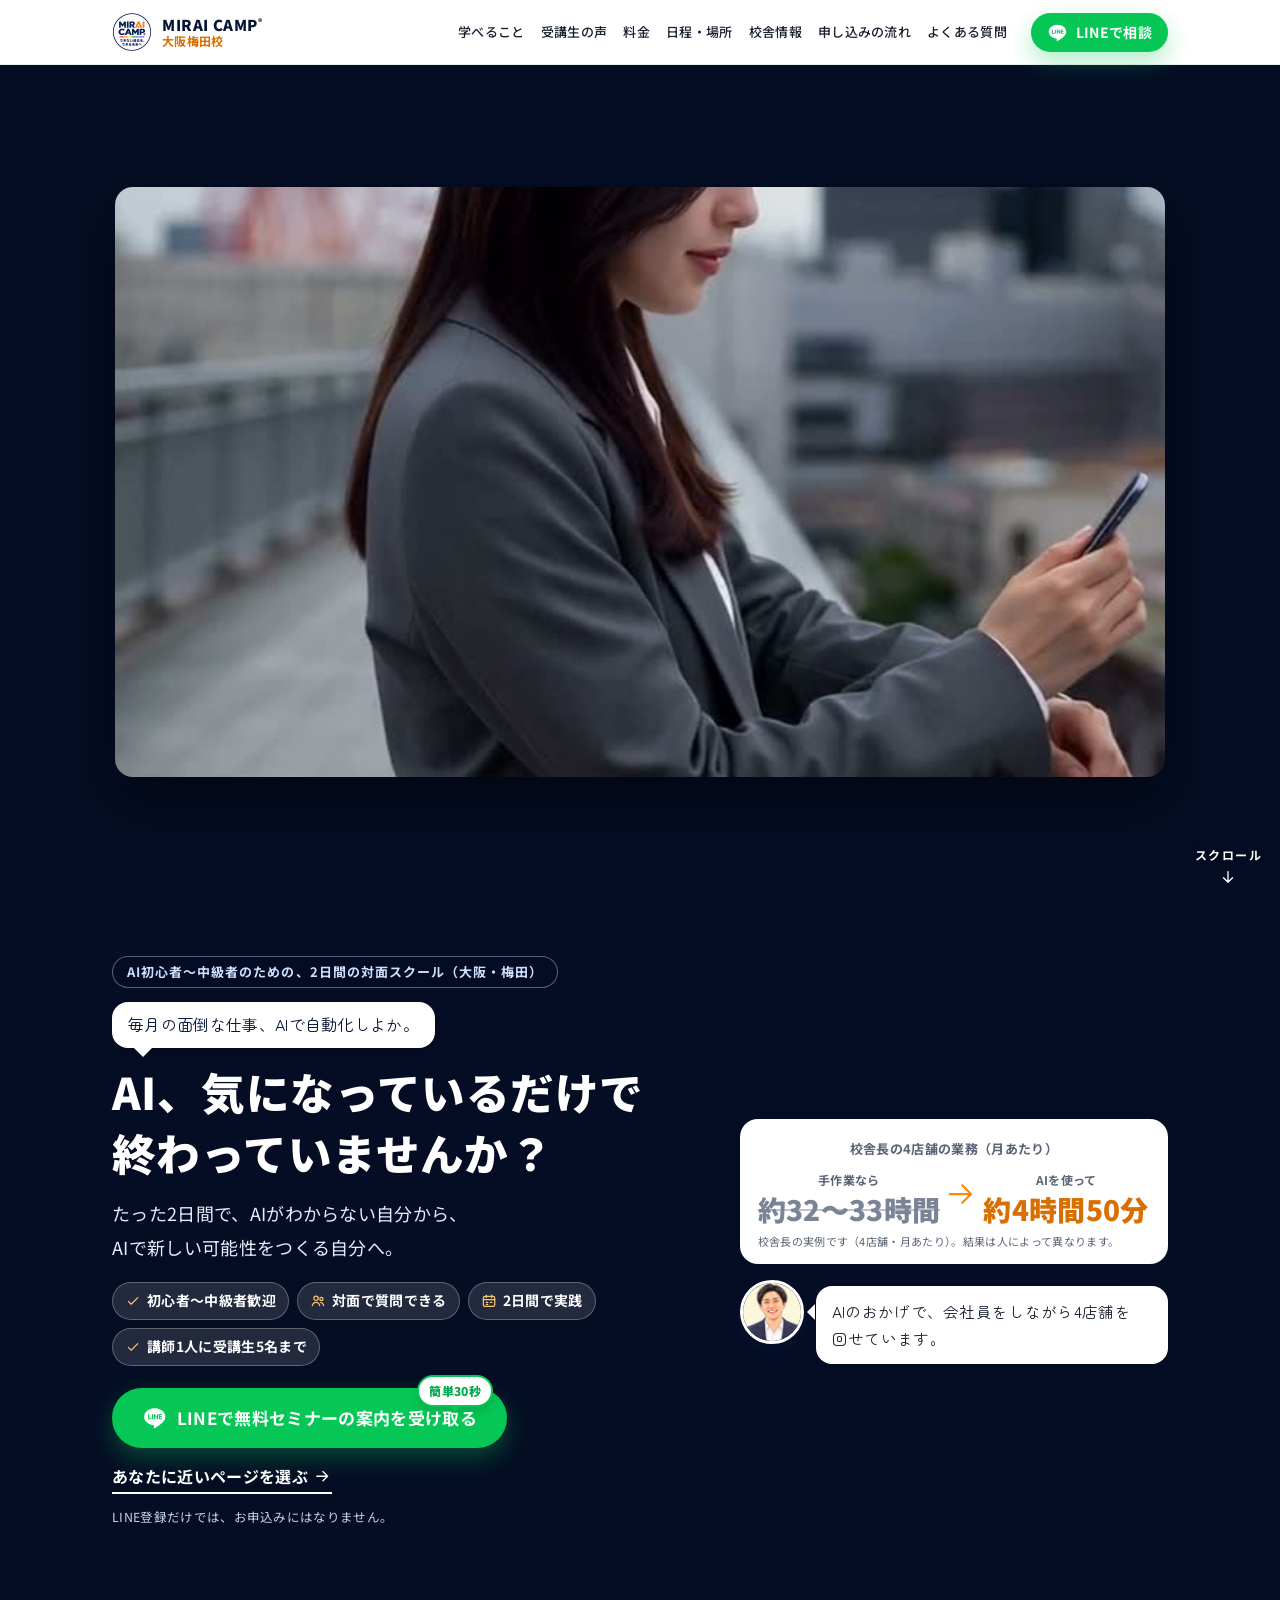
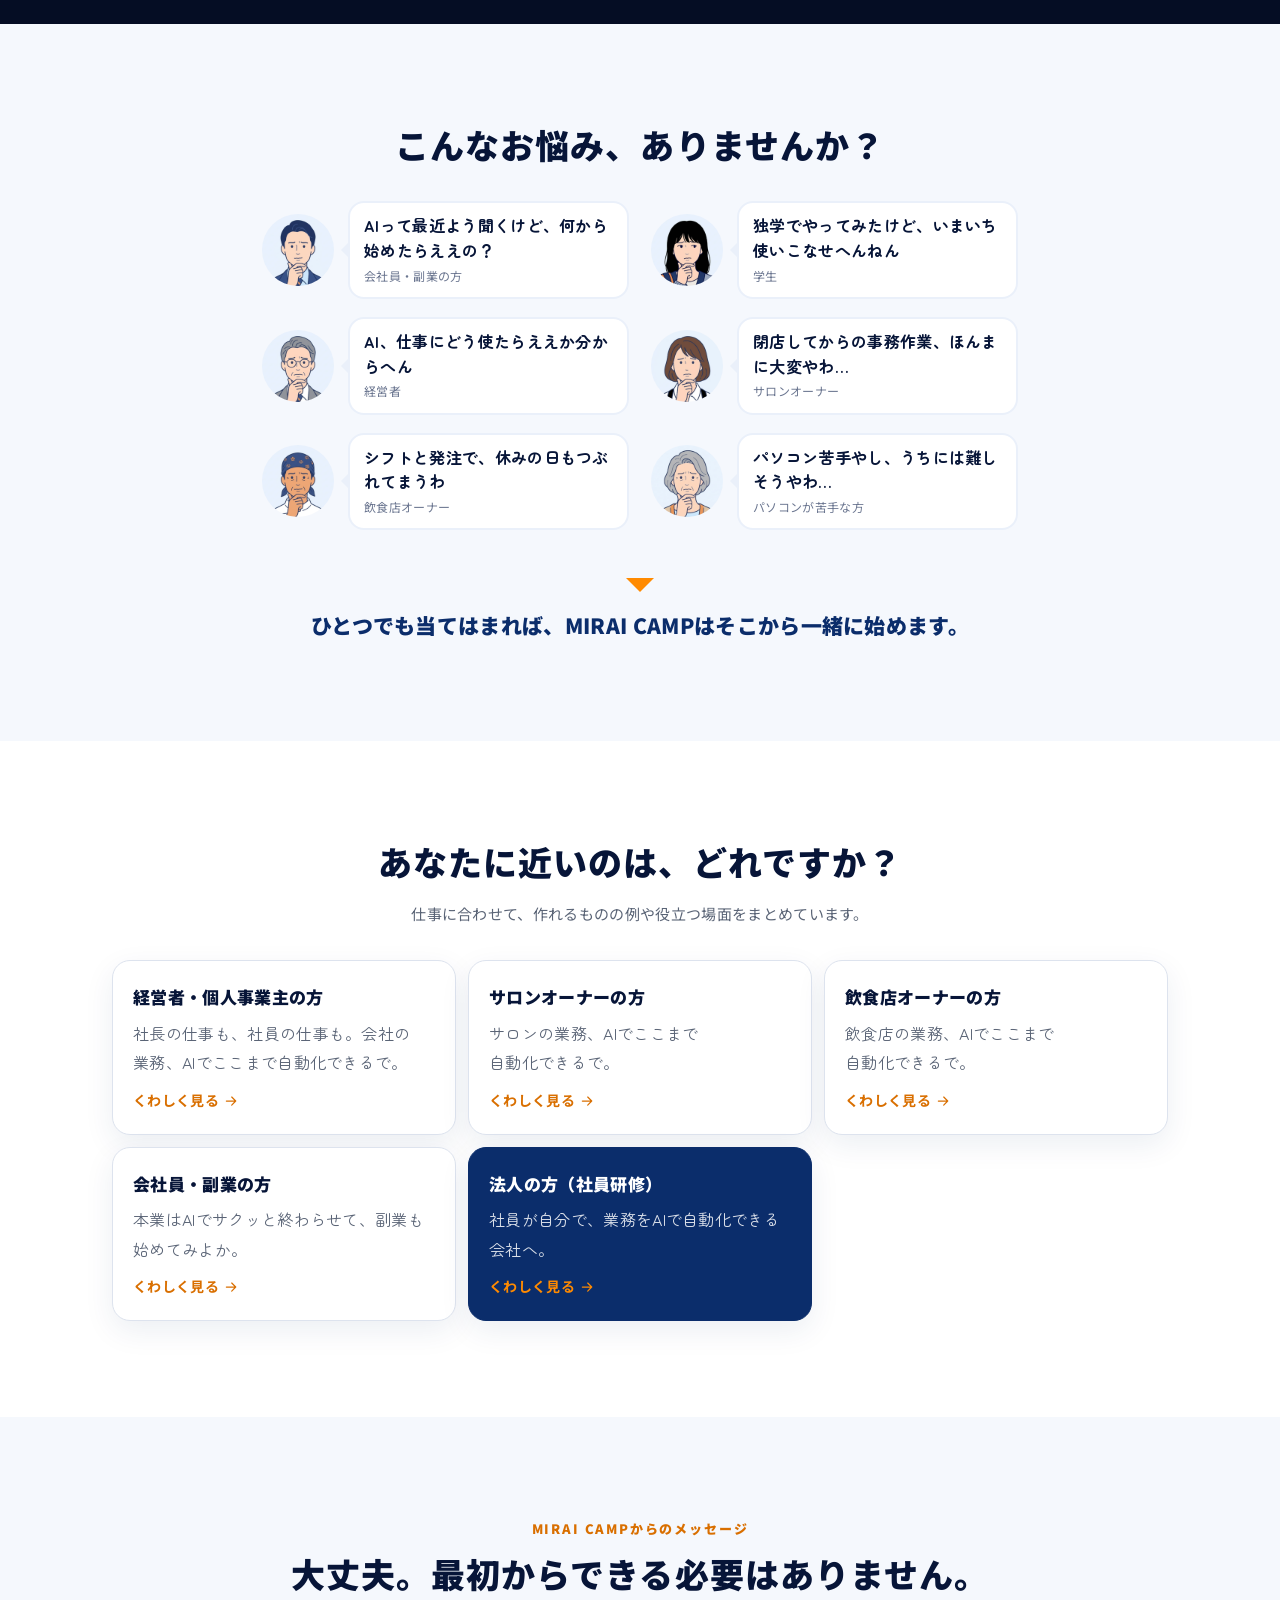
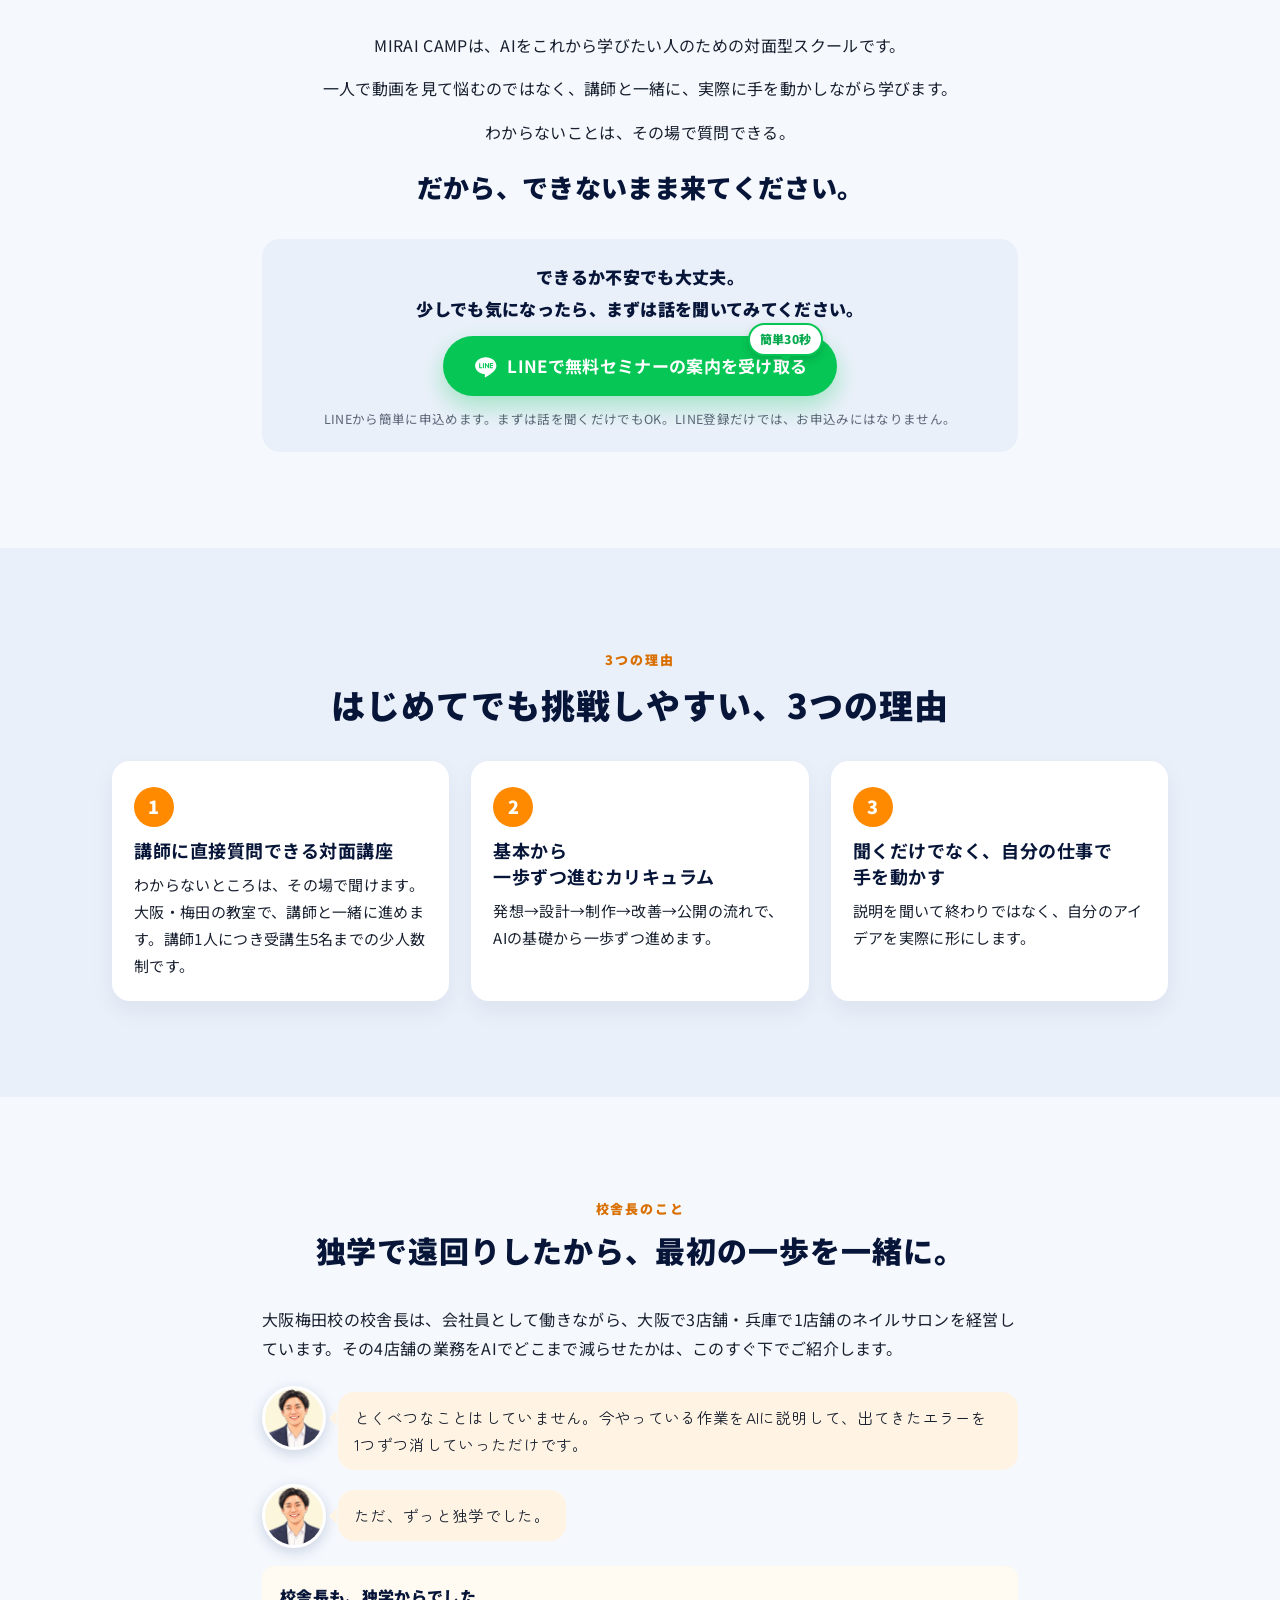
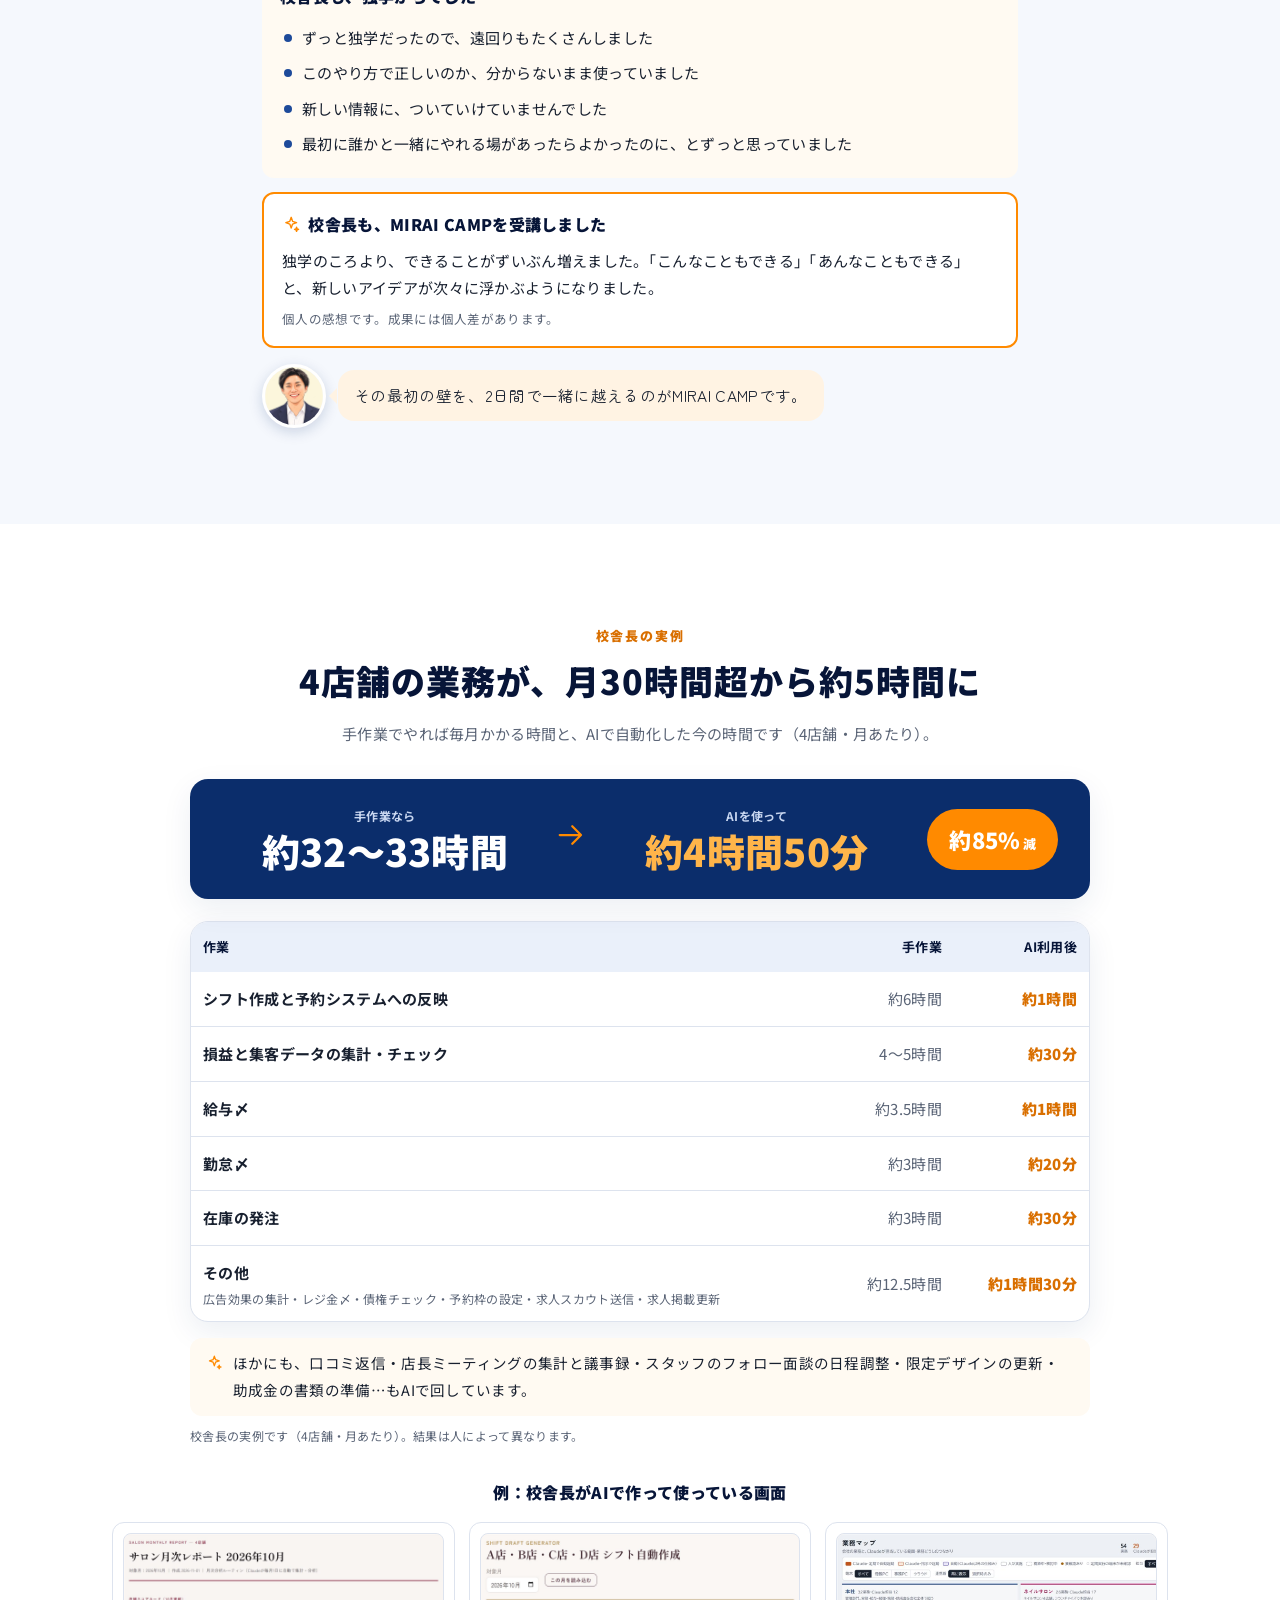
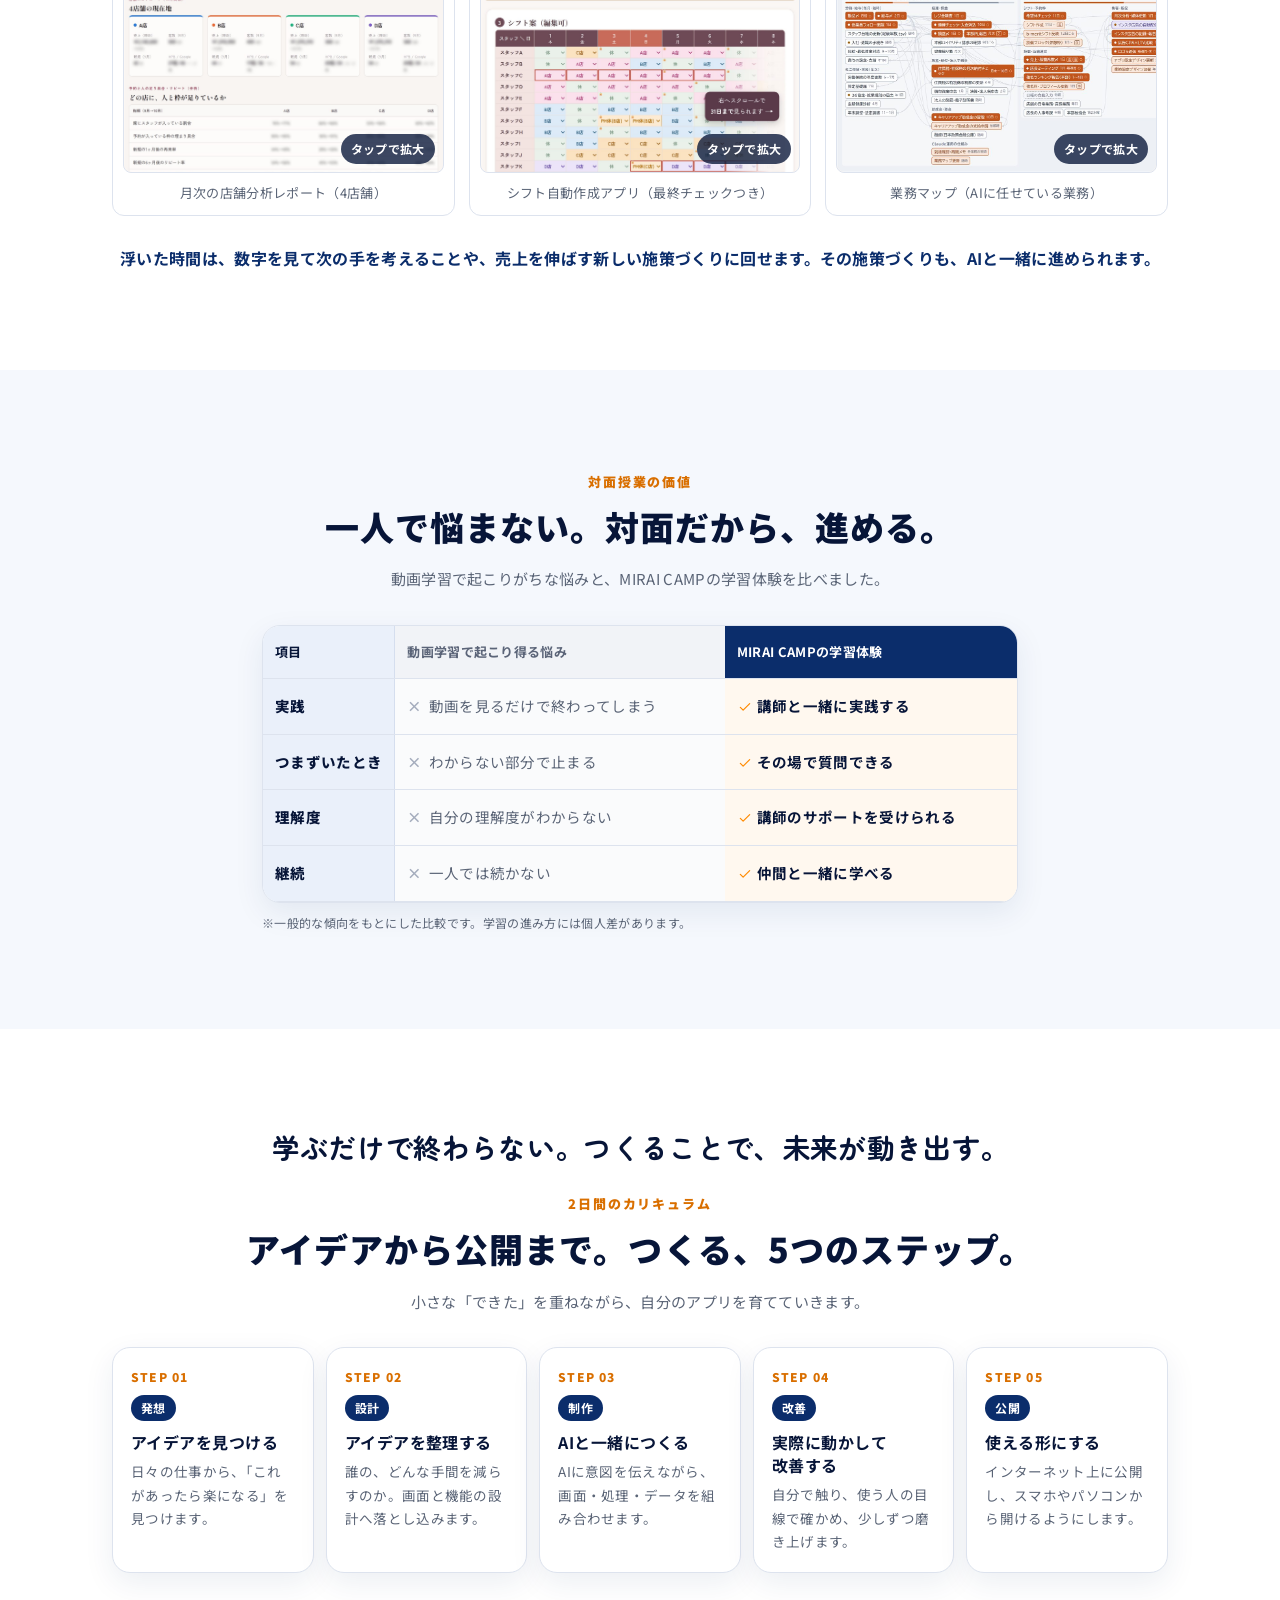
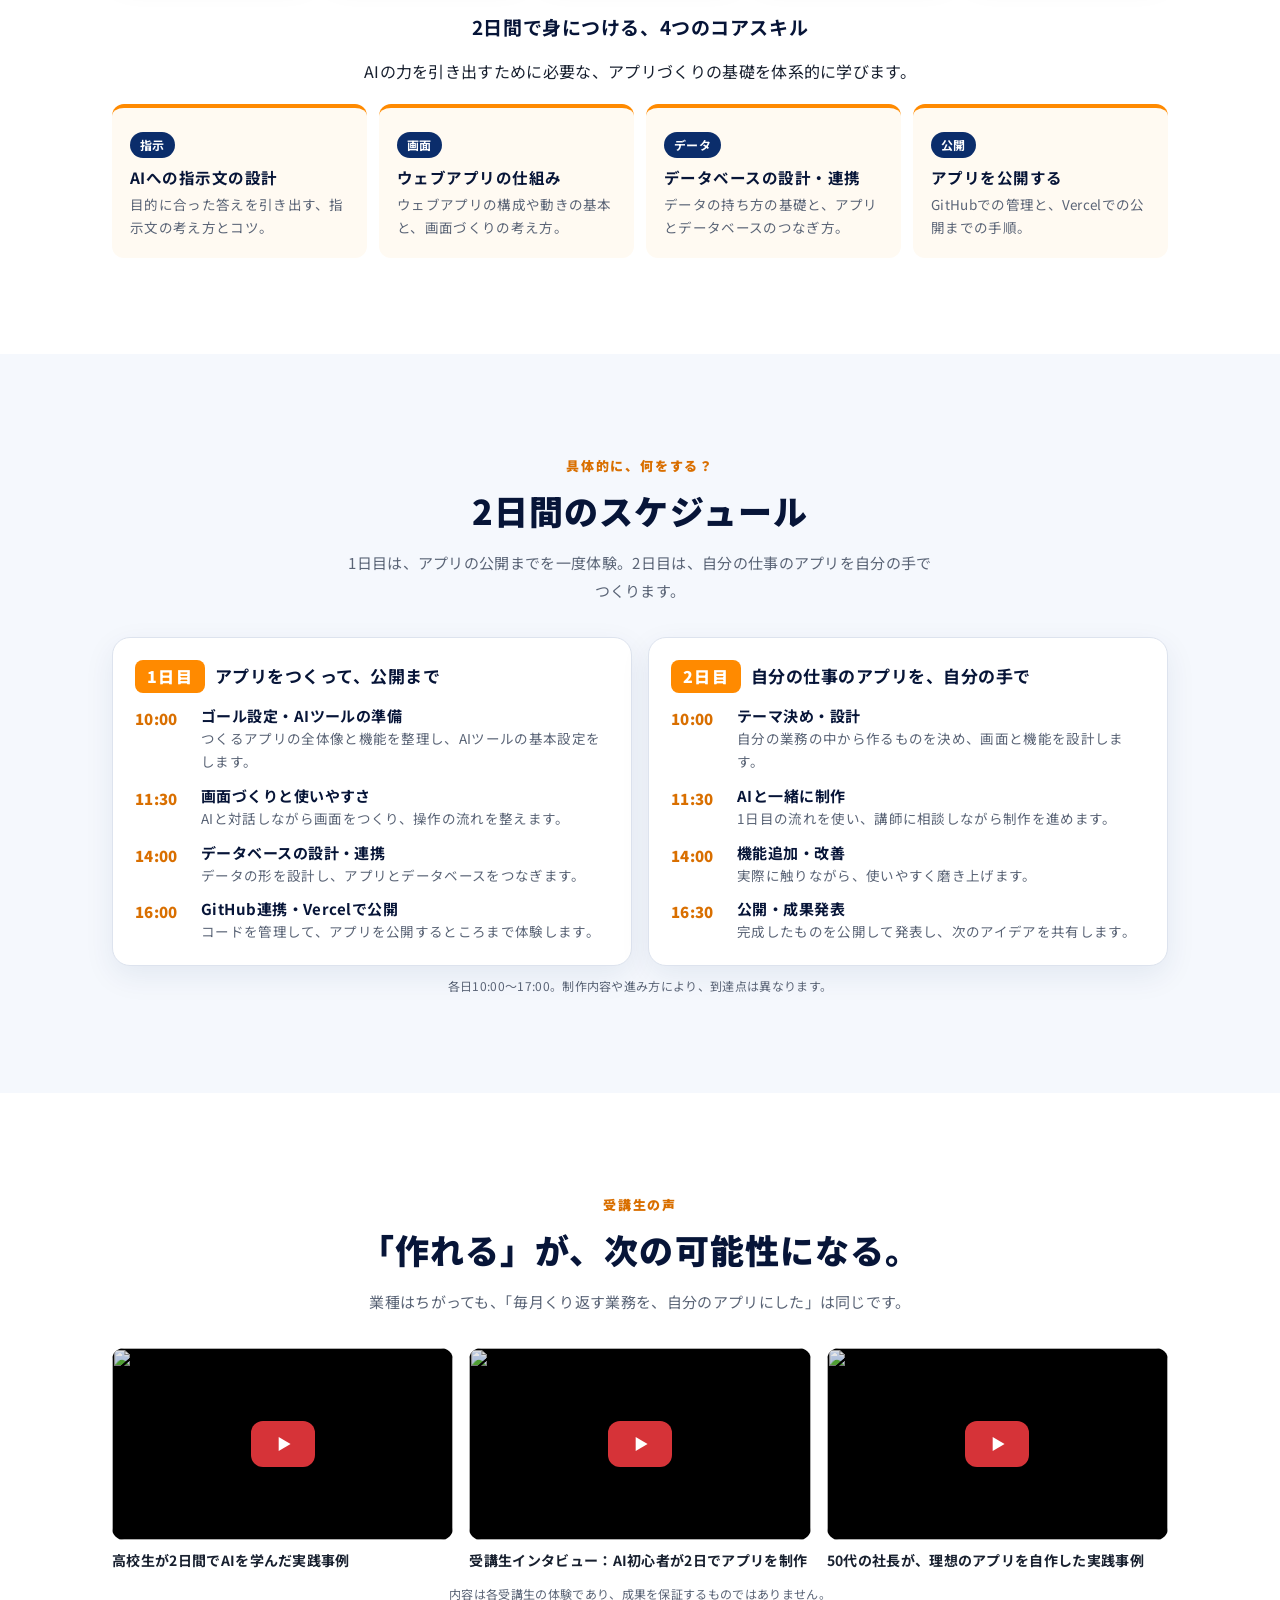
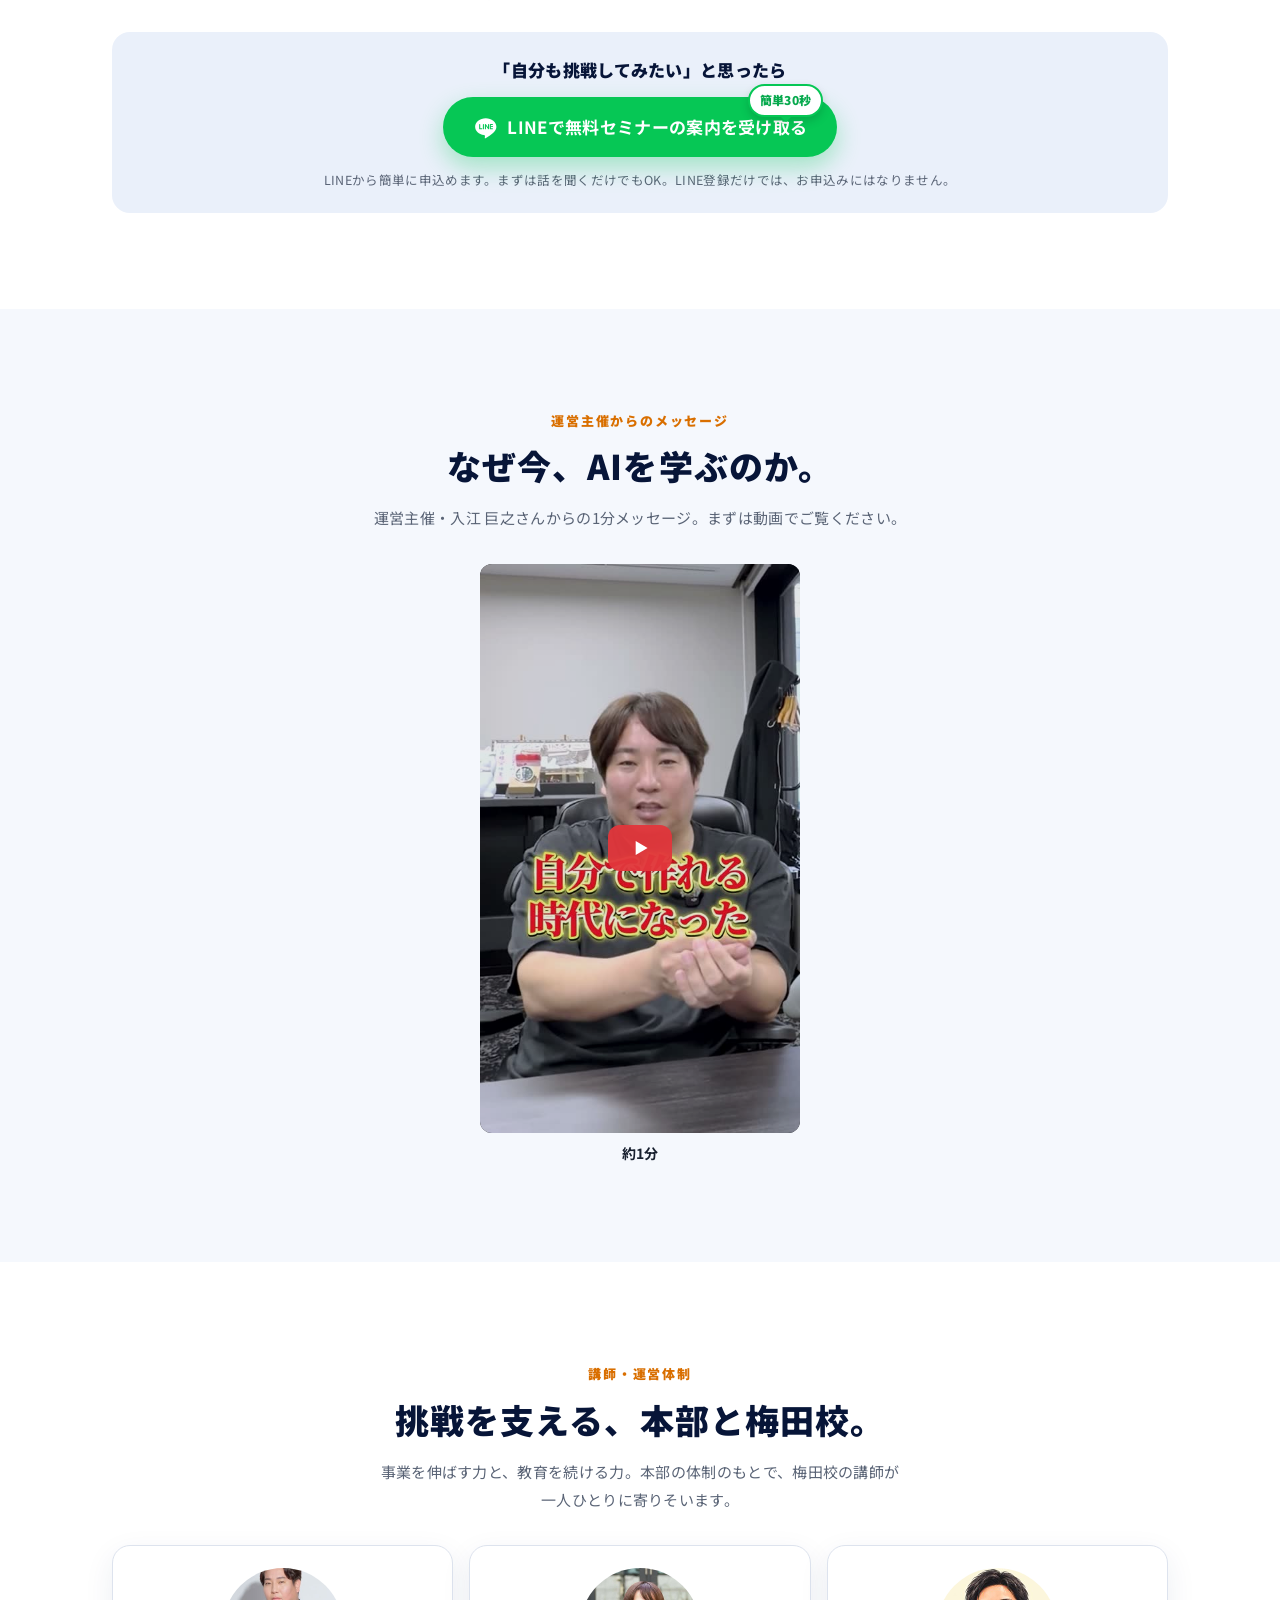
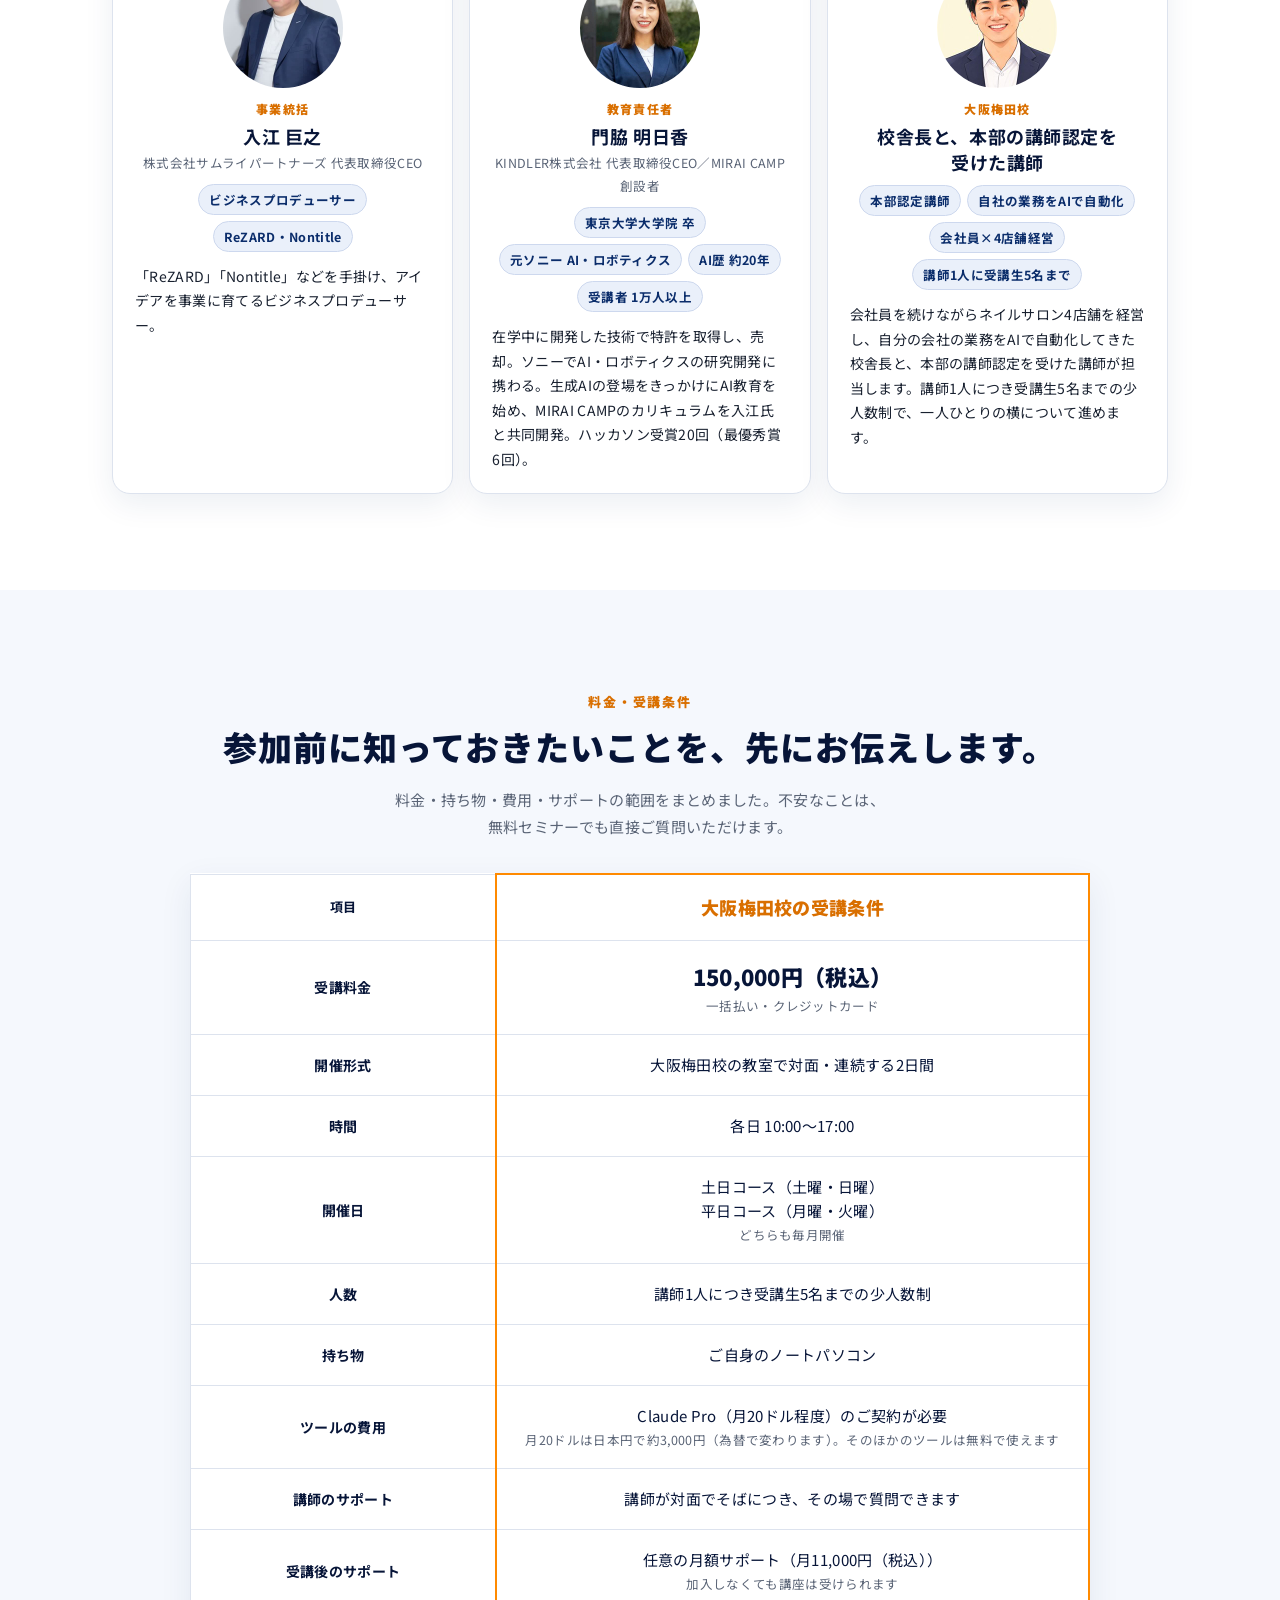
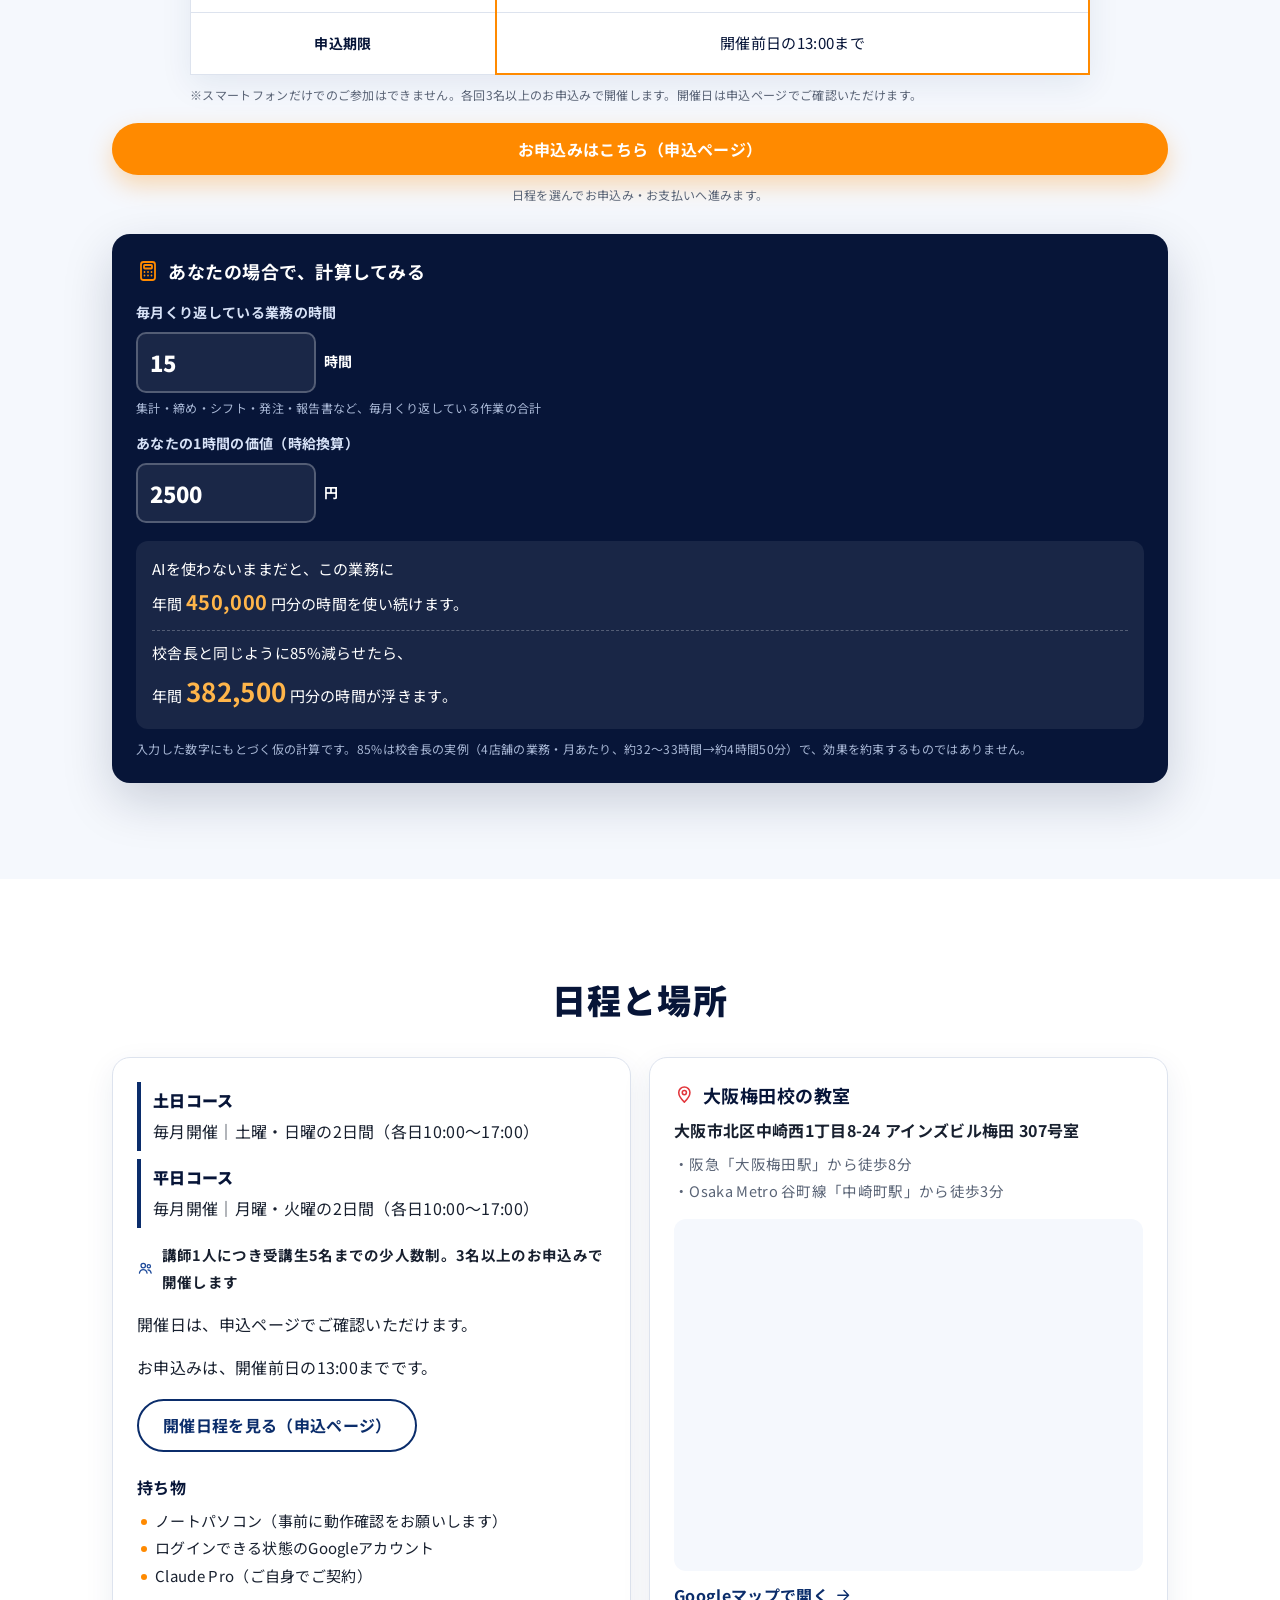
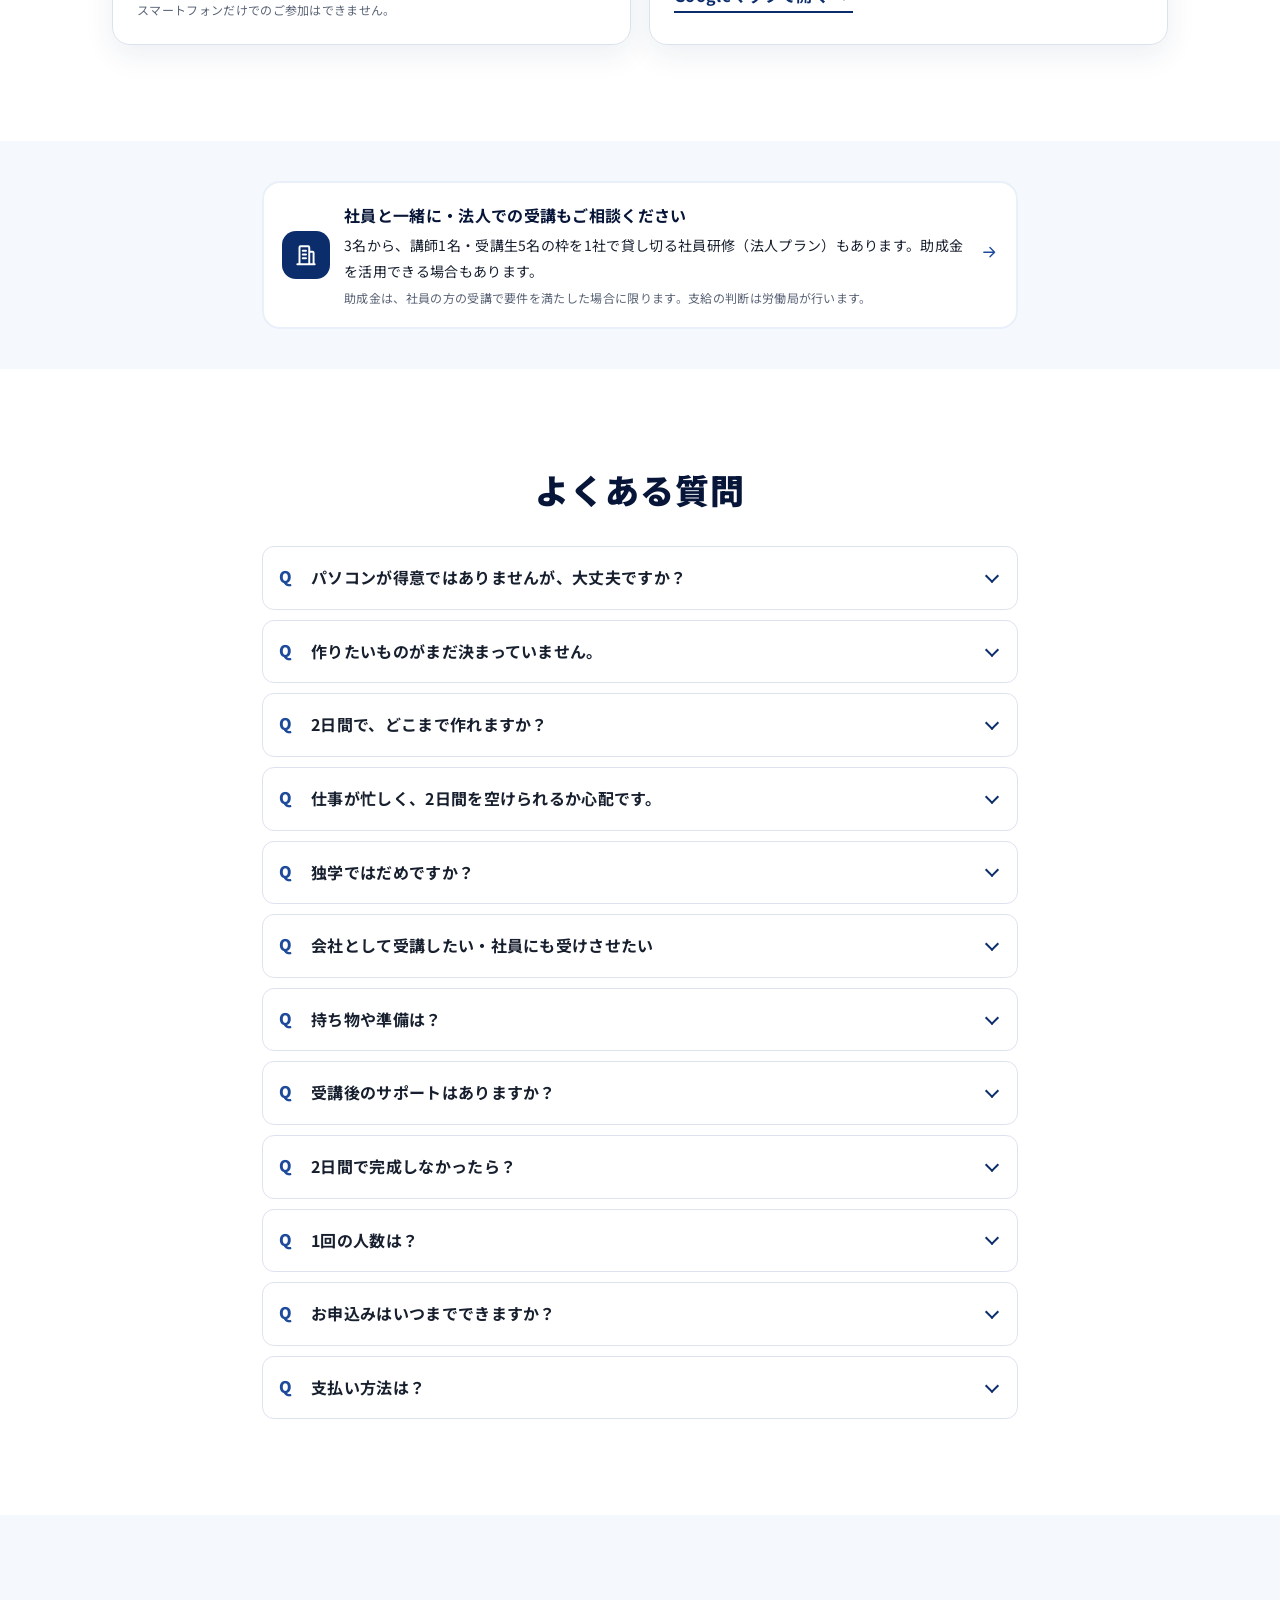
==== index.html @ dbcd1325 "確認用を更新（2026/11/15 22:17:42） Co-Authored-By: Claude Opus 5.5 <noreply@anthropic.com>" ====
<!doctype html>
<html lang="ja">
<head>
<meta charset="utf-8">
<meta name="viewport" content="width=device-width, initial-scale=1">
<title>大阪・梅田のAI講座｜2日間で、自分の仕事をAIで自動化｜MIRAI CAMP® 大阪梅田校</title>
<meta name="description" content="AIの基礎からアプリづくりまで、講師と対面で学ぶ2日間の講座。プログラミング未経験でも大丈夫です。大阪・梅田（中崎町）の教室で開催。">
<meta name="robots" content="noindex, nofollow">
<link rel="canonical" href="https://miraicamp-osaka-umeda.jp/">
<meta property="og:type" content="website">
<meta property="og:title" content="大阪・梅田のAI講座｜2日間で、自分の仕事をAIで自動化｜MIRAI CAMP® 大阪梅田校">
<meta property="og:description" content="AIの基礎からアプリづくりまで、講師と対面で学ぶ2日間の講座。プログラミング未経験でも大丈夫です。大阪・梅田（中崎町）の教室で開催。">
<meta property="og:site_name" content="MIRAI CAMP® 大阪梅田校">
<meta property="og:locale" content="ja_JP">
<meta property="og:url" content="https://miraicamp-osaka-umeda.jp/">
<meta property="og:image" content="https://miraicamp-osaka-umeda.jp/assets/img/og/og-top.jpg"><meta property="og:image:width" content="1200"><meta property="og:image:height" content="630"><meta name="twitter:card" content="summary_large_image">
<meta name="theme-color" content="#0b2d6b">
<link rel="icon" href="assets/img/favicon.svg" type="image/svg+xml">
<link rel="preconnect" href="https://fonts.googleapis.com">
<link rel="preconnect" href="https://fonts.gstatic.com" crossorigin>
<link href="https://fonts.googleapis.com/css2?family=Noto+Sans+JP:wght@400;500;700;900&family=Zen+Maru+Gothic:wght@700&display=swap" rel="stylesheet">
<link rel="stylesheet" href="assets/css/style.css?v=mwhv0hvh">


</head>
<body class="page-top">

<a class="skip" href="#main">本文へ</a>
<header class="site-header">
  <div class="container header-inner">
    <a class="brand" href="">
      <img src="assets/img/logo.png" alt="" width="40" height="40">
      <span class="brand-text"><span class="brand-name">MIRAI CAMP<sup>®</sup></span><span class="brand-school">大阪梅田校</span></span>
    </a>
    <button class="nav-toggle" type="button" aria-expanded="false" aria-controls="header-nav" data-nav-toggle><span></span><span></span><span></span><span class="sr-only">メニュー</span></button>
    <nav class="header-nav" id="header-nav" aria-label="ページ内" data-nav>
      <a href="#curriculum">学べること</a><a href="#voices">受講生の声</a><a href="#price">料金</a><a href="#schedule">日程・場所</a><a href="#team">校舎情報</a><a href="#flow">申し込みの流れ</a><a href="#faq">よくある質問</a>
    </nav>
    <div class="header-cta"><a class="btn btn-line btn-sm" href="https://lin.ee/Y9pbDgF" target="_blank" rel="noopener" data-track="line_click" data-where="header"><svg class="ico ico-line" viewBox="0 0 24 24" aria-hidden="true"><path fill="currentColor" d="M12 3C6.5 3 2 6.6 2 11c0 3.9 3.5 7.2 8.3 7.9.3.1.8.2.9.5.1.3.1.7 0 1l-.1.9c0 .3-.2 1 .9.5s5.9-3.5 8-6c1.4-1.6 2-3.2 2-4.8C22 6.6 17.5 3 12 3zM8.3 13.4H6.3a.5.5 0 01-.5-.5V9a.5.5 0 011 0v3.4h1.5a.5.5 0 010 1zm2-.5a.5.5 0 01-1 0V9a.5.5 0 011 0zm4.8 0a.5.5 0 01-.9.3l-2-2.8v2.5a.5.5 0 01-1 0V9a.5.5 0 01.9-.3l2 2.8V9a.5.5 0 011 0zm3.2-2.5a.5.5 0 010 1h-1.5v1h1.5a.5.5 0 010 1h-2a.5.5 0 01-.5-.5V9a.5.5 0 01.5-.5h2a.5.5 0 010 1h-1.5v1z"/></svg><span>LINEで相談</span></a></div>
  </div>
</header>
<main id="main">
<section class="hq-hero" id="top" data-hq-hero>
  <div class="hq-stage" aria-hidden="true">
    <video data-wide="assets/video/hero-top.mp4" data-tall="assets/video/hero-top-tall.mp4" poster="assets/video/hero-top-poster.jpg" data-poster-tall="assets/video/hero-top-tall-poster.jpg" autoplay muted loop playsinline preload="auto"></video>
    <div class="hq-shade" data-hq-shade></div>
    <p class="hq-scroll" data-hq-hint><span>スクロール</span><svg class="ico" viewBox="0 0 24 24" aria-hidden="true" fill="none" stroke="currentColor" stroke-width="1.8" stroke-linecap="round" stroke-linejoin="round"><path d="M5 12h14M13 6l6 6-6 6"/></svg></p>
  </div>
  <div class="hero hq-hero-body">
    <div class="container hero-grid">
      <div class="hero-text">
        <p class="kicker">AI初心者〜中級者のための、2日間の対面スクール（大阪・梅田）</p>
        <p class="catch"><span>毎月の面倒な仕事、AIで自動化しよか。</span></p>
        <h1>AI、気になっているだけで<br>終わっていませんか？</h1>
        <p class="sub">たった2日間で、AIがわからない自分から、<br class="pc-only">AIで新しい可能性をつくる自分へ。</p>
        <ul class="badges">
          <li><svg class="ico" viewBox="0 0 24 24" aria-hidden="true" fill="none" stroke="currentColor" stroke-width="1.8" stroke-linecap="round" stroke-linejoin="round"><path d="M5 12.5l4.2 4.2L19 7"/></svg>初心者〜中級者歓迎</li>
          <li><svg class="ico" viewBox="0 0 24 24" aria-hidden="true" fill="none" stroke="currentColor" stroke-width="1.8" stroke-linecap="round" stroke-linejoin="round"><circle cx="9" cy="8" r="3.2"/><path d="M3.5 19c.6-3.2 2.8-5 5.5-5s4.9 1.8 5.5 5"/><circle cx="17" cy="9" r="2.4"/><path d="M15.8 14.2c2.3.2 4 1.8 4.6 4.8"/></svg>対面で質問できる</li>
          <li><svg class="ico" viewBox="0 0 24 24" aria-hidden="true" fill="none" stroke="currentColor" stroke-width="1.8" stroke-linecap="round" stroke-linejoin="round"><rect x="3.5" y="5" width="17" height="15" rx="2.5"/><path d="M3.5 10h17M8 3v4M16 3v4"/><path d="M8 14h2M14 14h2M8 17h2"/></svg>2日間で実践</li>
          <li><svg class="ico" viewBox="0 0 24 24" aria-hidden="true" fill="none" stroke="currentColor" stroke-width="1.8" stroke-linecap="round" stroke-linejoin="round"><path d="M5 12.5l4.2 4.2L19 7"/></svg>講師1人に受講生5名まで</li>
        </ul>
        <div class="cta-row">
          <span class="quick-wrap"><span class="quick30">簡単30秒</span><a class="btn btn-line btn-lg" href="https://lin.ee/Y9pbDgF" target="_blank" rel="noopener" data-track="line_click" data-where="hero"><svg class="ico ico-line" viewBox="0 0 24 24" aria-hidden="true"><path fill="currentColor" d="M12 3C6.5 3 2 6.6 2 11c0 3.9 3.5 7.2 8.3 7.9.3.1.8.2.9.5.1.3.1.7 0 1l-.1.9c0 .3-.2 1 .9.5s5.9-3.5 8-6c1.4-1.6 2-3.2 2-4.8C22 6.6 17.5 3 12 3zM8.3 13.4H6.3a.5.5 0 01-.5-.5V9a.5.5 0 011 0v3.4h1.5a.5.5 0 010 1zm2-.5a.5.5 0 01-1 0V9a.5.5 0 011 0zm4.8 0a.5.5 0 01-.9.3l-2-2.8v2.5a.5.5 0 01-1 0V9a.5.5 0 01.9-.3l2 2.8V9a.5.5 0 011 0zm3.2-2.5a.5.5 0 010 1h-1.5v1h1.5a.5.5 0 010 1h-2a.5.5 0 01-.5-.5V9a.5.5 0 01.5-.5h2a.5.5 0 010 1h-1.5v1z"/></svg><span>LINEで無料セミナーの案内を受け取る</span></a></span>
          
          <a class="text-link" href="#choose">あなたに近いページを選ぶ <svg class="ico" viewBox="0 0 24 24" aria-hidden="true" fill="none" stroke="currentColor" stroke-width="1.8" stroke-linecap="round" stroke-linejoin="round"><path d="M5 12h14M13 6l6 6-6 6"/></svg></a>
        </div>
        <p class="cta-note">LINE登録だけでは、お申込みにはなりません。</p>
      </div>
      <div class="hero-visual">
        <div class="result-card">
          <p class="rc-label">校舎長の4店舗の業務（月あたり）</p>
          <div class="rc-row">
            <div class="rc-before"><span>手作業なら</span><strong>約32〜33時間</strong></div>
            <div class="rc-arrow" aria-hidden="true"><svg class="ico" viewBox="0 0 24 24" aria-hidden="true" fill="none" stroke="currentColor" stroke-width="1.8" stroke-linecap="round" stroke-linejoin="round"><path d="M3 12h16M13 5l7 7-7 7"/></svg></div>
            <div class="rc-after"><span>AIを使って</span><strong>約4時間50分</strong></div>
          </div>
          <p class="rc-note">校舎長の実例です（4店舗・月あたり）。結果は人によって異なります。</p>
        </div>
        <div class="talk talk-left">
  <img class="talk-avatar" src="assets/img/rep.jpg" alt="大阪梅田校の校舎長（イラスト）" width="72" height="72" loading="lazy">
  <p class="bubble">AIのおかげで、会社員をしながら4店舗を回せています。</p>
</div>
      </div>
    </div>
  </div>
</section>
<section class="sec sec-pains" id="pains">
  <div class="container narrow">
    <div class="sec-head">
  
  <h2>こんなお悩み、ありませんか？</h2>
  
</div>
    <ul class="pain-people"><li><span class="pp-face"><img src="assets/img/pain/office.png" alt="" width="96" height="96" loading="lazy"></span><div class="pp-body"><p class="pp-line">AIって最近よう聞くけど、何から始めたらええの？</p><p class="pp-who">会社員・副業の方</p></div></li><li><span class="pp-face"><img src="assets/img/pain/student.png" alt="" width="96" height="96" loading="lazy"></span><div class="pp-body"><p class="pp-line">独学でやってみたけど、いまいち使いこなせへんねん</p><p class="pp-who">学生</p></div></li><li><span class="pp-face"><img src="assets/img/pain/owner.png" alt="" width="96" height="96" loading="lazy"></span><div class="pp-body"><p class="pp-line">AI、仕事にどう使たらええか分からへん</p><p class="pp-who">経営者</p></div></li><li><span class="pp-face"><img src="assets/img/pain/salon.png" alt="" width="96" height="96" loading="lazy"></span><div class="pp-body"><p class="pp-line">閉店してからの事務作業、ほんまに大変やわ…</p><p class="pp-who">サロンオーナー</p></div></li><li><span class="pp-face"><img src="assets/img/pain/restaurant.png" alt="" width="96" height="96" loading="lazy"></span><div class="pp-body"><p class="pp-line">シフトと発注で、休みの日もつぶれてまうわ</p><p class="pp-who">飲食店オーナー</p></div></li><li><span class="pp-face"><img src="assets/img/pain/senior.png" alt="" width="96" height="96" loading="lazy"></span><div class="pp-body"><p class="pp-line">パソコン苦手やし、うちには難しそうやわ…</p><p class="pp-who">パソコンが苦手な方</p></div></li></ul>
    <ul class="pain-list" hidden>
      
    </ul>
    <p class="pain-answer">ひとつでも当てはまれば、MIRAI CAMPはそこから一緒に始めます。</p>
  </div>
</section>
<section class="sec sec-choose" id="choose">
  <div class="container">
    <div class="sec-head">
  
  <h2>あなたに近いのは、どれですか？</h2>
  <p class="lead">仕事に合わせて、作れるものの例や役立つ場面をまとめています。</p>
</div>
    <ul class="choose-grid">
      <li><a class="choose-card" href="owner/"><span class="cc-label">経営者・個人事業主の方</span><span class="cc-catch">社長の仕事も、社員の仕事も。会社の業務、AIでここまで自動化できるで。</span><span class="cc-go">くわしく見る <svg class="ico" viewBox="0 0 24 24" aria-hidden="true" fill="none" stroke="currentColor" stroke-width="1.8" stroke-linecap="round" stroke-linejoin="round"><path d="M5 12h14M13 6l6 6-6 6"/></svg></span></a></li>
      <li><a class="choose-card" href="salon/"><span class="cc-label">サロンオーナーの方</span><span class="cc-catch">サロンの業務、AIでここまで自動化できるで。</span><span class="cc-go">くわしく見る <svg class="ico" viewBox="0 0 24 24" aria-hidden="true" fill="none" stroke="currentColor" stroke-width="1.8" stroke-linecap="round" stroke-linejoin="round"><path d="M5 12h14M13 6l6 6-6 6"/></svg></span></a></li>
      <li><a class="choose-card" href="restaurant/"><span class="cc-label">飲食店オーナーの方</span><span class="cc-catch">飲食店の業務、AIでここまで自動化できるで。</span><span class="cc-go">くわしく見る <svg class="ico" viewBox="0 0 24 24" aria-hidden="true" fill="none" stroke="currentColor" stroke-width="1.8" stroke-linecap="round" stroke-linejoin="round"><path d="M5 12h14M13 6l6 6-6 6"/></svg></span></a></li>
      <li><a class="choose-card" href="office/"><span class="cc-label">会社員・副業の方</span><span class="cc-catch">本業はAIでサクッと終わらせて、副業も始めてみよか。</span><span class="cc-go">くわしく見る <svg class="ico" viewBox="0 0 24 24" aria-hidden="true" fill="none" stroke="currentColor" stroke-width="1.8" stroke-linecap="round" stroke-linejoin="round"><path d="M5 12h14M13 6l6 6-6 6"/></svg></span></a></li>
      <li><a class="choose-card cc-corp" href="corporate/"><span class="cc-label">法人の方（社員研修）</span><span class="cc-catch">社員が自分で、業務をAIで自動化できる会社へ。</span><span class="cc-go">くわしく見る <svg class="ico" viewBox="0 0 24 24" aria-hidden="true" fill="none" stroke="currentColor" stroke-width="1.8" stroke-linecap="round" stroke-linejoin="round"><path d="M5 12h14M13 6l6 6-6 6"/></svg></span></a></li>
    </ul>
  </div>
</section>
<section class="sec hq-reassure" id="message">
  <div class="container narrow center">
    <div class="sec-head">
  <p class="eyebrow">MIRAI CAMPからのメッセージ</p>
  <h2>大丈夫。最初からできる必要はありません。</h2>
  
</div>
    <p class="body">MIRAI CAMPは、AIをこれから学びたい人のための対面型スクールです。</p>
    <p class="body">一人で動画を見て悩むのではなく、講師と一緒に、実際に手を動かしながら学びます。</p>
    <p class="body">わからないことは、その場で質問できる。</p>
    <p class="hq-strong">だから、<br class="sp-only">できないまま来てください。</p>
    <div class="hq-cta">
    <p class="hq-cta-lead">できるか不安でも大丈夫。<br>少しでも気になったら、<br class="sp-only">まずは話を聞いてみてください。</p>
    <span class="quick-wrap"><span class="quick30">簡単30秒</span><a class="btn btn-line btn-lg" href="https://lin.ee/Y9pbDgF" target="_blank" rel="noopener" data-track="line_click" data-where="message"><svg class="ico ico-line" viewBox="0 0 24 24" aria-hidden="true"><path fill="currentColor" d="M12 3C6.5 3 2 6.6 2 11c0 3.9 3.5 7.2 8.3 7.9.3.1.8.2.9.5.1.3.1.7 0 1l-.1.9c0 .3-.2 1 .9.5s5.9-3.5 8-6c1.4-1.6 2-3.2 2-4.8C22 6.6 17.5 3 12 3zM8.3 13.4H6.3a.5.5 0 01-.5-.5V9a.5.5 0 011 0v3.4h1.5a.5.5 0 010 1zm2-.5a.5.5 0 01-1 0V9a.5.5 0 011 0zm4.8 0a.5.5 0 01-.9.3l-2-2.8v2.5a.5.5 0 01-1 0V9a.5.5 0 01.9-.3l2 2.8V9a.5.5 0 011 0zm3.2-2.5a.5.5 0 010 1h-1.5v1h1.5a.5.5 0 010 1h-2a.5.5 0 01-.5-.5V9a.5.5 0 01.5-.5h2a.5.5 0 010 1h-1.5v1z"/></svg><span>LINEで無料セミナーの案内を受け取る</span></a></span>
    <p class="cta-note">LINEから簡単に申込めます。まずは話を聞くだけでもOK。LINE登録だけでは、お申込みにはなりません。</p>
  </div>
  </div>
</section>
<section class="sec hq-reasons" id="reasons">
  <div class="container">
    <div class="sec-head">
  <p class="eyebrow">3つの理由</p>
  <h2>はじめてでも挑戦しやすい、<br class="sp-only">3つの理由</h2>
  
</div>
    <ol class="reason-list"><li><span class="reason-no">1</span><h3>講師に直接質問できる対面講座</h3><p>わからないところは、その場で聞けます。大阪・梅田の教室で、講師と一緒に進めます。講師1人につき受講生5名までの少人数制です。</p></li><li><span class="reason-no">2</span><h3>基本から一歩ずつ進むカリキュラム</h3><p>発想→設計→制作→改善→公開の流れで、AIの基礎から一歩ずつ進めます。</p></li><li><span class="reason-no">3</span><h3>聞くだけでなく、自分の仕事で手を動かす</h3><p>説明を聞いて終わりではなく、自分のアイデアを実際に形にします。</p></li></ol>
  </div>
</section>
<section class="sec sec-story" id="story">
  <div class="container narrow">
    <div class="sec-head">
  <p class="eyebrow">校舎長のこと</p>
  <h2>独学で遠回りしたから、<br class="sp-only">最初の一歩を一緒に。</h2>
  
</div>
    <p class="body">大阪梅田校の校舎長は、会社員として働きながら、大阪で3店舗・兵庫で1店舗のネイルサロンを経営しています。その4店舗の業務をAIでどこまで減らせたかは、このすぐ下でご紹介します。</p>
    
    <div class="talks">
      <div class="talk talk-left">
  <img class="talk-avatar" src="assets/img/rep.jpg" alt="大阪梅田校の校舎長（イラスト）" width="72" height="72" loading="lazy">
  <p class="bubble">とくべつなことはしていません。今やっている作業をAIに説明して、出てきたエラーを1つずつ消していっただけです。</p>
</div>
      <div class="talk talk-left">
  <img class="talk-avatar" src="assets/img/rep.jpg" alt="大阪梅田校の校舎長（イラスト）" width="72" height="72" loading="lazy">
  <p class="bubble">ただ、ずっと独学でした。</p>
</div>
    </div>
    <div class="self-study"><p class="ss-title">校舎長も、独学からでした</p><ul><li>ずっと独学だったので、遠回りもたくさんしました</li><li>このやり方で正しいのか、分からないまま使っていました</li><li>新しい情報に、ついていけていませんでした</li><li>最初に誰かと一緒にやれる場があったらよかったのに、とずっと思っていました</li></ul></div>
    <div class="took"><p class="took-title"><svg class="ico" viewBox="0 0 24 24" aria-hidden="true" fill="none" stroke="currentColor" stroke-width="1.8" stroke-linecap="round" stroke-linejoin="round"><path d="M12 3l1.8 5.2L19 10l-5.2 1.8L12 17l-1.8-5.2L5 10l5.2-1.8z"/><path d="M19 16l.7 2 2 .7-2 .7-.7 2-.7-2-2-.7 2-.7z"/></svg><span>校舎長も、MIRAI CAMPを受講しました</span></p><p class="took-text">独学のころより、できることがずいぶん増えました。「こんなこともできる」「あんなこともできる」と、新しいアイデアが次々に浮かぶようになりました。</p><p class="took-note">個人の感想です。成果には個人差があります。</p></div>
    <div class="talks">
      <div class="talk talk-left">
  <img class="talk-avatar" src="assets/img/rep.jpg" alt="大阪梅田校の校舎長（イラスト）" width="72" height="72" loading="lazy">
  <p class="bubble">その最初の壁を、2日間で一緒に越えるのがMIRAI CAMPです。</p>
</div>
    </div>
  </div>
</section>
<section class="sec sec-case" id="case">
  <div class="container">
    <div class="sec-head">
  <p class="eyebrow">校舎長の実例</p>
  <h2>4店舗の業務が、<br class="sp-only">月30時間超から約5時間に</h2>
  <p class="lead">手作業でやれば毎月かかる時間と、AIで自動化した今の時間です（4店舗・月あたり）。</p>
</div>
    <div class="total-band">
      <div><span class="tb-label">手作業なら</span><span class="tb-num">約32〜33時間</span></div>
      <div class="tb-arrow" aria-hidden="true"><svg class="ico" viewBox="0 0 24 24" aria-hidden="true" fill="none" stroke="currentColor" stroke-width="1.8" stroke-linecap="round" stroke-linejoin="round"><path d="M3 12h16M13 5l7 7-7 7"/></svg></div>
      <div><span class="tb-label">AIを使って</span><span class="tb-num tb-after">約4時間50分</span></div>
      <div class="tb-rate">約85%<small>減</small></div>
    </div>
    <div class="table-wrap">
      <table class="case-table">
        <thead><tr><th scope="col">作業</th><th scope="col">手作業</th><th scope="col">AI利用後</th></tr></thead>
        <tbody>
          <tr><th scope="row">シフト作成と予約システムへの反映</th><td>約6時間</td><td class="after">約1時間</td></tr>
          <tr><th scope="row">損益と集客データの集計・チェック</th><td>4〜5時間</td><td class="after">約30分</td></tr>
          <tr><th scope="row">給与〆</th><td>約3.5時間</td><td class="after">約1時間</td></tr>
          <tr><th scope="row">勤怠〆</th><td>約3時間</td><td class="after">約20分</td></tr>
          <tr><th scope="row">在庫の発注</th><td>約3時間</td><td class="after">約30分</td></tr>
          <tr class="other"><th scope="row">その他<small>広告効果の集計・レジ金〆・債権チェック・予約枠の設定・求人スカウト送信・求人掲載更新</small></th><td>約12.5時間</td><td class="after">約1時間30分</td></tr>
        </tbody>
      </table>
    </div>
    <p class="name-only"><svg class="ico" viewBox="0 0 24 24" aria-hidden="true" fill="none" stroke="currentColor" stroke-width="1.8" stroke-linecap="round" stroke-linejoin="round"><path d="M12 3l1.8 5.2L19 10l-5.2 1.8L12 17l-1.8-5.2L5 10l5.2-1.8z"/><path d="M19 16l.7 2 2 .7-2 .7-.7 2-.7-2-2-.7 2-.7z"/></svg><span>ほかにも、口コミ返信・店長ミーティングの集計と議事録・スタッフのフォロー面談の日程調整・限定デザインの更新・助成金の書類の準備…もAIで回しています。</span></p>
    <p class="fine">校舎長の実例です（4店舗・月あたり）。結果は人によって異なります。</p>
    <div class="screens"><p class="screens-title">例：校舎長がAIで作って使っている画面</p><div class="screen-grid"><figure class="screen"><a class="screen-thumb" href="assets/img/screens/screen-monthly.jpg" target="_blank" rel="noopener" data-track="screen_open" data-where="case"><img src="assets/img/screens/screen-monthly.jpg" alt="月次の店舗分析レポート（4店舗）" loading="lazy"><span class="screen-zoom">タップで拡大</span></a><figcaption>月次の店舗分析レポート（4店舗）</figcaption></figure><figure class="screen"><a class="screen-thumb" href="assets/img/screens/screen-shift.jpg" target="_blank" rel="noopener" data-track="screen_open" data-where="case"><img src="assets/img/screens/screen-shift.jpg" alt="シフト自動作成アプリ（最終チェックつき）" loading="lazy"><span class="screen-zoom">タップで拡大</span></a><figcaption>シフト自動作成アプリ（最終チェックつき）</figcaption></figure><figure class="screen"><a class="screen-thumb" href="assets/img/screens/screen-map.jpg" target="_blank" rel="noopener" data-track="screen_open" data-where="case"><img src="assets/img/screens/screen-map.jpg" alt="業務マップ（AIに任せている業務）" loading="lazy"><span class="screen-zoom">タップで拡大</span></a><figcaption>業務マップ（AIに任せている業務）</figcaption></figure></div></div>
    <p class="after-case">浮いた時間は、数字を見て次の手を考えることや、売上を伸ばす新しい施策づくりに回せます。その施策づくりも、AIと一緒に進められます。</p>
  </div>
</section>
<section class="sec hq-compare" id="compare">
  <div class="container narrow">
    <div class="sec-head">
  <p class="eyebrow">対面授業の価値</p>
  <h2>一人で悩まない。<br class="sp-only">対面だから、進める。</h2>
  <p class="lead">動画学習で起こりがちな悩みと、MIRAI CAMPの学習体験を比べました。</p>
</div>
    <div class="table-wrap"><table class="cmp-table">
      <thead><tr><th scope="col">項目</th><th scope="col">動画学習で起こり得る悩み</th><th scope="col" class="ours">MIRAI CAMPの学習体験</th></tr></thead>
      <tbody><tr><th scope="row">実践</th><td>動画を見るだけで終わってしまう</td><td class="ours"><svg class="ico" viewBox="0 0 24 24" aria-hidden="true" fill="none" stroke="currentColor" stroke-width="1.8" stroke-linecap="round" stroke-linejoin="round"><path d="M5 12.5l4.2 4.2L19 7"/></svg>講師と一緒に実践する</td></tr><tr><th scope="row">つまずいたとき</th><td>わからない部分で止まる</td><td class="ours"><svg class="ico" viewBox="0 0 24 24" aria-hidden="true" fill="none" stroke="currentColor" stroke-width="1.8" stroke-linecap="round" stroke-linejoin="round"><path d="M5 12.5l4.2 4.2L19 7"/></svg>その場で質問できる</td></tr><tr><th scope="row">理解度</th><td>自分の理解度がわからない</td><td class="ours"><svg class="ico" viewBox="0 0 24 24" aria-hidden="true" fill="none" stroke="currentColor" stroke-width="1.8" stroke-linecap="round" stroke-linejoin="round"><path d="M5 12.5l4.2 4.2L19 7"/></svg>講師のサポートを受けられる</td></tr><tr><th scope="row">継続</th><td>一人では続かない</td><td class="ours"><svg class="ico" viewBox="0 0 24 24" aria-hidden="true" fill="none" stroke="currentColor" stroke-width="1.8" stroke-linecap="round" stroke-linejoin="round"><path d="M5 12.5l4.2 4.2L19 7"/></svg>仲間と一緒に学べる</td></tr></tbody>
    </table></div>
    <p class="fine">※一般的な傾向をもとにした比較です。学習の進み方には個人差があります。</p>
  </div>
</section>
<section class="sec hq-curr" id="curriculum">
  <div class="container">
    <p class="curr-motto">学ぶだけで終わらない。<br class="sp-only">つくることで、未来が動き出す。</p>
    <div class="sec-head">
  <p class="eyebrow">2日間のカリキュラム</p>
  <h2>アイデアから公開まで。<br class="sp-only">つくる、5つのステップ。</h2>
  <p class="lead">小さな「できた」を重ねながら、自分のアプリを育てていきます。</p>
</div>
    <ol class="hq-steps"><li><span class="hq-step-no">STEP 01</span><span class="hq-tag">発想</span><h3>アイデアを見つける</h3><p>日々の仕事から、「これがあったら楽になる」を見つけます。</p></li><li><span class="hq-step-no">STEP 02</span><span class="hq-tag">設計</span><h3>アイデアを整理する</h3><p>誰の、どんな手間を減らすのか。画面と機能の設計へ落とし込みます。</p></li><li><span class="hq-step-no">STEP 03</span><span class="hq-tag">制作</span><h3>AIと一緒につくる</h3><p>AIに意図を伝えながら、画面・処理・データを組み合わせます。</p></li><li><span class="hq-step-no">STEP 04</span><span class="hq-tag">改善</span><h3>実際に動かして改善する</h3><p>自分で触り、使う人の目線で確かめ、少しずつ磨き上げます。</p></li><li><span class="hq-step-no">STEP 05</span><span class="hq-tag">公開</span><h3>使える形にする</h3><p>インターネット上に公開し、スマホやパソコンから開けるようにします。</p></li></ol>
    <h3 class="sub-h center">2日間で身につける、4つのコアスキル</h3>
    <p class="lead center">AIの力を引き出すために必要な、アプリづくりの基礎を体系的に学びます。</p>
    <ul class="hq-skills"><li><span class="hq-skill-tag">指示</span><h4>AIへの指示文の設計</h4><p>目的に合った答えを引き出す、指示文の考え方とコツ。</p></li><li><span class="hq-skill-tag">画面</span><h4>ウェブアプリの仕組み</h4><p>ウェブアプリの構成や動きの基本と、画面づくりの考え方。</p></li><li><span class="hq-skill-tag">データ</span><h4>データベースの設計・連携</h4><p>データの持ち方の基礎と、アプリとデータベースのつなぎ方。</p></li><li><span class="hq-skill-tag">公開</span><h4>アプリを公開する</h4><p>GitHubでの管理と、Vercelでの公開までの手順。</p></li></ul>
  </div>
</section>
<section class="sec hq-time" id="two-days">
  <div class="container">
    <div class="sec-head">
  <p class="eyebrow">具体的に、何をする？</p>
  <h2>2日間のスケジュール</h2>
  <p class="lead">1日目は、アプリの公開までを一度体験。2日目は、自分の仕事のアプリを自分の手でつくります。</p>
</div>
    <div class="hq-days"><article class="hq-day"><header><span class="day-label">1日目</span><h3>アプリをつくって、公開まで</h3></header><ol><li><time>10:00</time><div><h4>ゴール設定・AIツールの準備</h4><p>つくるアプリの全体像と機能を整理し、AIツールの基本設定をします。</p></div></li><li><time>11:30</time><div><h4>画面づくりと使いやすさ</h4><p>AIと対話しながら画面をつくり、操作の流れを整えます。</p></div></li><li><time>14:00</time><div><h4>データベースの設計・連携</h4><p>データの形を設計し、アプリとデータベースをつなぎます。</p></div></li><li><time>16:00</time><div><h4>GitHub連携・Vercelで公開</h4><p>コードを管理して、アプリを公開するところまで体験します。</p></div></li></ol></article><article class="hq-day"><header><span class="day-label">2日目</span><h3>自分の仕事のアプリを、自分の手で</h3></header><ol><li><time>10:00</time><div><h4>テーマ決め・設計</h4><p>自分の業務の中から作るものを決め、画面と機能を設計します。</p></div></li><li><time>11:30</time><div><h4>AIと一緒に制作</h4><p>1日目の流れを使い、講師に相談しながら制作を進めます。</p></div></li><li><time>14:00</time><div><h4>機能追加・改善</h4><p>実際に触りながら、使いやすく磨き上げます。</p></div></li><li><time>16:30</time><div><h4>公開・成果発表</h4><p>完成したものを公開して発表し、次のアイデアを共有します。</p></div></li></ol></article></div>
    <p class="fine center">各日10:00〜17:00。制作内容や進み方により、到達点は異なります。</p>
  </div>
</section>
<section class="sec sec-voices" id="voices">
  <div class="container">
    <div class="sec-head">
  <p class="eyebrow">受講生の声</p>
  <h2>「作れる」が、<br class="sp-only">次の可能性になる。</h2>
  <p class="lead">業種はちがっても、「毎月くり返す業務を、自分のアプリにした」は同じです。</p>
</div>
    <div class="video-grid">
      <figure class="video"><button class="yt" type="button" data-yt="Zgxhm3cx3Cg" aria-label="動画を再生：高校生が2日間でAIを学んだ実践事例"><img src="https://i.ytimg.com/vi/Zgxhm3cx3Cg/maxresdefault.jpg" onerror="this.onerror=null;this.src=this.src.replace('maxresdefault','hqdefault')" alt="" loading="lazy" width="1280" height="720"><span class="yt-play" aria-hidden="true"><svg class="ico" viewBox="0 0 24 24" aria-hidden="true" fill="none" stroke="currentColor" stroke-width="1.8" stroke-linecap="round" stroke-linejoin="round"><path d="M8 5.5v13l11-6.5z" fill="currentColor" stroke="none"/></svg></span></button><figcaption>高校生が2日間でAIを学んだ実践事例</figcaption></figure>
      <figure class="video"><button class="yt" type="button" data-yt="qQJAL8zgW3Q" aria-label="動画を再生：受講生インタビュー：AI初心者が2日でアプリを制作"><img src="https://i.ytimg.com/vi/qQJAL8zgW3Q/maxresdefault.jpg" onerror="this.onerror=null;this.src=this.src.replace('maxresdefault','hqdefault')" alt="" loading="lazy" width="1280" height="720"><span class="yt-play" aria-hidden="true"><svg class="ico" viewBox="0 0 24 24" aria-hidden="true" fill="none" stroke="currentColor" stroke-width="1.8" stroke-linecap="round" stroke-linejoin="round"><path d="M8 5.5v13l11-6.5z" fill="currentColor" stroke="none"/></svg></span></button><figcaption>受講生インタビュー：AI初心者が2日でアプリを制作</figcaption></figure>
      <figure class="video"><button class="yt" type="button" data-yt="rNumdy2rD_4" aria-label="動画を再生：50代の社長が、理想のアプリを自作した実践事例"><img src="https://i.ytimg.com/vi/rNumdy2rD_4/maxresdefault.jpg" onerror="this.onerror=null;this.src=this.src.replace('maxresdefault','hqdefault')" alt="" loading="lazy" width="1280" height="720"><span class="yt-play" aria-hidden="true"><svg class="ico" viewBox="0 0 24 24" aria-hidden="true" fill="none" stroke="currentColor" stroke-width="1.8" stroke-linecap="round" stroke-linejoin="round"><path d="M8 5.5v13l11-6.5z" fill="currentColor" stroke="none"/></svg></span></button><figcaption>50代の社長が、理想のアプリを自作した実践事例</figcaption></figure>
    </div>
    <p class="fine center">内容は各受講生の体験であり、成果を保証するものではありません。</p>
    <div class="hq-cta">
    <p class="hq-cta-lead">「自分も挑戦してみたい」と思ったら</p>
    <span class="quick-wrap"><span class="quick30">簡単30秒</span><a class="btn btn-line btn-lg" href="https://lin.ee/Y9pbDgF" target="_blank" rel="noopener" data-track="line_click" data-where="voices"><svg class="ico ico-line" viewBox="0 0 24 24" aria-hidden="true"><path fill="currentColor" d="M12 3C6.5 3 2 6.6 2 11c0 3.9 3.5 7.2 8.3 7.9.3.1.8.2.9.5.1.3.1.7 0 1l-.1.9c0 .3-.2 1 .9.5s5.9-3.5 8-6c1.4-1.6 2-3.2 2-4.8C22 6.6 17.5 3 12 3zM8.3 13.4H6.3a.5.5 0 01-.5-.5V9a.5.5 0 011 0v3.4h1.5a.5.5 0 010 1zm2-.5a.5.5 0 01-1 0V9a.5.5 0 011 0zm4.8 0a.5.5 0 01-.9.3l-2-2.8v2.5a.5.5 0 01-1 0V9a.5.5 0 01.9-.3l2 2.8V9a.5.5 0 011 0zm3.2-2.5a.5.5 0 010 1h-1.5v1h1.5a.5.5 0 010 1h-2a.5.5 0 01-.5-.5V9a.5.5 0 01.5-.5h2a.5.5 0 010 1h-1.5v1z"/></svg><span>LINEで無料セミナーの案内を受け取る</span></a></span>
    <p class="cta-note">LINEから簡単に申込めます。まずは話を聞くだけでもOK。LINE登録だけでは、お申込みにはなりません。</p>
  </div>
  </div>
</section>
<section class="sec hq-founder" id="founder">
  <div class="container narrow">
    <div class="sec-head">
  <p class="eyebrow">運営主催からのメッセージ</p>
  <h2>なぜ今、AIを学ぶのか。</h2>
  <p class="lead">運営主催・入江 巨之さんからの1分メッセージ。まずは動画でご覧ください。</p>
</div>
    <figure class="video video-tall"><button class="yt" type="button" data-yt="qXJP0-SGm9k" aria-label="入江さんのメッセージ動画を再生"><img src="assets/img/hq/founder-poster-480.jpg" alt="" loading="lazy" width="480" height="853"><span class="yt-play" aria-hidden="true"><svg class="ico" viewBox="0 0 24 24" aria-hidden="true" fill="none" stroke="currentColor" stroke-width="1.8" stroke-linecap="round" stroke-linejoin="round"><path d="M8 5.5v13l11-6.5z" fill="currentColor" stroke="none"/></svg></span></button><figcaption>約1分</figcaption></figure>
  </div>
</section>
<section class="sec hq-team" id="team">
  <div class="container">
    <div class="sec-head">
  <p class="eyebrow">講師・運営体制</p>
  <h2>挑戦を支える、<br class="sp-only">本部と梅田校。</h2>
  <p class="lead">事業を伸ばす力と、教育を続ける力。本部の体制のもとで、梅田校の講師が一人ひとりに寄りそいます。</p>
</div>
    <ul class="team-grid">
      <li class="team-card"><img src="assets/img/hq/irie-480.jpg" alt="入江 巨之" width="240" height="240" loading="lazy"><p class="team-role">事業統括</p><h3>入江 巨之</h3><p class="team-org">株式会社サムライパートナーズ 代表取締役CEO</p><ul class="team-tags"><li>ビジネスプロデューサー</li><li>ReZARD・Nontitle</li></ul><p>「ReZARD」「Nontitle」などを手掛け、アイデアを事業に育てるビジネスプロデューサー。</p></li>
      <li class="team-card"><img src="assets/img/hq/kadowaki-480.jpg" alt="門脇 明日香" width="240" height="240" loading="lazy"><p class="team-role">教育責任者</p><h3>門脇 明日香</h3><p class="team-org">KINDLER株式会社 代表取締役CEO／MIRAI CAMP 創設者</p><ul class="team-tags"><li>東京大学大学院 卒</li><li>元ソニー AI・ロボティクス</li><li>AI歴 約20年</li><li>受講者 1万人以上</li></ul><p>在学中に開発した技術で特許を取得し、売却。ソニーでAI・ロボティクスの研究開発に携わる。生成AIの登場をきっかけにAI教育を始め、MIRAI CAMPのカリキュラムを入江氏と共同開発。ハッカソン受賞20回（最優秀賞6回）。</p></li>
      <li class="team-card team-local"><img src="assets/img/rep.jpg" alt="大阪梅田校の校舎長（イラスト）" width="240" height="240" loading="lazy"><p class="team-role">大阪梅田校</p><h3>校舎長と、本部の講師認定を受けた講師</h3><ul class="team-tags"><li>本部認定講師</li><li>自社の業務をAIで自動化</li><li>会社員×4店舗経営</li><li>講師1人に受講生5名まで</li></ul><p>会社員を続けながらネイルサロン4店舗を経営し、自分の会社の業務をAIで自動化してきた校舎長と、本部の講師認定を受けた講師が担当します。講師1人につき受講生5名までの少人数制で、一人ひとりの横について進めます。</p></li>
    </ul>
  </div>
</section>
<section class="sec sec-price hq-cond" id="price">
  <div class="container">
    <div class="sec-head">
  <p class="eyebrow">料金・受講条件</p>
  <h2>参加前に知っておきたいことを、<br class="sp-only">先にお伝えします。</h2>
  <p class="lead">料金・持ち物・費用・サポートの範囲をまとめました。不安なことは、無料セミナーでも直接ご質問いただけます。</p>
</div>
    <div class="cond-wrap"><table class="cond-table">
      <thead><tr><th scope="col">項目</th><th scope="col" class="ours">大阪梅田校の受講条件</th></tr></thead>
      <tbody><tr><th scope="row">受講料金</th><td class="ours"><strong class="cond-price">150,000円（税込）</strong><small>一括払い・クレジットカード</small></td></tr><tr><th scope="row">開催形式</th><td class="ours">大阪梅田校の教室で対面・連続する2日間</td></tr><tr><th scope="row">時間</th><td class="ours">各日 10:00〜17:00</td></tr><tr><th scope="row">開催日</th><td class="ours">土日コース（土曜・日曜）<br>平日コース（月曜・火曜）<small>どちらも毎月開催</small></td></tr><tr><th scope="row">人数</th><td class="ours">講師1人につき受講生5名までの少人数制</td></tr><tr><th scope="row">持ち物</th><td class="ours">ご自身のノートパソコン</td></tr><tr><th scope="row">ツールの費用</th><td class="ours">Claude Pro（月20ドル程度）のご契約が必要<small>月20ドルは日本円で約3,000円（為替で変わります）。そのほかのツールは無料で使えます</small></td></tr><tr><th scope="row">講師のサポート</th><td class="ours">講師が対面でそばにつき、その場で質問できます</td></tr><tr><th scope="row">受講後のサポート</th><td class="ours">任意の月額サポート（月11,000円（税込））<small>加入しなくても講座は受けられます</small></td></tr><tr><th scope="row">申込期限</th><td class="ours">開催前日の13:00まで</td></tr></tbody>
    </table></div>
    <p class="fine cond-note">※スマートフォンだけでのご参加はできません。各回3名以上のお申込みで開催します。開催日は申込ページでご確認いただけます。</p>
    <div class="pm-cta center"><a class="btn btn-orange btn-md" href="https://aicamp.gokindler.com/event/6Z2xwAeDSzXL/register" target="_blank" rel="noopener" data-track="apply_click" data-where="price">お申込みはこちら（申込ページ）</a><p class="fine">日程を選んでお申込み・お支払いへ進みます。</p></div>
    <div class="calc" data-calc data-price="150000">
      <h3><svg class="ico" viewBox="0 0 24 24" aria-hidden="true" fill="none" stroke="currentColor" stroke-width="1.8" stroke-linecap="round" stroke-linejoin="round"><rect x="5" y="3" width="14" height="18" rx="2.5"/><rect x="8" y="6" width="8" height="3.5" rx=".8"/><path d="M8.5 13h.01M12 13h.01M15.5 13h.01M8.5 16.5h.01M12 16.5h.01M15.5 16.5h.01"/></svg>あなたの場合で、計算してみる</h3>
      <label class="calc-field"><span>毎月くり返している業務の時間</span><span class="calc-input"><input type="number" inputmode="numeric" min="1" max="300" step="1" value="15" data-calc-hours aria-describedby="calc-hint-top">時間</span></label>
      <p class="calc-hint" id="calc-hint-top">集計・締め・シフト・発注・報告書など、毎月くり返している作業の合計</p>
      <label class="calc-field"><span>あなたの1時間の価値（時給換算）</span><span class="calc-input"><input type="number" inputmode="numeric" min="100" max="100000" step="100" value="2500" data-calc-rate>円</span></label>
      <div class="calc-out" aria-live="polite">
        <p>AIを使わないままだと、この業務に<br>年間 <strong data-out="yearly">-</strong> 円分の時間を使い続けます。</p>
        <p class="calc-key">校舎長と同じように85%減らせたら、<br>年間 <strong data-out="saved">-</strong> 円分の時間が浮きます。</p>
      </div>
      <p class="fine">入力した数字にもとづく仮の計算です。85%は校舎長の実例（4店舗の業務・月あたり、約32〜33時間→約4時間50分）で、効果を約束するものではありません。</p>
    </div>
  </div>
</section>
<section class="sec sec-schedule" id="schedule">
  <div class="container">
    <div class="sec-head">
  
  <h2>日程と場所</h2>
  
</div>
    <div class="sched-grid">
      <div class="sched-card">
        <ul class="courses">
          <li><span class="course-name">土日コース</span><span>毎月開催｜土曜・日曜の2日間（各日10:00〜17:00）</span></li>
          <li><span class="course-name">平日コース</span><span>毎月開催｜月曜・火曜の2日間（各日10:00〜17:00）</span></li>
        </ul>
        
        <p class="cap"><svg class="ico" viewBox="0 0 24 24" aria-hidden="true" fill="none" stroke="currentColor" stroke-width="1.8" stroke-linecap="round" stroke-linejoin="round"><circle cx="9" cy="8" r="3.2"/><path d="M3.5 19c.6-3.2 2.8-5 5.5-5s4.9 1.8 5.5 5"/><circle cx="17" cy="9" r="2.4"/><path d="M15.8 14.2c2.3.2 4 1.8 4.6 4.8"/></svg>講師1人につき受講生5名までの少人数制。3名以上のお申込みで開催します</p>
        <p class="body">開催日は、申込ページでご確認いただけます。</p>
        <p class="body">お申込みは、開催前日の13:00までです。</p>
        <a class="btn btn-ghost btn-md" href="https://aicamp.gokindler.com/event/6Z2xwAeDSzXL/register" target="_blank" rel="noopener" data-track="apply_click" data-where="schedule">開催日程を見る（申込ページ）</a>
        <h3 class="sub-h">持ち物</h3>
        <ul class="bring">
          <li>ノートパソコン（事前に動作確認をお願いします）</li>
          <li>ログインできる状態のGoogleアカウント</li>
          <li>Claude Pro（ご自身でご契約）</li>
        </ul>
        <p class="fine">スマートフォンだけでのご参加はできません。</p>
      </div>
      <div class="venue-card" id="venue">
        <h3><svg class="ico" viewBox="0 0 24 24" aria-hidden="true" fill="none" stroke="currentColor" stroke-width="1.8" stroke-linecap="round" stroke-linejoin="round"><path d="M12 21s-6.5-6-6.5-11a6.5 6.5 0 0113 0c0 5-6.5 11-6.5 11z"/><circle cx="12" cy="10" r="2.4"/></svg>大阪梅田校の教室</h3>
        <p class="addr">大阪市北区中崎西1丁目8-24 アインズビル梅田 307号室</p>
        <ul class="access"><li>阪急「大阪梅田駅」から徒歩8分</li><li>Osaka Metro 谷町線「中崎町駅」から徒歩3分</li></ul>
        <div class="map"><iframe title="大阪梅田校の地図" src="https://www.google.com/maps?q=%E5%A4%A7%E9%98%AA%E5%B8%82%E5%8C%97%E5%8C%BA%E4%B8%AD%E5%B4%8E%E8%A5%BF1%E4%B8%81%E7%9B%AE8-24&output=embed" loading="lazy" referrerpolicy="no-referrer-when-downgrade"></iframe></div>
        <a class="text-link map-link" href="https://www.google.com/maps/search/?api=1&query=%E5%A4%A7%E9%98%AA%E5%B8%82%E5%8C%97%E5%8C%BA%E4%B8%AD%E5%B4%8E%E8%A5%BF1%E4%B8%81%E7%9B%AE8-24" target="_blank" rel="noopener" data-track="map_open">Googleマップで開く <svg class="ico" viewBox="0 0 24 24" aria-hidden="true" fill="none" stroke="currentColor" stroke-width="1.8" stroke-linecap="round" stroke-linejoin="round"><path d="M5 12h14M13 6l6 6-6 6"/></svg></a>
        
      </div>
    </div>
  </div>
</section>
<section class="sec sec-corpbox">
  <div class="container narrow">
    <a class="corp-box" href="corporate/">
      <span class="corp-icon"><svg class="ico" viewBox="0 0 24 24" aria-hidden="true" fill="none" stroke="currentColor" stroke-width="1.8" stroke-linecap="round" stroke-linejoin="round"><path d="M4 20.5h16M6 20.5V5a1 1 0 011-1h7a1 1 0 011 1v15.5M15 9h3a1 1 0 011 1v10.5"/><path d="M9 8h3M9 11.5h3M9 15h3"/></svg></span>
      <span class="corp-text"><strong>社員と一緒に・法人での受講もご相談ください</strong><span>3名から、講師1名・受講生5名の枠を1社で貸し切る社員研修（法人プラン）もあります。助成金を活用できる場合もあります。</span><small>助成金は、社員の方の受講で要件を満たした場合に限ります。支給の判断は労働局が行います。</small></span>
      <span class="corp-arrow"><svg class="ico" viewBox="0 0 24 24" aria-hidden="true" fill="none" stroke="currentColor" stroke-width="1.8" stroke-linecap="round" stroke-linejoin="round"><path d="M5 12h14M13 6l6 6-6 6"/></svg></span>
    </a>
  </div>
</section>
<section class="sec sec-faq" id="faq">
  <div class="container narrow">
    <div class="sec-head">
  
  <h2>よくある質問</h2>
  
</div>
    <div class="faq-list">
      <details><summary>パソコンが得意ではありませんが、大丈夫ですか？</summary><div class="faq-a">大丈夫です。プログラミングの経験も、完成した企画書もいりません。コードを覚えるのではなく、AIに正しく伝える方法から進めます。文字の入力やWebサイトの閲覧など、ふだんの操作ができれば始められます。</div></details>
      <details><summary>作りたいものがまだ決まっていません。</summary><div class="faq-a">決まっていなくても大丈夫です。講座の中で「誰の、どんな困りごとを、何ができるものに変えるか」を一緒に整理します。このページのチェックリストも、テーマ探しに使えます。</div></details>
      <details><summary>2日間で、どこまで作れますか？</summary><div class="faq-a">1日目は全員共通の課題で、画面を作る・データを保存する・直す、という流れを一度通します。2日目はご自身のお仕事の困りごとをテーマに、作るものを決めて画面を作り、機能を足して公開（URLの発行）まで進めます。機能は1つか2つに絞って作ります。</div></details>
      <details><summary>仕事が忙しく、2日間を空けられるか心配です。</summary><div class="faq-a">土日コース（土曜・日曜）と平日コース（月曜・火曜）があり、どちらも毎月開催しています。具体的な開催日は、申込ページでご確認いただけます。</div></details>
      <details><summary>独学ではだめですか？</summary><div class="faq-a">情報は無料でもたくさんあります。いちばん難しいのは、何から始めればいいか、合っているのかが分からない最初の一歩です。MIRAI CAMPでは、その一歩を2日間・対面で講師と一緒に越え、AIの基礎からアプリづくりまで学びます。そこから先は月額サポート（任意）で、新しい使い方に触れ続けられます。</div></details>
      <details><summary>会社として受講したい・社員にも受けさせたい</summary><div class="faq-a">法人での受講もご相談いただけます。助成金を活用できる場合もあります。「法人の方へ」のページからお問い合わせください。</div></details>
      <details><summary>持ち物や準備は？</summary><div class="faq-a">ノートパソコン（事前に動作確認をお願いします）と、ログインできる状態のGoogleアカウントをご用意ください。受講にはClaude Pro（月20ドル程度・ご自身でご契約）が必要です。スマートフォンだけでのご参加はできません。</div></details>
      <details><summary>受講後のサポートはありますか？</summary><div class="faq-a">任意の月額サポート（月11,000円・税込）で、オンライン講座が見放題になり、Zoomでの個別相談、LINEでの質問、受講生の全体チャット、グループ相談、大阪梅田校の受講生交流会を利用できます。</div></details>
      <details><summary>2日間で完成しなかったら？</summary><div class="faq-a">講師が一人ひとりの横について進め、2日目は機能を絞って完成を目指します。完成しきれなかった部分は、月額サポート（任意）で続きを相談できます。</div></details>
      <details><summary>1回の人数は？</summary><div class="faq-a">講師1人につき受講生5名までの少人数制です。講師が一人ひとりの横について進めます。3名以上のお申込みで開催します。</div></details>
      <details><summary>お申込みはいつまでできますか？</summary><div class="faq-a">お申込みは、開催前日の13:00までです。申込ページで日程を選んで、お申込みください。なお、各回3名以上のお申込みで開催します。</div></details>
      <details><summary>支払い方法は？</summary><div class="faq-a">お申込みページで、クレジットカードでお支払いいただきます（一括払い）。</div></details>
    </div>
  </div>
</section>
<section class="sec hq-brief" id="seminar">
  <div class="container narrow">
    <div class="sec-head">
  <p class="eyebrow">無料セミナーのご案内</p>
  <h2>まずは無料セミナーで、<br class="sp-only">AIの可能性を体感してください。</h2>
  <p class="lead">AIに興味はあるけど、何から始めればいいかわからない。そんな方のために、無料のオンラインセミナーを開いています（毎週水曜・土曜 19:00〜、Zoomで約90分）。</p>
</div>
    <h3 class="sub-h">セミナーでわかること</h3>
    <ol class="brief-list"><li><span>01</span>AI初心者が最初に学ぶべきこと</li><li><span>02</span>MIRAI CAMPの2日間のカリキュラム</li><li><span>03</span>AIを使ってどんなものが作れるのか</li><li><span>04</span>対面授業の特徴とサポート内容</li><li><span>05</span>受講料金・日程（大阪梅田校）</li><li><span>06</span>質疑応答</li></ol>
    <div class="hq-cta">
    <p class="hq-cta-lead">日時はLINEのメニューから選べます</p>
    <span class="quick-wrap"><span class="quick30">簡単30秒</span><a class="btn btn-line btn-lg" href="https://lin.ee/Y9pbDgF" target="_blank" rel="noopener" data-track="line_click" data-where="seminar"><svg class="ico ico-line" viewBox="0 0 24 24" aria-hidden="true"><path fill="currentColor" d="M12 3C6.5 3 2 6.6 2 11c0 3.9 3.5 7.2 8.3 7.9.3.1.8.2.9.5.1.3.1.7 0 1l-.1.9c0 .3-.2 1 .9.5s5.9-3.5 8-6c1.4-1.6 2-3.2 2-4.8C22 6.6 17.5 3 12 3zM8.3 13.4H6.3a.5.5 0 01-.5-.5V9a.5.5 0 011 0v3.4h1.5a.5.5 0 010 1zm2-.5a.5.5 0 01-1 0V9a.5.5 0 011 0zm4.8 0a.5.5 0 01-.9.3l-2-2.8v2.5a.5.5 0 01-1 0V9a.5.5 0 01.9-.3l2 2.8V9a.5.5 0 011 0zm3.2-2.5a.5.5 0 010 1h-1.5v1h1.5a.5.5 0 010 1h-2a.5.5 0 01-.5-.5V9a.5.5 0 01.5-.5h2a.5.5 0 010 1h-1.5v1z"/></svg><span>LINEで無料セミナーの案内を受け取る</span></a></span>
    <p class="cta-note">LINEから簡単に申込めます。まずは話を聞くだけでもOK。LINE登録だけでは、お申込みにはなりません。</p>
  </div>
  </div>
</section>
<section class="sec hq-gift" id="gift">
  <div class="container narrow">
    <div class="gift-card">
      <p class="eyebrow">無料プレゼント</p>
      <h2>AIで自動化・効率化できることリスト</h2>
      <p class="body">毎月くり返している業務に印をつけるだけで、2日間で作るテーマが見つかります。お仕事に近い版を選んでください。</p>
      <div class="gift-buttons"><a class="btn btn-orange btn-md" href="gift-outhlply/checklist-owner.pdf" target="_blank" rel="noopener" data-track="gift_open" data-where="gift"><svg class="ico" viewBox="0 0 24 24" aria-hidden="true" fill="none" stroke="currentColor" stroke-width="1.8" stroke-linecap="round" stroke-linejoin="round"><path d="M5 12.5l4.2 4.2L19 7"/></svg><span>経営者・個人事業主版<small class="btn-sub">無料・登録不要（PDF）</small></span></a><a class="btn btn-orange btn-md" href="gift-outhlply/checklist-salon.pdf" target="_blank" rel="noopener" data-track="gift_open" data-where="gift"><svg class="ico" viewBox="0 0 24 24" aria-hidden="true" fill="none" stroke="currentColor" stroke-width="1.8" stroke-linecap="round" stroke-linejoin="round"><path d="M5 12.5l4.2 4.2L19 7"/></svg><span>サロン版<small class="btn-sub">無料・登録不要（PDF）</small></span></a><a class="btn btn-orange btn-md" href="gift-outhlply/checklist-restaurant.pdf" target="_blank" rel="noopener" data-track="gift_open" data-where="gift"><svg class="ico" viewBox="0 0 24 24" aria-hidden="true" fill="none" stroke="currentColor" stroke-width="1.8" stroke-linecap="round" stroke-linejoin="round"><path d="M5 12.5l4.2 4.2L19 7"/></svg><span>飲食店版<small class="btn-sub">無料・登録不要（PDF）</small></span></a><a class="btn btn-orange btn-md" href="gift-outhlply/checklist-office.pdf" target="_blank" rel="noopener" data-track="gift_open" data-where="gift"><svg class="ico" viewBox="0 0 24 24" aria-hidden="true" fill="none" stroke="currentColor" stroke-width="1.8" stroke-linecap="round" stroke-linejoin="round"><path d="M5 12.5l4.2 4.2L19 7"/></svg><span>会社員・副業版<small class="btn-sub">無料・登録不要（PDF）</small></span></a></div>
      <p class="fine">登録なしで、その場で開けます（PDF・3ページ）。</p>
    </div>
  </div>
</section>
<section class="sec sec-flow" id="flow">
  <div class="container">
    <div class="sec-head">
  <p class="eyebrow">LINE登録後の流れ</p>
  <h2>最初の一歩は、<br class="sp-only">気軽な相談から。</h2>
  
</div>
    <ol class="steps steps4">
      <li><span class="st-num">手順 01</span><h3>LINEに登録</h3><p>大阪梅田校の公式LINEを友だち追加します。</p></li>
      <li><span class="st-num">手順 02</span><h3>無料セミナーに申込</h3><p>LINEのメニューから、日時を選んでお申込みください。</p></li>
      <li><span class="st-num">手順 03</span><h3>無料セミナーに参加</h3><p>内容・料金・日程・受講条件をご案内します。</p></li>
      <li><span class="st-num">手順 04</span><h3>納得したら、受講を検討</h3><p>申込ページで日程を選んで、お申込み・お支払いへ。</p></li>
    </ol>
    <p class="fine center">LINE登録だけでは、お申込みにはなりません。迷ったときは、LINEのトークからどうぞ（平日9:00〜18:00、1営業日以内にお返事します）。</p>
  </div>
</section>
<section class="sec hq-final" id="cta">
  <div class="container narrow center">
    <div class="sec-head">
  <p class="eyebrow">最初の一歩</p>
  <h2>できない過去を、<br>できる未来へ。</h2>
  
</div>
    <p class="body">まずは無料セミナーで、AIの可能性を体感してください。</p>
    <p class="body">AIは、自分や大切な人との時間を生み出す力にもなります。</p>
    <ul class="hq-pills"><li>初心者歓迎</li><li>対面で質問できる</li><li>2日間で実践</li></ul>
    <span class="quick-wrap"><span class="quick30">簡単30秒</span><a class="btn btn-line btn-lg" href="https://lin.ee/Y9pbDgF" target="_blank" rel="noopener" data-track="line_click" data-where="final"><svg class="ico ico-line" viewBox="0 0 24 24" aria-hidden="true"><path fill="currentColor" d="M12 3C6.5 3 2 6.6 2 11c0 3.9 3.5 7.2 8.3 7.9.3.1.8.2.9.5.1.3.1.7 0 1l-.1.9c0 .3-.2 1 .9.5s5.9-3.5 8-6c1.4-1.6 2-3.2 2-4.8C22 6.6 17.5 3 12 3zM8.3 13.4H6.3a.5.5 0 01-.5-.5V9a.5.5 0 011 0v3.4h1.5a.5.5 0 010 1zm2-.5a.5.5 0 01-1 0V9a.5.5 0 011 0zm4.8 0a.5.5 0 01-.9.3l-2-2.8v2.5a.5.5 0 01-1 0V9a.5.5 0 01.9-.3l2 2.8V9a.5.5 0 011 0zm3.2-2.5a.5.5 0 010 1h-1.5v1h1.5a.5.5 0 010 1h-2a.5.5 0 01-.5-.5V9a.5.5 0 01.5-.5h2a.5.5 0 010 1h-1.5v1z"/></svg><span>LINEで無料セミナーの案内を受け取る</span></a></span>
    <p class="cta-note">LINEから簡単に申込めます。まずは話を聞くだけでもOK。<br>LINE登録だけでは、お申込みにはなりません。</p>
    <a class="text-link" href="https://aicamp.gokindler.com/event/6Z2xwAeDSzXL/register" target="_blank" rel="noopener" data-track="apply_click" data-where="final">お申込みはこちら（申込ページ）</a>
    <div class="soudan-link"><p>個別に相談したい方へ｜オンライン30分・無料の個別相談会　<a href="soudan/" data-track="soudan_click" data-where="final">相談会を予約する ›</a></p><p class="fine">講座のご案内は、聞きたい方にだけお伝えします。相談だけでも大丈夫です。</p></div>
  </div>
</section>
</main>
<footer class="site-footer">
  <div class="container">
    <div class="footer-brand">
      <p class="footer-name">MIRAI CAMP<sup>®</sup> 大阪梅田校</p>
      <p>大阪市北区中崎西1丁目8-24 アインズビル梅田 307号室</p>
      <p>運営：株式会社GHD</p>
    </div>
    <nav class="footer-links" aria-label="サイト内">
      <a href="owner/">経営者・個人事業主の方</a>
      <a href="salon/">サロンオーナーの方</a>
      <a href="restaurant/">飲食店オーナーの方</a>
      <a href="office/">会社員の方</a>
      <a href="corporate/">法人の方（社員研修）</a>
      <a href="tokushoho/">特定商取引法に基づく表記</a>
      <a href="privacy/">プライバシーポリシー</a>
    </nav>
    <p class="copy">© 2026 株式会社GHD</p>
  </div>
</footer>
<div class="sticky-cta" data-sticky><a class="btn btn-line btn-lg" href="https://lin.ee/Y9pbDgF" target="_blank" rel="noopener" data-track="line_click" data-where="sticky"><svg class="ico ico-line" viewBox="0 0 24 24" aria-hidden="true"><path fill="currentColor" d="M12 3C6.5 3 2 6.6 2 11c0 3.9 3.5 7.2 8.3 7.9.3.1.8.2.9.5.1.3.1.7 0 1l-.1.9c0 .3-.2 1 .9.5s5.9-3.5 8-6c1.4-1.6 2-3.2 2-4.8C22 6.6 17.5 3 12 3zM8.3 13.4H6.3a.5.5 0 01-.5-.5V9a.5.5 0 011 0v3.4h1.5a.5.5 0 010 1zm2-.5a.5.5 0 01-1 0V9a.5.5 0 011 0zm4.8 0a.5.5 0 01-.9.3l-2-2.8v2.5a.5.5 0 01-1 0V9a.5.5 0 01.9-.3l2 2.8V9a.5.5 0 011 0zm3.2-2.5a.5.5 0 010 1h-1.5v1h1.5a.5.5 0 010 1h-2a.5.5 0 01-.5-.5V9a.5.5 0 01.5-.5h2a.5.5 0 010 1h-1.5v1z"/></svg><span>LINEで無料セミナーの案内を受け取る</span></a></div>
<script>window.__SITE={"page":"top","schedule":{"openStart":"2026-12-05","openEnd":"2026-12-06","afterOpenLabel":"毎月開催中｜土日コース・平日コース"}};</script>
<script src="assets/js/main.js?v=mwhv0hvh" defer></script>
</body>
</html>
---- assets/css/style.css ----
/* MIRAI CAMP® 大阪梅田校 LP
   色は本部のネイビー＋オレンジを土台に、LINEの緑。大阪らしさは吹き出しと梅田の街並みで出す。 */

:root {
  --navy: #0b2d6b;
  --navy-deep: #071538;
  --navy-mid: #1d4a9a;
  --navy-soft: #eaf0fa;
  --orange: #ff8a00;
  --orange-deep: #d96f00;
  --orange-soft: #fff3e3;
  --line: #06c755;
  --line-deep: #04a447;
  --red: #e2363c;
  --ink: #18202f;
  --muted: #5a6476;
  --border: #dde3ee;
  --bg: #ffffff;
  --bg-alt: #f5f8fd;
  --cream: #fffaf2;
  --radius: 18px;
  --radius-sm: 12px;
  --shadow: 0 10px 30px rgba(11, 45, 107, .08);
  --shadow-lg: 0 18px 50px rgba(7, 21, 56, .18);
  --font: "Noto Sans JP", "Hiragino Kaku Gothic ProN", "Yu Gothic", Meiryo, system-ui, sans-serif;
  --font-round: "Zen Maru Gothic", var(--font);
  --header-h: 64px;
}

*, *::before, *::after { box-sizing: border-box; }
html { scroll-behavior: smooth; scroll-padding-top: calc(var(--header-h) + 12px); -webkit-text-size-adjust: 100%; }
@media (prefers-reduced-motion: reduce) { html { scroll-behavior: auto; } *, *::before, *::after { animation: none !important; transition: none !important; } }
body { margin: 0; font-family: var(--font); color: var(--ink); background: var(--bg); line-height: 1.85; font-size: 16px; letter-spacing: .02em; overflow-x: hidden; }
img { max-width: 100%; height: auto; display: block; }
a { color: var(--navy-mid); }
h1, h2, h3, h4 { line-height: 1.45; margin: 0; letter-spacing: .03em; }
/* 日本語の見出しやボタンを、文節で折り返す（対応ブラウザのみ） */
h1, h2, h3, h4, .catch, .btn, .sub, .lead, .pain-answer, .bubble, .open-pill, .after-case, .cc-catch, .rc-label { word-break: auto-phrase; }
p { margin: 0; }
ul, ol { margin: 0; padding: 0; list-style: none; }
sup { font-size: .55em; vertical-align: super; line-height: 0; }

.container { width: 100%; max-width: 1120px; margin: 0 auto; padding: 0 16px; }
.container.narrow { max-width: 820px; }
.center { text-align: center; }
.sp-only { display: inline; }
@media (min-width: 768px) { .container { padding: 0 32px; } .sp-only { display: none; } }

.skip { position: absolute; left: -9999px; top: 0; }
.skip:focus { left: 12px; top: 12px; z-index: 100; background: #fff; padding: 8px 14px; border-radius: 8px; }
:focus-visible { outline: 3px solid var(--orange); outline-offset: 3px; border-radius: 6px; }

.ico { width: 1.15em; height: 1.15em; flex: none; }

/* ---------- 下書き表示 ---------- */
.draft-banner { position: sticky; top: 0; z-index: 60; background: #3b3b3b; color: #fff; font-size: 12px; text-align: center; padding: 4px 8px; }
.is-draft [data-missing] { outline: 2px dashed var(--orange); outline-offset: 2px; position: relative; }
.is-draft a[data-missing]::after { content: "未設定：" attr(data-missing); position: absolute; left: 0; top: 100%; margin-top: 4px; font-size: 11px; font-weight: 700; color: var(--orange-deep); background: #fff; padding: 0 6px; border-radius: 4px; white-space: nowrap; }
.ph-box { border: 2px dashed #c9d3e3; border-radius: var(--radius-sm); background: repeating-linear-gradient(45deg, #f7f9fd, #f7f9fd 10px, #eef2f9 10px, #eef2f9 20px); color: var(--muted); display: grid; place-items: center; text-align: center; padding: 28px 16px; font-size: 14px; min-height: 140px; }

/* ---------- ボタン ---------- */
.btn { display: inline-flex; align-items: center; justify-content: center; gap: .55em; font-weight: 700; text-decoration: none; border-radius: 999px; border: 0; cursor: pointer; transition: transform .15s, box-shadow .15s, background .15s; line-height: 1.3; text-align: center; }
.btn:hover { transform: translateY(-1px); }
.btn-lg { padding: 16px 30px; font-size: 17px; min-height: 60px; }
@media (max-width: 420px) { .btn-lg { padding: 14px 16px; font-size: 16px; letter-spacing: 0; } }
.btn-md { padding: 14px 24px; font-size: 16px; min-height: 52px; }
.btn-sm { padding: 9px 16px; font-size: 14px; }
.btn-line { background: var(--line); color: #fff; box-shadow: 0 10px 24px rgba(6, 199, 85, .32); }
.btn-line:hover { background: var(--line-deep); }
.btn-line .ico-line { width: 1.5em; height: 1.5em; }
.btn-orange { background: var(--orange); color: #fff; box-shadow: 0 10px 24px rgba(255, 138, 0, .3); }
.btn-orange:hover { background: var(--orange-deep); }
.btn-ghost { background: #fff; color: var(--navy); border: 2px solid var(--navy); }
.text-link { display: inline-flex; align-items: center; gap: .35em; font-weight: 700; color: var(--navy); text-decoration: none; border-bottom: 2px solid currentColor; padding-bottom: 1px; }
.text-link.light { color: #fff; }

/* ---------- ヘッダー ---------- */
.site-header { position: sticky; top: 0; z-index: 50; background: rgba(255, 255, 255, .94); backdrop-filter: saturate(1.4) blur(10px); border-bottom: 1px solid rgba(11, 45, 107, .08); }
.is-draft .site-header { top: 26px; }
.header-inner { height: var(--header-h); display: flex; align-items: center; gap: 16px; }
.brand { display: flex; align-items: center; gap: 10px; text-decoration: none; color: var(--navy-deep); }
.brand img { border-radius: 50%; }
.brand-text { display: flex; flex-direction: column; line-height: 1.15; }
.brand-name { font-weight: 900; font-size: 15px; letter-spacing: .04em; }
.brand-school { font-size: 12px; font-weight: 700; color: var(--orange-deep); }
/* 11/14 上部メニュー：広い画面は横並び、それ以外は「≡」で開く */
.header-nav { display: none; position: absolute; left: 0; right: 0; top: 100%; flex-direction: column; background: #fff; border-bottom: 1px solid rgba(11, 45, 107, .12); box-shadow: 0 14px 28px rgba(7, 21, 56, .12); padding: 6px 20px 14px; }
.header-nav.open { display: flex; }
.header-nav a { color: var(--ink); text-decoration: none; font-size: 15px; font-weight: 700; padding: 12px 4px; border-bottom: 1px solid #eef1f6; }
.header-nav a:last-child { border-bottom: 0; }
.header-nav a:hover { color: var(--navy-mid); }
.header-inner { position: relative; }
.header-cta { margin-left: auto; }
.nav-toggle { order: 3; display: inline-flex; flex-direction: column; justify-content: center; gap: 5px; width: 40px; height: 40px; margin-left: 4px; padding: 0 9px; background: none; border: 0; cursor: pointer; }
.nav-toggle span:not(.sr-only) { display: block; height: 2px; background: var(--navy-deep); border-radius: 2px; transition: transform .2s, opacity .2s; }
.nav-toggle[aria-expanded="true"] span:nth-child(1) { transform: translateY(7px) rotate(45deg); }
.nav-toggle[aria-expanded="true"] span:nth-child(2) { opacity: 0; }
.nav-toggle[aria-expanded="true"] span:nth-child(3) { transform: translateY(-7px) rotate(-45deg); }
.sr-only { position: absolute; width: 1px; height: 1px; overflow: hidden; clip: rect(0 0 0 0); white-space: nowrap; }
@media (min-width: 1120px) {
  .nav-toggle { display: none; }
  .header-nav, .header-nav.open { display: flex; position: static; flex-direction: row; background: none; border: 0; box-shadow: none; padding: 0; margin-left: auto; gap: 16px; }
  .header-nav a { font-size: 13px; font-weight: 500; padding: 0; border: 0; white-space: nowrap; }
  .header-cta { margin-left: 8px; }
}
@media (max-width: 420px) { .header-cta .btn-sm { padding: 8px 12px; font-size: 13px; } }

/* ---------- ヒーロー ---------- */
.hero { position: relative; color: #fff; background: radial-gradient(1200px 500px at 85% -10%, #2a5cc0 0%, transparent 60%), linear-gradient(160deg, var(--navy) 0%, var(--navy-deep) 100%); padding: 36px 0 150px; overflow: hidden; }
.hero::before { content: ""; position: absolute; inset: 0; background-image: radial-gradient(rgba(255, 255, 255, .08) 1px, transparent 1px); background-size: 22px 22px; mask-image: linear-gradient(to bottom, #000 0%, transparent 75%); pointer-events: none; }
.hero-grid { position: relative; display: grid; gap: 28px; z-index: 1; }
.kicker { display: inline-block; font-size: 13px; font-weight: 700; letter-spacing: .08em; color: #cfe0ff; border: 1px solid rgba(255, 255, 255, .35); border-radius: 999px; padding: 3px 14px; margin-bottom: 14px; }
.catch { margin-bottom: 10px; }
.catch span { position: relative; display: inline-block; font-family: var(--font-round); font-size: 16px; color: var(--navy-deep); background: #fff; padding: 8px 16px; border-radius: 16px; box-shadow: 0 6px 18px rgba(0, 0, 0, .15); }
.catch span::after { content: ""; position: absolute; left: 22px; bottom: -9px; border: 9px solid transparent; border-top-color: #fff; border-bottom: 0; }
.catch-light span { color: var(--navy-deep); }
.hero h1 { font-size: clamp(26px, 7vw, 50px); font-weight: 900; line-height: 1.4; margin: 14px 0 14px; letter-spacing: .01em; }
@media (max-width: 599px) { .hero h1 br { display: none; } }
.hero .sub { font-size: clamp(15px, 3.9vw, 18px); color: #e4ecfb; max-width: 36em; }
.badges { display: flex; flex-wrap: wrap; gap: 8px; margin: 18px 0 16px; }
.badges li { display: inline-flex; align-items: center; gap: 6px; background: rgba(255, 255, 255, .12); border: 1px solid rgba(255, 255, 255, .28); padding: 5px 12px; border-radius: 999px; font-size: 14px; font-weight: 700; }
.badges .ico { color: #ffc56b; }
.open-pill { display: inline-flex; flex-wrap: wrap; align-items: center; gap: 4px 8px; background: var(--orange); color: #fff; font-weight: 900; font-size: 15px; padding: 8px 16px; border-radius: 12px; box-shadow: 0 8px 22px rgba(255, 138, 0, .35); }
.pill-sep { opacity: .7; }
.pulse { width: 9px; height: 9px; border-radius: 50%; background: #fff; box-shadow: 0 0 0 0 rgba(255, 255, 255, .8); animation: pulse 1.8s infinite; }
@keyframes pulse { 0% { box-shadow: 0 0 0 0 rgba(255, 255, 255, .7); } 70% { box-shadow: 0 0 0 10px rgba(255, 255, 255, 0); } 100% { box-shadow: 0 0 0 0 rgba(255, 255, 255, 0); } }
.cta-row { display: flex; flex-wrap: wrap; align-items: center; gap: 14px 22px; margin-top: 22px; }
.cta-row .btn-lg { width: 100%; }
.hero .text-link { color: #fff; }
.cta-note { font-size: 12.5px; color: #c6d4ee; margin-top: 12px; line-height: 1.7; }
.cta-note.light { color: #d3def3; }
@media (min-width: 600px) { .cta-row .btn-lg { width: auto; } }

.hero-visual { display: grid; gap: 16px; align-content: start; }
/* 最初の画面の動画（11/12 本人：アイキャッチに動画）。
   11/12 本人「大きく動画表示しているのが非常にいい」→ 画面の横幅いっぱいの帯で出すのを標準にした。
   動画と同じ16:9の枠にして、上下を切らない（前は高さを画面に合わせて縮めていたので、上が切れて見えた） */
/* 11/12 本人「PCの100%で全体が見えない。下の字幕が見えない」→ 動画の高さを画面に収まる大きさまでにして、左右は紺で埋める */
.hero:has(.hero-video) { padding-top: 0; }
.hero-video { margin: 0 calc(50% - 50vw) 8px; width: 100vw; overflow: hidden; background: #050d24; }
.hero-video video { display: block; margin: 0 auto; width: min(100%, calc((100svh - 230px) * 16 / 9)); aspect-ratio: 16 / 9; height: auto; object-fit: cover; }
@media (min-width: 900px) {
  .hero-grid.has-video { grid-template-areas: "video video" "text visual"; }
  .hero-grid.has-video .hero-text { grid-area: text; }
  .hero-grid.has-video .hero-video { grid-area: video; }
  .hero-grid.has-video .hero-visual { grid-area: visual; }
}
/* 比べる用：URLに ?hero=side をつけると、前の形（右上に小さく）で見られる */
[data-hero="side"] .hero:has(.hero-video) { padding-top: 64px; }
[data-hero="side"] .hero-video { margin: 0; width: auto; border-radius: 16px; box-shadow: 0 18px 40px rgba(0, 0, 0, .35); }
[data-hero="side"] .hero-video video { width: 100%; }
@media (min-width: 900px) {
  [data-hero="side"] .hero-grid.has-video { grid-template-areas: "text video" "text visual"; align-items: start; }
  [data-hero="side"] .hero-grid.has-video .hero-text { align-self: center; }
}
.result-card { background: #fff; color: var(--ink); border-radius: var(--radius); padding: 18px 18px 14px; box-shadow: var(--shadow-lg); }
.rc-label { font-size: 13px; font-weight: 700; color: var(--muted); text-align: center; }
.rc-row { display: grid; grid-template-columns: 1fr auto 1fr; align-items: center; gap: 6px; margin: 8px 0 6px; text-align: center; }
.rc-row span { display: block; font-size: 12px; color: var(--muted); font-weight: 700; }
.rc-row strong { display: block; font-size: clamp(20px, 6vw, 28px); font-weight: 900; line-height: 1.25; }
.rc-before strong { color: #7b8496; text-decoration: line-through; text-decoration-thickness: 2px; text-decoration-color: rgba(123, 132, 150, .5); }
.rc-after strong { color: var(--orange-deep); }
.rc-arrow { color: var(--orange); }
.rc-arrow .ico { width: 30px; height: 30px; }
.rc-note { font-size: 11px; color: var(--muted); line-height: 1.6; }
.hero-visual .talk .bubble { background: #fff; color: var(--ink); }
.hero-visual .talk .bubble::before { border-right-color: #fff; }

.skyline { position: absolute; left: 0; right: 0; bottom: -1px; pointer-events: none; }
/* 11/12 本人「街並みの絵は梅田の写真に変えて」→ 最初の画面の下の街並みを、梅田の写真（ぱくたそ・無料・加工OK）にした。前の絵は ?sky=draw で見られる */
/* 11/12 本人「どよーんとして見える。もっと明るく梅田らしく」→ 写真を明るく・青空を多めに切り直し、上の紺のかぶせを薄く短くした */
.hero .skyline:not(.skyline-bottom) { height: 190px; background: linear-gradient(to bottom, var(--navy-deep) 0%, rgba(7, 21, 56, .2) 18%, rgba(7, 21, 56, 0) 35%), url("../img/umeda-photo.jpg") center 40% / cover no-repeat; }
/* 11/12 本人「暗いので変えて」「殺風景。にぎわいのある梅田に」→ 「ビジネス寄りなのでオフィスビル群の明るい感じ」「梅田ランプ東のほうに」→ 晴れの日の梅田ランプ東の交差点付近（ぱくたそ bob_grandgreenosaka）。ガラスのオフィスビルと梅田スカイビルが入る位置で切った */
.hero .skyline:not(.skyline-bottom) img { display: none; }
@media (min-width: 900px) { .hero .skyline:not(.skyline-bottom) { height: 260px; } }
.hero:has(> .skyline:not(.skyline-bottom)) { padding-bottom: 210px; }
@media (min-width: 900px) { .hero:has(> .skyline:not(.skyline-bottom)) { padding-bottom: 290px; } }
[data-sky="draw"] .hero:has(> .skyline:not(.skyline-bottom)) { padding-bottom: 190px; }
[data-sky="draw"] .hero .skyline:not(.skyline-bottom) { height: auto; background: none; }
[data-sky="draw"] .hero .skyline:not(.skyline-bottom) img { display: block; }
.skyline img { width: 100%; min-width: 900px; height: 140px; object-fit: cover; object-position: center bottom; margin: 0 auto; }
@media (min-width: 900px) {
  .hero { padding: 64px 0 190px; }
  .hero-grid { grid-template-columns: 1.15fr .85fr; gap: 48px; align-items: center; }
  .skyline img { height: 190px; }
}

/* ---------- 吹き出し（関西弁は代表だけ） ---------- */
.talk { display: flex; align-items: flex-start; gap: 12px; }
.talk-avatar { width: 64px; height: 64px; border-radius: 50%; background: #fff; border: 3px solid #fff; box-shadow: 0 4px 14px rgba(11, 45, 107, .18); flex: none; object-fit: cover; }
.bubble { position: relative; font-family: var(--font-round); background: var(--orange-soft); color: var(--ink); padding: 12px 16px; border-radius: 16px; line-height: 1.75; font-size: 15.5px; margin-top: 6px; }
.bubble::before { content: ""; position: absolute; left: -9px; top: 18px; border: 8px solid transparent; border-right-color: var(--orange-soft); border-left: 0; }
.talk-sm .talk-avatar { width: 52px; height: 52px; }
.talks { display: grid; gap: 14px; margin-top: 22px; }

/* ---------- セクション共通 ---------- */
.sec { padding: 64px 0; }
.sec:nth-of-type(even) { background: var(--bg-alt); }
@media (min-width: 900px) { .sec { padding: 96px 0; } }
.sec-head { text-align: center; margin-bottom: 32px; }
.eyebrow { display: inline-block; color: var(--orange-deep); font-weight: 900; font-size: 13px; letter-spacing: .14em; margin-bottom: 8px; }
.sec-head h2 { font-size: clamp(23px, 5.6vw, 34px); font-weight: 900; color: var(--navy-deep); }
.sec-head .lead { color: var(--muted); margin: 14px auto 0; max-width: 40em; font-size: 15px; }
.body { margin-top: 14px; }
.fine { font-size: 12px; color: var(--muted); line-height: 1.7; margin-top: 10px; }
.sub-h { font-size: 19px; color: var(--navy-deep); margin: 40px 0 16px; text-align: center; }
.note-box { background: var(--navy-soft); border-radius: var(--radius-sm); padding: 12px 16px; font-size: 14px; }

/* お悩み */
.pain-list { display: grid; gap: 10px; }
.pain-list li { display: flex; gap: 12px; align-items: flex-start; background: #fff; border: 1px solid var(--border); border-radius: var(--radius-sm); padding: 14px 16px; font-weight: 500; }
.pain-list .ico { color: var(--orange); margin-top: .3em; }
.pain-answer { margin-top: 24px; text-align: center; font-weight: 900; font-size: clamp(17px, 4.4vw, 21px); color: var(--navy); }
.pain-answer::before { content: ""; display: block; width: 0; height: 0; margin: 0 auto 14px; border: 14px solid transparent; border-top-color: var(--orange); border-bottom: 0; }

/* 代表 */
.sec-story .sec-head h2 { font-size: clamp(21px, 5.2vw, 30px); }

/* 実例 */
.total-band { display: grid; grid-template-columns: 1fr auto 1fr; align-items: center; gap: 8px; background: var(--navy); color: #fff; border-radius: var(--radius); padding: 20px 16px; text-align: center; position: relative; box-shadow: var(--shadow); }
.total-band .tb-label { display: block; font-size: 12px; color: #c8d6f0; font-weight: 700; }
.tb-num { display: block; font-size: clamp(22px, 6.4vw, 38px); font-weight: 900; line-height: 1.2; }
.tb-after { color: #ffb54a; }
.tb-arrow { color: var(--orange); }
.tb-arrow .ico { width: 30px; height: 30px; }
.tb-rate { grid-column: 1 / -1; justify-self: center; background: var(--orange); color: #fff; font-weight: 900; border-radius: 999px; padding: 2px 16px; font-size: 18px; }
.tb-rate small { font-size: 13px; margin-left: 2px; }
@media (min-width: 768px) { .total-band { grid-template-columns: 1fr auto 1fr auto; padding: 26px 32px; } .tb-rate { grid-column: auto; font-size: 22px; padding: 10px 22px; } }
.table-wrap { margin-top: 22px; background: #fff; border-radius: var(--radius); box-shadow: var(--shadow); overflow: hidden; border: 1px solid var(--border); }
.case-table { width: 100%; border-collapse: collapse; font-size: 15px; }
.case-table th, .case-table td { padding: 13px 12px; border-bottom: 1px solid var(--border); text-align: left; vertical-align: middle; }
.case-table thead th { background: var(--navy-soft); color: var(--navy-deep); font-size: 13px; }
.case-table td { white-space: nowrap; text-align: right; color: var(--muted); }
.case-table td.after { color: var(--orange-deep); font-weight: 900; }
.case-table thead th:not(:first-child) { text-align: right; }
.case-table tbody th { font-weight: 700; }
.case-table tr.other th small { display: block; font-weight: 400; font-size: 12px; color: var(--muted); line-height: 1.6; margin-top: 2px; }
.case-table tr:last-child th, .case-table tr:last-child td { border-bottom: 0; }
@media (max-width: 480px) { .case-table { font-size: 14px; } .case-table th, .case-table td { padding: 11px 10px; } }
.name-only { display: flex; gap: 10px; align-items: flex-start; margin-top: 16px; background: var(--cream); border-radius: var(--radius-sm); padding: 12px 16px; font-size: 14.5px; }
.name-only .ico { color: var(--orange); margin-top: .3em; }
.screens { margin-top: 32px; }
.screens-title { font-weight: 900; color: var(--navy-deep); text-align: center; margin-bottom: 14px; }
.screen-grid { display: grid; gap: 14px; }
@media (min-width: 768px) { .screen-grid { grid-template-columns: repeat(3, 1fr); } }
.screen { margin: 0; background: #fff; border: 1px solid var(--border); border-radius: var(--radius-sm); padding: 10px; }
.screen img { border-radius: 8px; filter: none; }
/* 縦長・横長の画像をそろえて見せる（上の部分を見せ、押すと全体が開く） */
.screen-thumb { position: relative; display: block; aspect-ratio: 4 / 3; overflow: hidden; border-radius: 8px; border: 1px solid var(--border); background: #faf6f3; }
.screen-thumb img { width: 100%; height: 100%; object-fit: cover; object-position: top left; }
.screen-zoom { position: absolute; right: 8px; bottom: 8px; background: rgba(7,21,56,.78); color: #fff; font-size: 12px; font-weight: 700; padding: 4px 10px; border-radius: 999px; }
.screen figcaption { font-size: 13px; text-align: center; margin-top: 8px; color: var(--muted); }
.after-case { margin-top: 28px; text-align: center; font-weight: 700; color: var(--navy); }

/* 作れるもの */
.make-grid { display: grid; gap: 14px; }
@media (min-width: 640px) { .make-grid { grid-template-columns: repeat(2, 1fr); } }
@media (min-width: 960px) { .make-grid { grid-template-columns: repeat(3, 1fr); } }
.make-card { background: #fff; border: 1px solid var(--border); border-radius: var(--radius); padding: 20px; box-shadow: var(--shadow); }
.make-icon { display: inline-grid; place-items: center; width: 46px; height: 46px; border-radius: 14px; background: var(--orange-soft); color: var(--orange-deep); margin-bottom: 10px; }
.make-icon .ico { width: 26px; height: 26px; }
.make-icon.num { font-weight: 900; font-size: 20px; }
.make-card h3 { font-size: 17px; color: var(--navy-deep); }
.make-card p { font-size: 14.5px; color: var(--muted); margin-top: 6px; line-height: 1.75; }
.beyond { margin-top: 26px; background: var(--navy); color: #fff; border-radius: var(--radius); padding: 22px; }
.beyond h3 { font-size: 18px; margin-bottom: 8px; color: #ffcf8a; }
.beyond p { color: #e3eafa; }

/* 2日間 */
.flow5 { display: flex; flex-wrap: wrap; justify-content: center; gap: 8px; margin-bottom: 26px; counter-reset: none; }
.flow5 li { display: inline-flex; align-items: center; gap: 6px; background: #fff; border: 1px solid var(--border); border-radius: 999px; padding: 6px 14px 6px 6px; font-weight: 700; color: var(--navy-deep); }
.flow5 li span { display: grid; place-items: center; width: 26px; height: 26px; border-radius: 50%; background: var(--navy); color: #fff; font-size: 13px; }
.days { display: grid; gap: 16px; }
@media (min-width: 768px) { .days { grid-template-columns: 1fr 1fr; } }
.day { background: #fff; border-radius: var(--radius); padding: 22px; border: 1px solid var(--border); box-shadow: var(--shadow); }
.day header { display: flex; align-items: center; gap: 10px; margin-bottom: 8px; }
.day-label { background: var(--orange); color: #fff; font-weight: 900; padding: 2px 12px; border-radius: 8px; letter-spacing: .08em; }
.day-time { color: var(--muted); font-size: 14px; font-weight: 700; }
.day h3 { font-size: 18px; color: var(--navy-deep); margin-bottom: 10px; }
.day ol { counter-reset: d; display: grid; gap: 6px; }
.day ol li { counter-increment: d; position: relative; padding-left: 30px; font-size: 15px; }
.day ol li::before { content: counter(d); position: absolute; left: 0; top: .25em; width: 21px; height: 21px; border-radius: 50%; background: var(--navy-soft); color: var(--navy); font-size: 12px; font-weight: 900; display: grid; place-items: center; }
.remains { display: grid; gap: 12px; }
@media (min-width: 768px) { .remains { grid-template-columns: repeat(3, 1fr); } }
.remains li { background: var(--cream); border-radius: var(--radius-sm); padding: 18px; border-top: 4px solid var(--orange); }
.remains h4 { color: var(--navy-deep); font-size: 16px; margin-bottom: 4px; }
.remains p { font-size: 14px; color: var(--muted); line-height: 1.75; }

/* 独学 */
.sec-self .talk { margin-bottom: 4px; }
.points { display: grid; gap: 14px; margin-top: 24px; }
.points li { display: flex; gap: 14px; background: #fff; border-radius: var(--radius); padding: 18px; border: 1px solid var(--border); }
.pt-num { flex: none; display: grid; place-items: center; width: 38px; height: 38px; border-radius: 12px; background: var(--navy); color: #fff; font-weight: 900; }
.points h3 { font-size: 17px; color: var(--navy-deep); }
.points p { font-size: 15px; color: var(--muted); margin-top: 4px; line-height: 1.75; }

/* 受講生の声 */
.video-grid { display: grid; gap: 16px; }
@media (min-width: 768px) { .video-grid { grid-template-columns: repeat(3, 1fr); } }
.video { margin: 0; }
.yt { position: relative; display: block; width: 100%; padding: 0; border: 0; border-radius: var(--radius-sm); overflow: hidden; cursor: pointer; aspect-ratio: 16 / 9; background: #000; }
.yt img { width: 100%; height: 100%; object-fit: cover; opacity: .9; transition: opacity .2s; }
.yt:hover img { opacity: 1; }
.yt-play { position: absolute; inset: 0; margin: auto; width: 64px; height: 46px; border-radius: 12px; background: rgba(226, 54, 60, .95); color: #fff; display: grid; place-items: center; }
.yt-play .ico { width: 26px; height: 26px; }
.yt iframe { position: absolute; inset: 0; width: 100%; height: 100%; border: 0; }
.video figcaption { font-size: 14px; font-weight: 700; margin-top: 8px; }

/* 講師 */
.inst-grid { display: grid; gap: 14px; }
@media (min-width: 768px) { .inst-grid { grid-template-columns: repeat(3, 1fr); } }
.inst { background: #fff; border: 1px solid var(--border); border-radius: var(--radius); padding: 20px; text-align: center; }
.inst img { width: 96px; height: 96px; border-radius: 50%; margin: 0 auto 10px; background: var(--navy-soft); }
.inst h3 { font-size: 18px; color: var(--navy-deep); }
.inst h3 small { font-size: 13px; margin-left: 6px; color: var(--muted); }
.inst-badge { display: inline-block; font-size: 12px; font-weight: 700; color: var(--orange-deep); background: var(--orange-soft); border-radius: 999px; padding: 1px 10px; margin: 6px 0 8px; }
.inst p:last-child { font-size: 14px; color: var(--muted); }

/* 料金 */
.price-grid { display: grid; gap: 18px; }
@media (min-width: 900px) { .price-grid { grid-template-columns: 1fr 1fr; align-items: start; } }
.price-main { background: #fff; border-radius: var(--radius); padding: 24px; border: 2px solid var(--navy); box-shadow: var(--shadow); }
.pm-label { font-weight: 700; color: var(--navy); }
.pm-num { font-size: clamp(38px, 10vw, 52px); font-weight: 900; color: var(--navy-deep); line-height: 1.2; margin: 4px 0 14px; }
.pm-num span { font-size: 16px; margin-left: 4px; }
.pm-list { display: grid; gap: 10px; border-top: 1px solid var(--border); padding-top: 14px; }
.pm-list li { display: grid; gap: 2px; }
.pm-list span { font-size: 13px; color: var(--muted); }
.pm-list strong { font-size: 17px; }
.pm-list small { font-size: 12.5px; color: var(--muted); }
.pm-cta { margin-top: 20px; }
.pm-cta .btn { width: 100%; }
.calc { background: var(--navy-deep); color: #fff; border-radius: var(--radius); padding: 24px; box-shadow: var(--shadow-lg); }
.calc h3 { display: flex; align-items: center; gap: 8px; font-size: 18px; margin-bottom: 16px; }
.calc h3 .ico { color: var(--orange); width: 24px; height: 24px; }
.calc-field { display: grid; gap: 6px; margin-top: 12px; font-weight: 700; font-size: 14px; color: #d6e1f6; }
.calc-input { display: flex; align-items: center; gap: 8px; color: #fff; }
.calc-input input { width: 100%; max-width: 180px; font: inherit; font-size: 22px; font-weight: 900; padding: 8px 12px; border-radius: 10px; border: 2px solid rgba(255, 255, 255, .25); background: rgba(255, 255, 255, .08); color: #fff; }
.calc-input input:focus { border-color: var(--orange); outline: none; }
.calc-hint { font-size: 12px; color: #a9b8d6; margin-top: 4px; }
.calc-out { margin-top: 18px; background: rgba(255, 255, 255, .07); border-radius: var(--radius-sm); padding: 14px 16px; display: grid; gap: 6px; font-size: 15px; }
.calc-out strong { color: #ffb54a; font-size: 20px; }
.calc-key { border-top: 1px dashed rgba(255, 255, 255, .25); padding-top: 8px; margin-top: 4px; }
.calc-key strong { font-size: 26px; }
.calc .fine { color: #a9b8d6; }

/* 日程と場所 */
.sched-grid { display: grid; gap: 18px; }
@media (min-width: 900px) { .sched-grid { grid-template-columns: 1fr 1fr; } }
.sched-card, .venue-card { background: #fff; border: 1px solid var(--border); border-radius: var(--radius); padding: 24px; box-shadow: var(--shadow); }
.open-big { display: inline-block; background: var(--orange); color: #fff; font-weight: 900; padding: 6px 16px; border-radius: 10px; font-size: 18px; margin-bottom: 14px; }
.courses { display: grid; gap: 8px; }
.courses li { display: grid; gap: 2px; border-left: 4px solid var(--navy); padding: 4px 0 4px 12px; }
.course-name { font-weight: 900; color: var(--navy-deep); }
.cap { display: flex; gap: 8px; align-items: center; margin-top: 14px; font-weight: 700; font-size: 14.5px; }
.cap .ico { color: var(--navy-mid); }
.sched-card .btn { margin-top: 16px; }
.sched-card .sub-h { text-align: left; font-size: 16px; margin: 24px 0 8px; }
.bring li { position: relative; padding-left: 18px; font-size: 15px; }
.bring li::before { content: ""; position: absolute; left: 4px; top: .8em; width: 6px; height: 6px; border-radius: 50%; background: var(--orange); }
.venue-card h3 { display: flex; align-items: center; gap: 8px; font-size: 18px; color: var(--navy-deep); }
.venue-card h3 .ico { color: var(--red); }
.addr { margin-top: 8px; font-weight: 700; }
.access { margin-top: 6px; font-size: 14.5px; color: var(--muted); }
.access li::before { content: "・"; }
.map { margin-top: 14px; border-radius: var(--radius-sm); overflow: hidden; aspect-ratio: 4 / 3; background: var(--bg-alt); }
.map iframe { width: 100%; height: 100%; border: 0; }
.venue-photos { display: grid; grid-template-columns: repeat(2, 1fr); gap: 8px; margin-top: 12px; }
.venue-photos img { border-radius: 10px; aspect-ratio: 4 / 3; object-fit: cover; }
.venue-card .ph-box { margin-top: 12px; min-height: 100px; }

/* 向き不向き */
.fit-grid { display: grid; gap: 16px; }
@media (min-width: 768px) { .fit-grid { grid-template-columns: 1fr 1fr; } }
.fit-col { background: #fff; border-radius: var(--radius); padding: 22px; border: 1px solid var(--border); }
.fit-col h3 { display: flex; align-items: center; gap: 8px; font-size: 17px; margin-bottom: 10px; }
.fit-good h3 { color: var(--line-deep); }
.fit-not h3 { color: var(--muted); }
.fit-col li { position: relative; padding-left: 20px; margin-top: 6px; font-size: 15px; }
.fit-col li::before { content: ""; position: absolute; left: 4px; top: .75em; width: 7px; height: 7px; border-radius: 2px; background: currentColor; opacity: .35; }

/* サポート */
.support-card { background: #fff; border-radius: var(--radius); border: 1px solid var(--border); padding: 22px; box-shadow: var(--shadow); }
.sc-head { display: flex; flex-wrap: wrap; align-items: center; gap: 8px; font-weight: 700; margin-bottom: 10px; }
.sc-head strong { font-size: 20px; color: var(--navy-deep); }
.tag { font-size: 12px; background: var(--navy-soft); color: var(--navy); border-radius: 999px; padding: 1px 10px; }
.support-card li { display: flex; gap: 8px; align-items: flex-start; margin-top: 6px; }
.support-card li .ico { color: var(--line-deep); margin-top: .3em; }

/* 法人の枠 */
.sec-corpbox { padding: 40px 0; }
.corp-box { display: flex; align-items: center; gap: 14px; text-decoration: none; color: var(--ink); background: #fff; border: 2px solid var(--navy-soft); border-radius: var(--radius); padding: 18px; transition: border-color .15s, transform .15s; }
.corp-box:hover { border-color: var(--navy-mid); transform: translateY(-1px); }
.corp-icon { flex: none; display: grid; place-items: center; width: 48px; height: 48px; border-radius: 14px; background: var(--navy); color: #fff; }
.corp-icon .ico { width: 26px; height: 26px; }
.corp-text { display: grid; gap: 2px; }
.corp-text strong { color: var(--navy-deep); font-size: 16px; }
.corp-text span { font-size: 14px; }
.corp-text small { font-size: 12px; color: var(--muted); }
.corp-arrow { margin-left: auto; color: var(--navy-mid); }

/* 流れ */
.steps { display: grid; gap: 12px; counter-reset: none; }
@media (min-width: 768px) { .steps { grid-template-columns: repeat(4, 1fr); } .steps-5 { grid-template-columns: repeat(5, 1fr); } }
.steps li { background: #fff; border-radius: var(--radius); padding: 18px; border: 1px solid var(--border); position: relative; }
.st-num { display: inline-block; font-size: 12px; font-weight: 900; color: var(--orange-deep); letter-spacing: .08em; }
.steps h3 { font-size: 16.5px; color: var(--navy-deep); margin: 2px 0 6px; }
.steps p { font-size: 14px; color: var(--muted); line-height: 1.75; }
.flow-notes { margin-top: 18px; display: grid; gap: 4px; text-align: center; font-size: 13.5px; color: var(--muted); }

/* FAQ */
.faq-list { display: grid; gap: 10px; }
.faq-list details { background: #fff; border: 1px solid var(--border); border-radius: var(--radius-sm); }
.faq-list summary { cursor: pointer; list-style: none; padding: 16px 48px 16px 48px; position: relative; font-weight: 700; }
.faq-list summary::-webkit-details-marker { display: none; }
.faq-list summary::before { content: "Q"; position: absolute; left: 16px; top: 15px; font-weight: 900; color: var(--navy-mid); }
.faq-list summary::after { content: ""; position: absolute; right: 20px; top: 50%; width: 10px; height: 10px; border-right: 2px solid var(--navy); border-bottom: 2px solid var(--navy); transform: translateY(-70%) rotate(45deg); transition: transform .2s; }
.faq-list details[open] summary::after { transform: translateY(-30%) rotate(-135deg); }
.faq-a { padding: 0 18px 18px 48px; position: relative; color: #39424f; font-size: 15px; }
.faq-a::before { content: "A"; position: absolute; left: 16px; top: 0; font-weight: 900; color: var(--orange-deep); }

/* 最後のCTA */
.final-cta { position: relative; background: linear-gradient(160deg, var(--navy) 0%, var(--navy-deep) 100%); color: #fff; padding: 64px 0 170px; overflow: hidden; }
.final-cta h2 { font-size: clamp(22px, 5.6vw, 32px); font-weight: 900; margin: 18px 0 10px; }
.final-cta .body { color: #d9e3f6; }
.cta-stack { display: grid; justify-items: center; gap: 16px; margin-top: 24px; }
.cta-stack .btn-lg { width: 100%; max-width: 440px; }
.final-cta .catch span::after { left: 50%; margin-left: -9px; }
.skyline-bottom img { height: 150px; }

/* トップ：対象を選ぶ */
.choose-grid { display: grid; gap: 12px; }
@media (min-width: 640px) { .choose-grid { grid-template-columns: repeat(2, 1fr); } }
@media (min-width: 1000px) { .choose-grid { grid-template-columns: repeat(3, 1fr); } }
.choose-card { display: grid; gap: 6px; height: 100%; text-decoration: none; color: var(--ink); background: #fff; border: 1px solid var(--border); border-radius: var(--radius); padding: 20px; box-shadow: var(--shadow); transition: transform .15s, border-color .15s; }
.choose-card:hover { transform: translateY(-2px); border-color: var(--navy-mid); }
.cc-label { font-weight: 900; color: var(--navy-deep); font-size: 17px; }
.cc-catch { font-family: var(--font-round); color: var(--muted); }
.cc-go { display: inline-flex; align-items: center; gap: 4px; font-weight: 700; color: var(--orange-deep); font-size: 14px; margin-top: 4px; }
/* 法人：押せそうに見えるよう、濃い紺で目立たせる（11/11 本人） */
.cc-corp { background: var(--navy); border-color: var(--navy); }
.cc-corp:hover { border-color: var(--orange); }
.cc-corp .cc-label { color: #fff; }
.cc-corp .cc-catch { color: rgba(255, 255, 255, .85); }
.cc-corp .cc-go { color: var(--orange); }
.top-line { margin-top: 28px; }

/* 法人 */
.make-grid-3 { grid-template-columns: 1fr; }
@media (min-width: 900px) { .make-grid-3 { grid-template-columns: repeat(3, 1fr); } }
.subsidy-list { display: grid; gap: 10px; }
.subsidy-list li { background: #fff; border-left: 4px solid var(--navy); border-radius: 8px; padding: 12px 16px; font-size: 15px; }
.kv-table { width: 100%; border-collapse: collapse; background: #fff; border-radius: var(--radius-sm); overflow: hidden; border: 1px solid var(--border); }
.kv-table th, .kv-table td { padding: 14px 16px; border-bottom: 1px solid var(--border); text-align: left; vertical-align: top; font-size: 15px; }
.kv-table th { width: 32%; background: var(--navy-soft); color: var(--navy-deep); font-weight: 700; }
.kv-table tr:last-child th, .kv-table tr:last-child td { border-bottom: 0; }
.kv-table a { color: var(--navy); text-decoration: underline; word-break: break-all; }
.legal-notes { margin: 0; padding-left: 1.2em; list-style: disc; }
.legal-notes li + li { margin-top: 4px; }
.legal .fine { margin-top: 14px; }
.legal .fine a { text-decoration: underline; }
@media (max-width: 600px) { .kv-table th, .kv-table td { display: block; width: auto; } .kv-table th { border-bottom: 0; padding-bottom: 6px; } .kv-table td { padding-top: 6px; } }
.form-embed { background: #fff; border-radius: var(--radius); border: 1px solid var(--border); overflow: hidden; }
/* Googleフォームは高さを中身に合わせられないので、フォーム全体が入る高さにしている（11/11に測った高さ：PC幅で約2,270px・スマホ幅で約2,480〜2,540px。入力エラーの表示の分として約250pxを足した）。
   フォームの項目を増減したら見直す。送信後は main.js が枠を縮める */
.form-embed iframe { width: 100%; height: 2500px; border: 0; scroll-margin-top: 96px; }
@media (max-width: 599px) { .form-embed iframe { height: 2800px; } }
.ph-form { min-height: 260px; }

/* 特商法・プライバシー */
.legal h1 { font-size: clamp(22px, 5vw, 30px); color: var(--navy-deep); margin-bottom: 24px; }
.legal h2 { font-size: 18px; color: var(--navy-deep); margin-top: 28px; }
.legal .plain { margin-top: 10px; display: grid; gap: 4px; }
.legal .plain li { position: relative; padding-left: 16px; }
.legal .plain li::before { content: "・"; position: absolute; left: 0; }
.legal { background: #fff !important; }

/* フッター */
.site-footer { background: #0a1630; color: #c3cee4; padding: 40px 0 120px; font-size: 14px; }
.footer-name { color: #fff; font-weight: 900; font-size: 16px; }
.footer-brand p + p { margin-top: 2px; }
.footer-links { display: grid; gap: 6px; margin: 20px 0; }
@media (min-width: 768px) { .footer-links { grid-template-columns: repeat(2, max-content); column-gap: 40px; } .site-footer { padding-bottom: 40px; } }
.footer-links a { color: #dfe7f6; text-decoration: none; }
.footer-links a:hover { text-decoration: underline; }
.copy { font-size: 12px; color: #8796b3; }

/* スマホの固定ボタン */
.sticky-cta { position: fixed; left: 12px; right: 12px; bottom: max(12px, env(safe-area-inset-bottom)); z-index: 45; transform: translateY(160%); transition: transform .25s; }
.sticky-cta.show { transform: none; }
.sticky-cta .btn { width: 100%; box-shadow: 0 12px 34px rgba(0, 57, 29, .35); }
@media (min-width: 900px) { .sticky-cta { display: none; } }

/* ---------- スマホでの調整（2026-11-08 表示確認のあと） ---------- */
.rc-row strong, .tb-num { white-space: nowrap; }
@media (max-width: 599px) {
  .rc-row strong { font-size: clamp(16px, 4.9vw, 22px); }
  .tb-num { font-size: clamp(17px, 5vw, 24px); }
  .pill-sep { display: none; }
  .open-pill { flex-direction: column; align-items: flex-start; gap: 0; }
  .open-pill .pulse { position: absolute; }
  .open-pill > span[data-open-label] { padding-left: 16px; }
  .open-pill { position: relative; }
  .open-pill .pulse { left: 16px; top: 17px; }
  /* 作れるもの：アイコンを左に置いて詰める */
  .make-card { display: grid; grid-template-columns: 42px 1fr; column-gap: 12px; padding: 16px; }
  .make-icon { width: 42px; height: 42px; margin: 0; grid-row: span 2; }
  .make-card p { margin-top: 2px; font-size: 14px; }
  /* 講師：写真を左に */
  .inst { display: grid; grid-template-columns: 72px 1fr; column-gap: 14px; text-align: left; align-items: center; padding: 16px; }
  .inst img { width: 72px; height: 72px; margin: 0; grid-row: span 3; }
  .inst-badge { justify-self: start; margin: 2px 0; }
  .corp-arrow { display: none; }
  .remains li, .points li { padding: 16px; }
}

/* ---------- PCでの調整 ---------- */
@media (min-width: 900px) {
  .hero h1 { font-size: clamp(34px, 3.4vw, 44px); }
  .sec-case .total-band, .sec-case .table-wrap, .sec-case .name-only, .sec-case .fine { max-width: 900px; margin-left: auto; margin-right: auto; }
  .sec-case .table-wrap { margin-top: 22px; }
  .sec-case .name-only { margin-top: 16px; }
}

/* 確認用：公式LINEのURLがまだないときの「準備中」ボタン */
.btn.is-disabled { opacity: .6; cursor: default; pointer-events: none; box-shadow: none; filter: grayscale(.35); }

/* ボタンの中の小さな補足（チェックリストのボタン） */
.btn .btn-sub { display: block; font-size: .72em; font-weight: 700; opacity: .9; letter-spacing: .04em; margin-top: 1px; }

/* ---------- 本部LPの形（11/12 本人。まずサロン版） ---------- */
/* 最初の画面：はじめは動画だけ。スクロールすると動画が背景になり、見出しが上に重なる（字幕は暗いかぶせの下に隠れる） */
.hq-hero { position: relative; background: #050d24; color: #fff; }
.hq-stage { position: sticky; top: var(--stage-top, 90px); height: calc(100svh - var(--stage-top, 90px)); overflow: hidden; z-index: 0; background: #050d24; }
.hq-stage video { display: block; width: 100%; height: 100%; object-fit: contain; transform-origin: center; will-change: transform; }
.hq-shade { position: absolute; inset: 0; background: linear-gradient(180deg, rgba(5, 13, 36, .55) 0%, rgba(5, 13, 36, .82) 60%, rgba(5, 13, 36, .9) 100%); opacity: 0; pointer-events: none; }
.hq-scroll { position: absolute; right: 18px; bottom: 14px; display: flex; flex-direction: column; align-items: center; gap: 2px; font-size: 12px; font-weight: 700; letter-spacing: .12em; color: #fff; text-shadow: 0 1px 6px rgba(0, 0, 0, .6); pointer-events: none; }
.hq-scroll .ico { transform: rotate(90deg); width: 18px; height: 18px; animation: hqBounce 1.6s infinite; }
@keyframes hqBounce { 0%, 100% { translate: 0 0; } 50% { translate: 0 5px; } }
.hero.hq-hero-body { position: relative; z-index: 1; background: transparent; padding: 56px 0 96px; }
.hero.hq-hero-body::before { display: none; }
.hq-hero-body .kicker { background: rgba(5, 13, 36, .35); }
@media (min-width: 900px) { .hq-hero-body .hero-grid { grid-template-columns: 1.15fr .85fr; gap: 48px; align-items: center; } }

.hq-cta { margin-top: 28px; text-align: center; background: var(--navy-soft); border-radius: var(--radius); padding: 22px 18px; }
.hq-cta-lead { font-weight: 900; color: var(--navy-deep); font-size: 17px; margin-bottom: 12px; }
.hq-cta .cta-note { color: var(--muted); }
.hq-strong { font-size: clamp(20px, 5vw, 26px); font-weight: 900; color: var(--navy-deep); margin-top: 16px; }

.cmp-table { width: 100%; border-collapse: collapse; font-size: 14.5px; }
.cmp-table th, .cmp-table td { padding: 14px 12px; border-bottom: 1px solid var(--border); text-align: left; vertical-align: top; }
.cmp-table thead th { background: var(--navy-soft); color: var(--navy-deep); font-size: 13px; }
.cmp-table thead th.ours { background: var(--navy); color: #fff; }
.cmp-table tbody th { color: var(--navy-deep); white-space: nowrap; }
.cmp-table td { color: var(--muted); }
.cmp-table td.ours { color: var(--navy-deep); font-weight: 700; background: #fff8ef; }
.cmp-table td.ours .ico { color: var(--orange); width: 16px; height: 16px; margin-right: 4px; vertical-align: -3px; }

.hq-steps { display: grid; gap: 12px; }
@media (min-width: 900px) { .hq-steps { grid-template-columns: repeat(5, 1fr); } }
.hq-steps li { background: #fff; border: 1px solid var(--border); border-radius: var(--radius); padding: 18px; box-shadow: var(--shadow); }
.hq-step-no { display: block; font-size: 12px; font-weight: 900; color: var(--orange-deep); letter-spacing: .1em; }
.hq-tag, .hq-skill-tag { display: inline-block; margin: 6px 0; padding: 2px 10px; border-radius: 999px; background: var(--navy); color: #fff; font-size: 12px; font-weight: 700; }
.hq-steps h3 { font-size: 16px; color: var(--navy-deep); margin: 4px 0 6px; }
.hq-steps p, .hq-skills p { font-size: 13.5px; color: var(--muted); line-height: 1.75; }
.hq-skills { display: grid; gap: 12px; margin-top: 18px; }
@media (min-width: 768px) { .hq-skills { grid-template-columns: repeat(4, 1fr); } }
.hq-skills li { background: var(--cream); border-radius: var(--radius-sm); padding: 18px; border-top: 4px solid var(--orange); }
.hq-skills h4 { font-size: 15.5px; color: var(--navy-deep); margin: 2px 0 4px; }

.hq-days { display: grid; gap: 16px; }
@media (min-width: 900px) { .hq-days { grid-template-columns: 1fr 1fr; } }
.hq-day { background: #fff; border: 1px solid var(--border); border-radius: var(--radius); padding: 22px; box-shadow: var(--shadow); }
.hq-day header { display: flex; align-items: center; gap: 10px; margin-bottom: 12px; }
.hq-day header h3 { font-size: 17px; color: var(--navy-deep); }
.hq-day ol { display: grid; gap: 12px; }
.hq-day li { display: grid; grid-template-columns: 56px 1fr; gap: 10px; }
.hq-day time { font-weight: 900; color: var(--orange-deep); font-size: 15px; }
.hq-day h4 { font-size: 15px; color: var(--navy-deep); }
.hq-day p { font-size: 13.5px; color: var(--muted); line-height: 1.7; }

.ba-grid { display: grid; gap: 14px; align-items: center; }
@media (min-width: 900px) { .ba-grid { grid-template-columns: 1fr auto 1fr; } }
.ba-card { border-radius: var(--radius); padding: 22px; }
.ba-before { background: #eef1f6; }
.ba-after { background: #fff8ef; border: 2px solid var(--orange); }
.ba-label { display: inline-block; font-size: 12px; font-weight: 900; padding: 2px 12px; border-radius: 999px; background: var(--navy); color: #fff; }
.ba-after .ba-label { background: var(--orange); }
.ba-quote { font-family: var(--font-round); font-weight: 700; font-size: 18px; color: var(--navy-deep); margin: 10px 0 6px; }
.ba-arrow { display: flex; flex-direction: column; align-items: center; gap: 4px; color: var(--orange-deep); font-weight: 700; font-size: 13px; text-align: center; }
.ba-arrow .ico { width: 36px; height: 36px; }
@media (max-width: 899px) { .ba-arrow .ico { transform: rotate(90deg); } }

.video-tall { max-width: 320px; margin: 0 auto; }
.video-tall .yt { aspect-ratio: 9 / 16; }
.video-tall figcaption { text-align: center; }

.team-grid { display: grid; gap: 16px; }
@media (min-width: 900px) { .team-grid { grid-template-columns: repeat(3, 1fr); } }
.team-card { background: #fff; border: 1px solid var(--border); border-radius: var(--radius); padding: 22px; text-align: center; box-shadow: var(--shadow); }
.team-card img { width: 120px; height: 120px; border-radius: 50%; object-fit: cover; margin: 0 auto 10px; }
.team-role { font-size: 12px; font-weight: 900; color: var(--orange-deep); letter-spacing: .1em; }
.team-card h3 { font-size: 18px; color: var(--navy-deep); margin: 2px 0; }
.team-org { font-size: 12.5px; color: var(--muted); margin-bottom: 8px; }
.team-card p:last-child { font-size: 14px; text-align: left; line-height: 1.75; }
.team-local { background: #fff; } /* 11/14 本人：本部の2人と枠の色をそろえる */

/* 料金・受講条件：本部LPと同じ「項目｜受講条件」の2列・中央ぞろえ。受講条件の列をオレンジの枠で囲む */
.cond-wrap { max-width: 900px; margin: 0 auto; background: #fff; box-shadow: var(--shadow); }
.cond-table { width: 100%; border-collapse: collapse; table-layout: fixed; }
.cond-table th, .cond-table td { padding: 18px 14px; text-align: center; vertical-align: middle; border-bottom: 1px solid var(--border); font-size: 15px; line-height: 1.6; }
.cond-table tr > :first-child { width: 34%; } /* 表の幅は1行目で決まるので、見出しの行にも幅を指定する */
.cond-table tbody th { color: var(--navy-deep); font-weight: 700; font-size: 14px; border-left: 1px solid var(--border); }
.cond-table thead th { color: var(--navy-deep); font-size: 13px; font-weight: 700; border-top: 1px solid var(--border); border-left: 1px solid var(--border); }
.cond-table thead th.ours { color: var(--orange-deep); font-size: 18px; font-weight: 900; border-top: 2px solid var(--orange); }
.cond-table .ours { border-left: 2px solid var(--orange); border-right: 2px solid var(--orange); color: var(--navy-deep); }
.cond-table tbody tr:last-child td { border-bottom: 2px solid var(--orange); }
.cond-table small { display: block; color: var(--muted); font-size: 12.5px; margin-top: 2px; }
.cond-price { font-size: 22px; font-weight: 900; color: var(--navy-deep); }
.cond-note { max-width: 900px; margin: 10px auto 0; }
@media (max-width: 600px) {
  .cond-table th, .cond-table td { padding: 14px 8px; font-size: 14px; }
  .cond-table tr > :first-child { width: 30%; }
  .cond-table tbody th { font-size: 13px; }
  .cond-table thead th.ours { font-size: 15px; }
  .cond-price { font-size: 20px; white-space: nowrap; }
}
.hq-cond .calc { margin-top: 28px; }
.hq-cond .pm-cta { margin-top: 18px; }

.use-list { display: grid; gap: 10px; }
.use-list li { display: flex; gap: 12px; align-items: flex-start; background: #fff; border: 1px solid var(--border); border-radius: var(--radius-sm); padding: 14px 16px; }
.use-list .ico { color: var(--orange); flex: none; margin-top: 3px; }
.use-list strong { display: block; color: var(--navy-deep); }
.use-list small { color: var(--muted); font-size: 13px; }

.brief-list { display: grid; gap: 8px; }
@media (min-width: 768px) { .brief-list { grid-template-columns: 1fr 1fr; } }
.brief-list li { display: flex; gap: 12px; align-items: center; background: #fff; border: 1px solid var(--border); border-radius: var(--radius-sm); padding: 12px 16px; font-weight: 700; color: var(--navy-deep); }
.brief-list span { font-weight: 900; color: var(--orange-deep); }

/* 最後の呼びかけ：本部LPと同じ、うすい青の帯に大きな見出し・3つのタグ・LINEボタン */
.hq-final { background: #e8f1f9; }
.hq-final .sec-head h2 { font-size: clamp(28px, 7vw, 44px); line-height: 1.45; }
.hq-final .body { color: var(--navy-deep); }
.hq-pills { display: flex; flex-wrap: wrap; justify-content: center; gap: 8px; margin: 22px 0 18px; }
.hq-pills li { padding: 6px 14px; border-radius: 999px; border: 1px solid #9fb3cf; background: #dfe8f3; color: var(--navy-deep); font-weight: 700; font-size: 14px; }
.hq-final .cta-note { color: var(--muted); margin-top: 12px; }
.hq-final .text-link { display: inline-block; margin-top: 10px; }

.gift-card { text-align: center; background: linear-gradient(160deg, #fff8ef, #fff); border: 2px solid var(--orange); border-radius: var(--radius); padding: 28px 20px; }
.gift-card h2 { font-size: clamp(20px, 5vw, 26px); color: var(--navy-deep); margin: 4px 0 10px; }
.gift-card .btn { margin-top: 16px; }
.gift-buttons { display: grid; gap: 10px; max-width: 460px; margin: 6px auto 0; }
.gift-buttons .btn { margin-top: 0; width: 100%; }
@media (min-width: 768px) { .steps4 { grid-template-columns: repeat(4, 1fr); } }

/* 11/13 サロン版：実例の欄「サロンならではの仕事も」と、日程の欄の一言 */
.case-extra { margin-top: 16px; background: var(--cream); border-radius: var(--radius-sm); padding: 14px 16px; }
.case-extra .ce-title { display: flex; gap: 8px; align-items: center; font-weight: 900; color: var(--navy-deep); }
.case-extra .ce-title .ico { color: var(--orange); }
.case-extra ul { display: flex; flex-wrap: wrap; gap: 8px; margin-top: 10px; }
.case-extra li { background: #fff; border: 1px solid var(--orange); color: var(--navy-deep); border-radius: 999px; padding: 4px 12px; font-size: 14px; font-weight: 700; }
.case-extra .ce-note { margin-top: 8px; font-size: 12.5px; color: var(--muted, #667); }
@media (min-width: 768px) { .sec-case .case-extra { max-width: 900px; margin-left: auto; margin-right: auto; } }
.sched-note { display: flex; gap: 8px; align-items: flex-start; margin-top: 12px; background: #fff4e8; border-radius: var(--radius-sm); padding: 10px 12px; font-weight: 700; font-size: 14.5px; color: var(--navy-deep); }
.sched-note .ico { color: var(--orange); margin-top: .25em; flex: none; }
.map-link { display: inline-flex; margin-top: 10px; }

/* 11/14 校舎長のこと：独学の困りごとと、受講した体験 */
.self-study { margin-top: 18px; background: var(--cream); border-radius: var(--radius-sm); padding: 16px 18px; }
.self-study .ss-title { font-weight: 900; color: var(--navy-deep); margin-bottom: 8px; }
.self-study li { position: relative; padding: 5px 0 5px 22px; font-size: 15px; line-height: 1.7; }
.self-study li::before { content: ''; position: absolute; left: 4px; top: .95em; width: 8px; height: 8px; border-radius: 50%; background: var(--navy-mid, #3a5a8c); }
.took { margin-top: 14px; border: 2px solid var(--orange); border-radius: var(--radius-sm); padding: 16px 18px; background: #fff; }
.took-title { display: flex; gap: 8px; align-items: center; font-weight: 900; color: var(--navy-deep); }
.took-title .ico { color: var(--orange); flex: none; }
.took-text { margin-top: 8px; font-size: 15px; line-height: 1.8; }
.took-note { margin-top: 6px; font-size: 12.5px; color: var(--muted, #667); }
.sec-story .took + .talks { margin-top: 16px; }

/* ---------- 11/14 長崎校を参考にした追加 ---------- */
.pc-only { display: none; }
@media (min-width: 768px) { .pc-only { display: inline; } }
.quick-wrap { position: relative; display: block; width: 100%; }
.quick30 { position: absolute; z-index: 2; right: 14px; top: -13px; background: #fff; color: #06a94d; font-size: 12px; font-weight: 900; padding: 3px 10px; border-radius: 999px; border: 2px solid #06c755; box-shadow: 0 4px 10px rgba(0, 0, 0, .15); }
.quick30::after { content: ""; position: absolute; left: 50%; bottom: -7px; margin-left: -5px; border: 5px solid transparent; border-top-color: #06c755; border-bottom: 0; }
@media (min-width: 768px) { .quick-wrap { width: auto; display: inline-block; } }
.pain-people { display: grid; gap: 14px; margin: 8px 0 24px; }
@media (min-width: 768px) { .pain-people { grid-template-columns: 1fr 1fr; gap: 18px 22px; } }
.pain-people li { display: flex; align-items: center; gap: 14px; }
.pp-face { flex: 0 0 72px; width: 72px; height: 72px; border-radius: 50%; overflow: hidden; background: var(--navy-soft); }
.pp-face img { width: 100%; height: 100%; object-fit: cover; }
.pp-body { position: relative; flex: 1; background: #fff; border: 2px solid var(--navy-soft); border-radius: 16px; padding: 10px 14px; }
.pp-body::before { content: ""; position: absolute; left: -9px; top: 50%; margin-top: -8px; border: 8px solid transparent; border-right-color: var(--navy-soft); border-left: 0; }
.pp-line { font-family: var(--font-round); font-weight: 700; font-size: 16px; color: var(--navy-deep); line-height: 1.55; }
.pp-who { font-size: 12px; color: #6b7690; margin-top: 2px; }
.hq-reasons { background: var(--navy-soft); }
.reason-list { display: grid; gap: 16px; counter-reset: none; }
@media (min-width: 900px) { .reason-list { grid-template-columns: repeat(3, 1fr); gap: 22px; } }
.reason-list li { position: relative; background: #fff; border-radius: 18px; padding: 26px 22px 22px; box-shadow: 0 10px 24px rgba(7, 21, 56, .06); }
.reason-no { display: inline-flex; align-items: center; justify-content: center; width: 40px; height: 40px; border-radius: 50%; background: var(--orange); color: #fff; font-weight: 900; font-size: 18px; margin-bottom: 10px; }
.reason-list h3 { font-size: 18px; color: var(--navy-deep); margin-bottom: 8px; line-height: 1.45; }
.reason-list p { font-size: 15px; line-height: 1.8; }
.curr-motto { text-align: center; font-family: var(--font-round); font-weight: 700; font-size: clamp(20px, 3.4vw, 28px); color: var(--navy-deep); line-height: 1.6; margin-bottom: 18px; }

/* 11/14 本人：PCでは最初の動画が画面いっぱいで見づらい → 少し小さく、角を丸めた枠に収める（スクロールすると今までどおり背景に広がる） */
@media (min-width: 900px) {
  .hq-stage { display: flex; align-items: center; justify-content: center; }
  .hq-stage video { width: min(82vw, calc((100svh - var(--stage-top, 90px) - 14vh) * 16 / 9)); height: auto; aspect-ratio: 16 / 9; object-fit: cover; border-radius: 18px; box-shadow: 0 24px 60px rgba(0, 0, 0, .45); }
}

/* 11/14 本人：比べる表の「項目」と「動画学習で起こり得る悩み」を見分けやすく */
.cmp-table tbody th { background: var(--navy-soft); font-weight: 800; width: 1%; border-right: 1px solid #d5deee; }
.cmp-table thead th:first-child { background: var(--navy-soft); border-right: 1px solid #d5deee; }
.cmp-table thead th:nth-child(2) { background: #f1f3f7; color: #5b6478; }
.cmp-table td:not(.ours) { background: #fafbfc; }
.cmp-table td:not(.ours)::before { content: "×"; color: #a5adbd; font-weight: 700; margin-right: 6px; }
@media (max-width: 600px) { .cmp-table tbody th { white-space: normal; width: 22%; font-size: 13px; padding-left: 10px; padding-right: 8px; } .cmp-table th, .cmp-table td { padding: 12px 8px; } }

/* 11/14 本人：本部講師の経歴を札で（門脇さん・入江さん） */
.team-tags { display: flex; flex-wrap: wrap; justify-content: center; gap: 6px; margin: 10px 0 12px; }
.team-tags li { font-size: 12.5px; font-weight: 700; color: var(--navy); background: var(--navy-soft); border: 1px solid #cdd8ee; padding: 3px 10px; border-radius: 999px; }

/* 11/15 法人プラン：個人向け講座との違い（×をつけない）・助成金の目安表・流れ6手順 */
.cmp-neutral td:not(.ours)::before { content: none; }
.cmp-neutral td:not(.ours) { color: #5b6478; }
@media (min-width: 768px) { .steps-6 { grid-template-columns: repeat(3, 1fr); } }
.subsidy-table { max-width: 560px; margin: 8px auto 22px; }
.subsidy-table td { text-align: right; font-weight: 700; }
.subsidy-table td small { display: block; font-weight: 400; color: var(--muted); font-size: 12px; text-align: right; margin-top: 4px; }
.subsidy-table tr:last-child th, .subsidy-table tr:last-child td { background: #fff8ef; border-top: 2px solid var(--orange); }
@media (min-width: 768px) { .steps-7 { grid-template-columns: repeat(4, 1fr); } }

/* 11/15 相談窓口（個別無料相談会への小さいリンク・A案） */
.soudan-link { margin-top: 22px; padding-top: 16px; border-top: 1px dashed var(--border); font-size: 14px; color: var(--muted); }
.soudan-link a { color: var(--navy); font-weight: 700; text-decoration: underline; white-space: nowrap; }
.soudan-link .fine { margin-top: 4px; font-size: 12px; }

/* 11/15 本人：法人ページの表のバランス（個人向け講座との違い・研修の価値・助成金の目安・料金） */
.page-corporate .cmp-table { table-layout: fixed; }
.page-corporate .cmp-table thead th:first-child { width: 18%; }
.page-corporate .cmp-table thead th:nth-child(2) { width: 39%; }
.page-corporate .cmp-table thead th.ours { width: 43%; }
.page-corporate .cmp-table tbody th { width: auto; }
.page-corporate .cmp-table th, .page-corporate .cmp-table td { padding: 16px 16px; vertical-align: middle; }
@media (max-width: 600px) {
  .page-corporate .cmp-table thead th:first-child { width: 23%; }
  .page-corporate .cmp-table thead th:nth-child(2) { width: 35%; }
  .page-corporate .cmp-table thead th.ours { width: 42%; }
  .page-corporate .cmp-table th, .page-corporate .cmp-table td { padding: 12px 8px; }
}
.subsidy-table { max-width: 480px; }
.subsidy-table th { width: auto; white-space: nowrap; }
.subsidy-table td { width: 1%; white-space: nowrap; padding-left: 28px; }
.subsidy-note { text-align: center; margin: -12px auto 22px; }
@media (max-width: 600px) { .subsidy-table th, .subsidy-table td { display: table-cell; } .subsidy-table th { white-space: normal; padding-bottom: 14px; } .subsidy-table td { padding-top: 14px; padding-left: 12px; } }
.cond-subsidy { display: inline-block; margin: 8px 0 2px; padding: 6px 18px; border-radius: 999px; background: #fff3e2; border: 2px solid var(--orange); color: var(--navy-deep); font-weight: 800; font-size: 15px; }
.cond-subsidy b { color: #e0670b; font-size: 22px; font-weight: 900; margin: 0 4px 0 8px; }
@media (max-width: 600px) { .cond-subsidy { font-size: 13px; padding: 5px 12px; } .cond-subsidy b { font-size: 18px; } }
.page-corporate #plan .container.narrow, .page-corporate #compare .container.narrow { max-width: 980px; }
.page-corporate .cmp-table thead th:first-child { width: 16%; }
.page-corporate .cmp-table thead th:nth-child(2) { width: 37%; }
.page-corporate .cmp-table thead th.ours { width: 47%; }
@media (max-width: 600px) {
  .page-corporate .cmp-table thead th:first-child { width: 23%; }
  .page-corporate .cmp-table thead th:nth-child(2) { width: 35%; }
  .page-corporate .cmp-table thead th.ours { width: 42%; }
}
.cond-subsidy { display: table; margin: 10px auto 4px; }
@media (max-width: 600px) {
  .page-corporate .cmp-table thead th:first-child { width: 22%; }
  .page-corporate .cmp-table thead th:nth-child(2) { width: 30%; }
  .page-corporate .cmp-table thead th.ours { width: 48%; }
}
.cond-subsidy { border-radius: 14px; }
.cond-subsidy i { font-style: normal; }
.cond-subsidy b { white-space: nowrap; }
@media (max-width: 600px) { .cond-subsidy i { display: block; font-size: 12px; } .cond-subsidy b { margin-left: 0; } }
/* 11/15 法人ページ：作れるものに「変わること」の一言 */
.make-card .make-effect { margin-top: 10px; padding-top: 10px; border-top: 1px dashed #f3c48a; color: #d0600a; font-weight: 800; font-size: 14.5px; line-height: 1.6; }
.make-card .make-effect::before { content: "→ "; }
.make-card:has(.make-effect) { display: flex; flex-direction: column; }
.make-card .make-effect { margin-top: auto; }
.make-card:has(.make-effect) > p:not(.make-effect) { margin-bottom: 12px; }

/* 11/15 本人：会社員・副業ページの比べる表（対面授業の価値）の列の幅をそろえて見やすく */
.page-office .cmp-table { table-layout: fixed; }
.page-office #compare .container.narrow { max-width: 980px; }
.page-office .cmp-table thead th:first-child { width: 16%; }
.page-office .cmp-table thead th:nth-child(2) { width: 40%; }
.page-office .cmp-table thead th.ours { width: 44%; }
.page-office .cmp-table tbody th { width: auto; }
.page-office .cmp-table th, .page-office .cmp-table td { padding: 16px 16px; vertical-align: middle; }
@media (max-width: 600px) {
  .page-office .cmp-table thead th:first-child { width: 22%; }
  .page-office .cmp-table thead th:nth-child(2) { width: 33%; }
  .page-office .cmp-table thead th.ours { width: 45%; }
  .page-office .cmp-table th, .page-office .cmp-table td { padding: 12px 8px; }
}
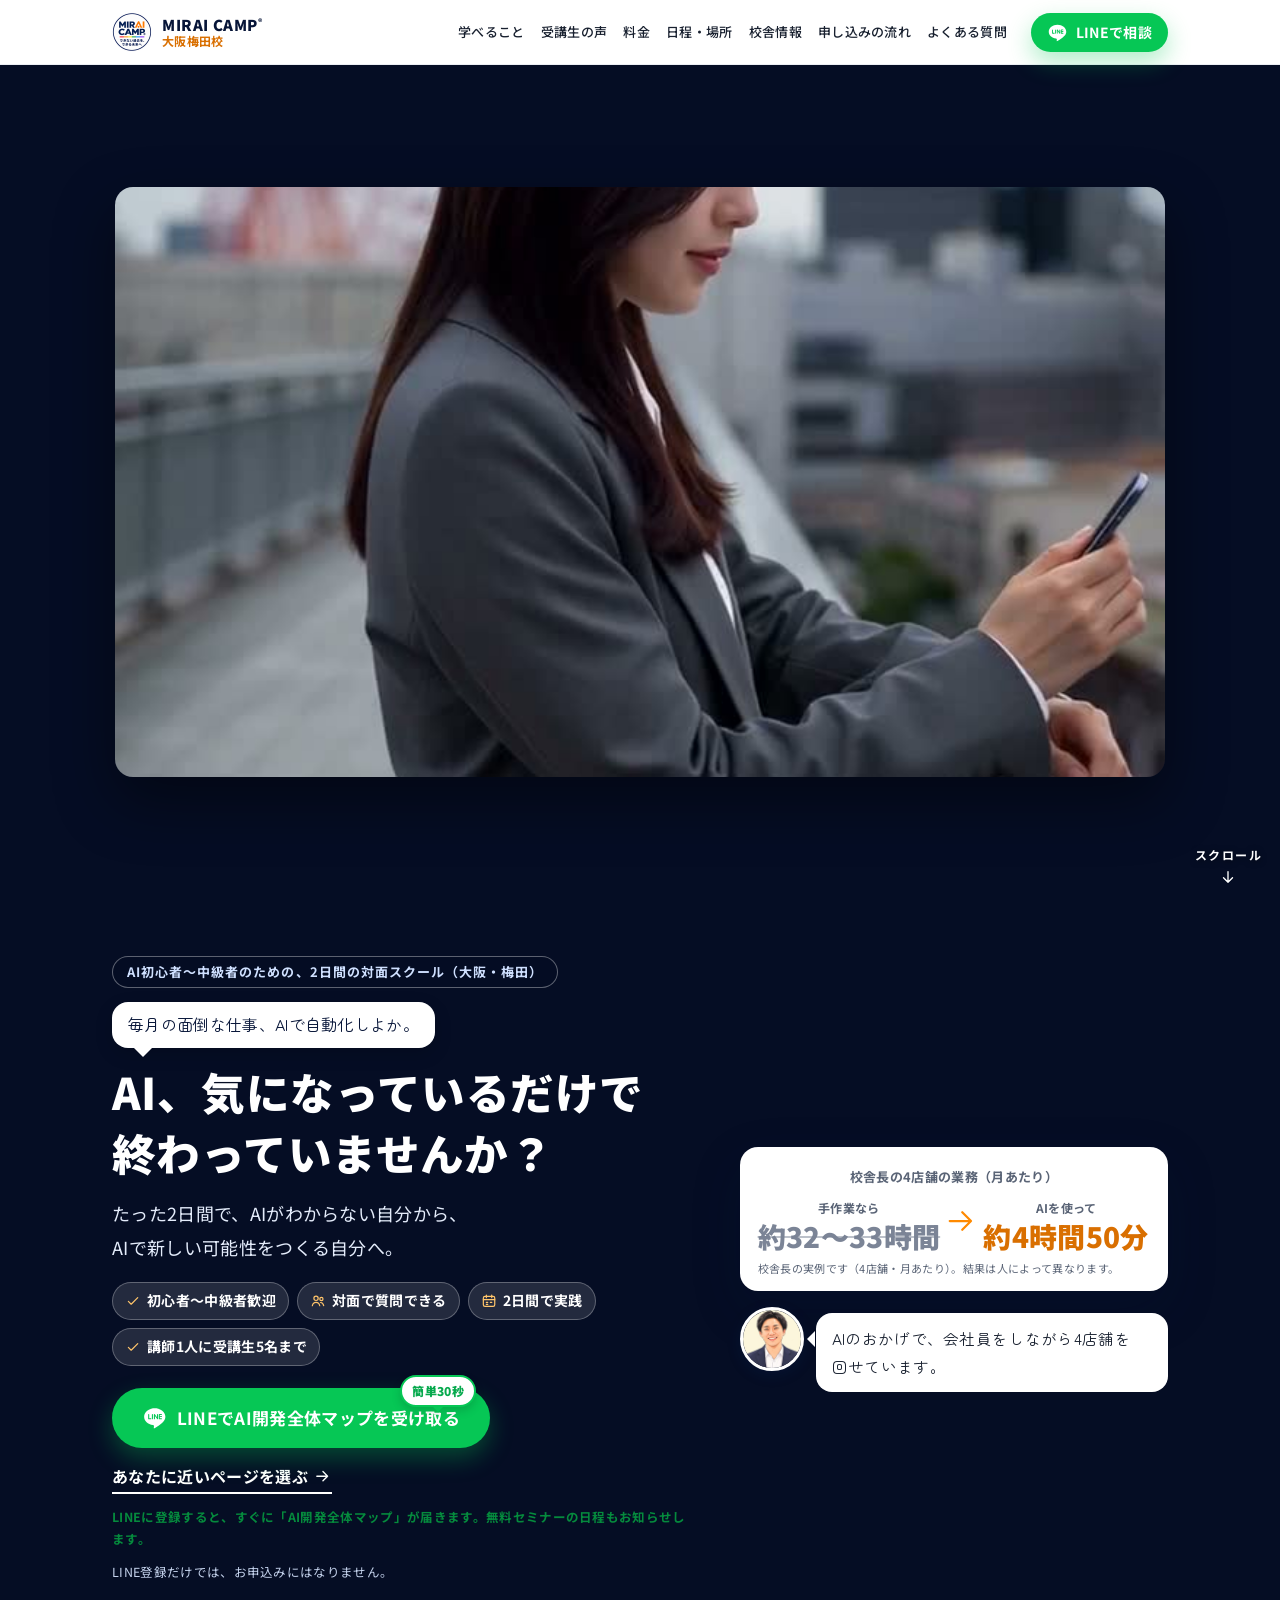
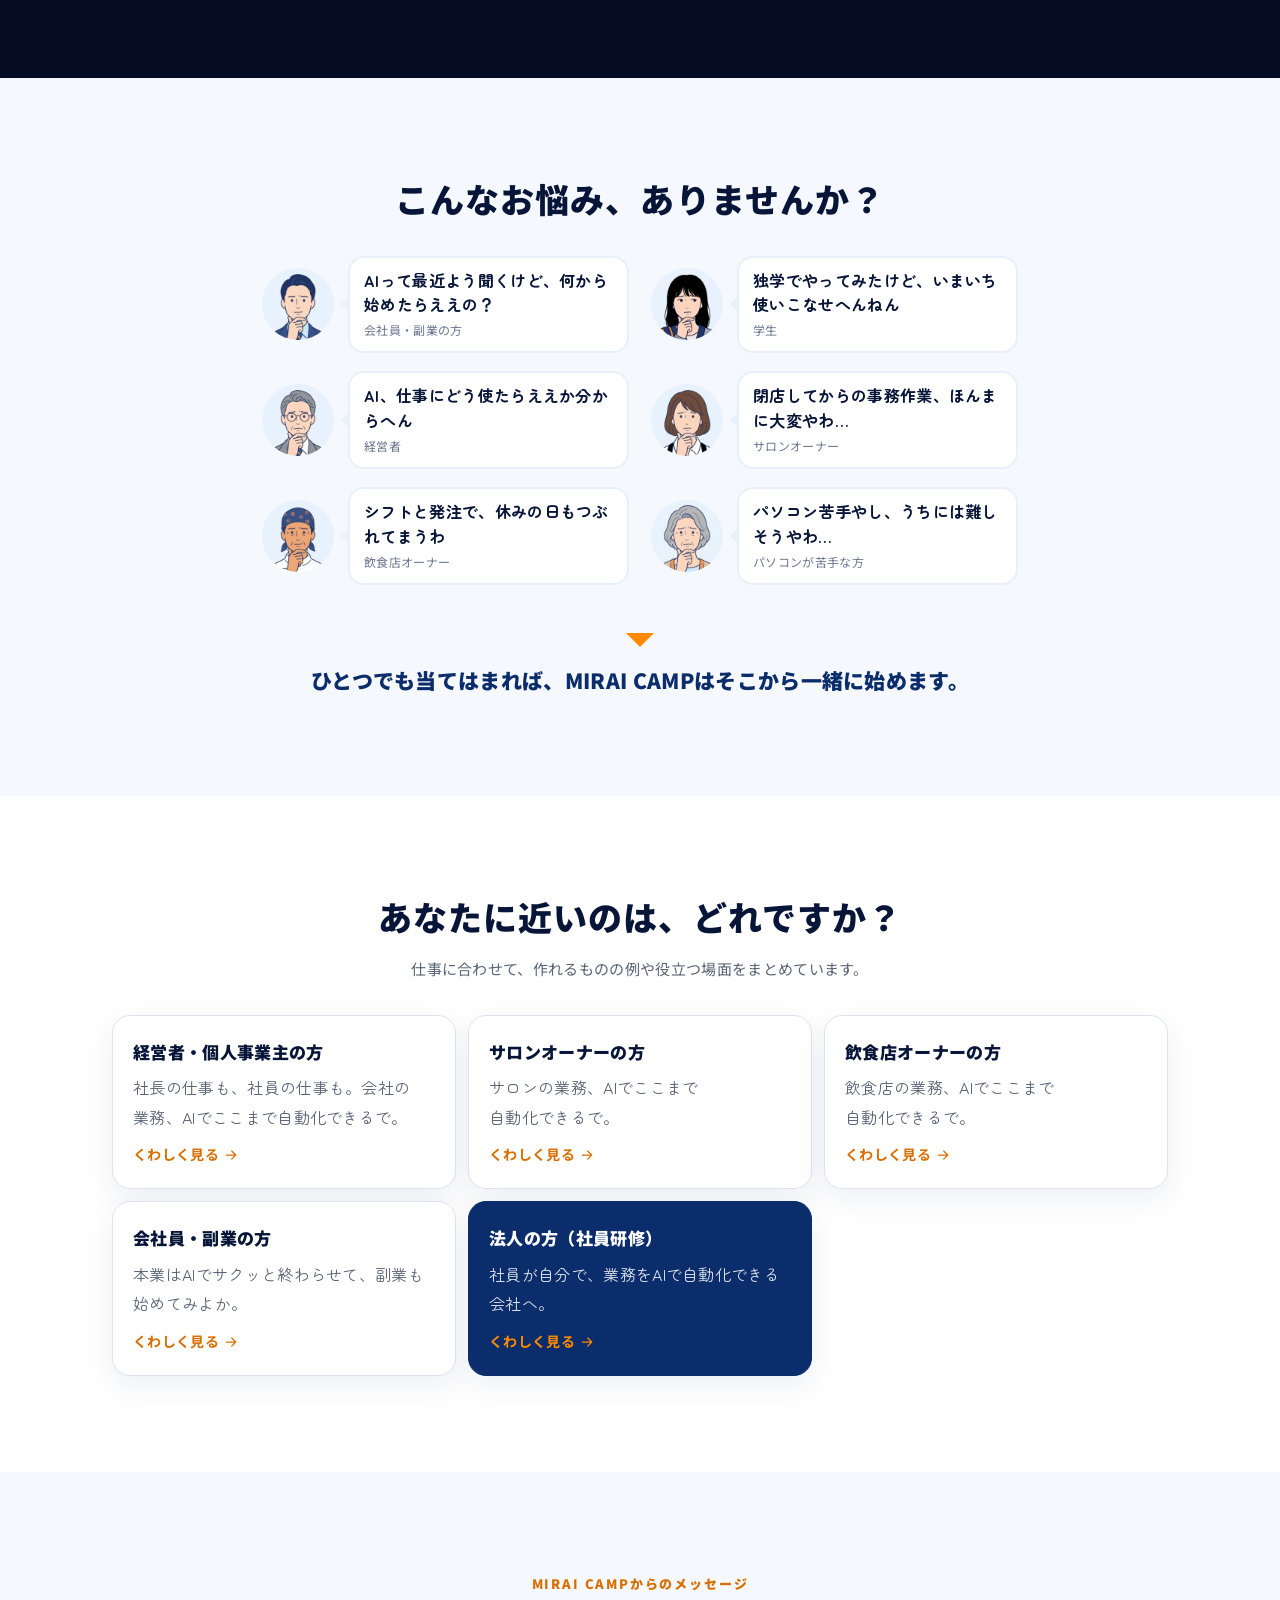
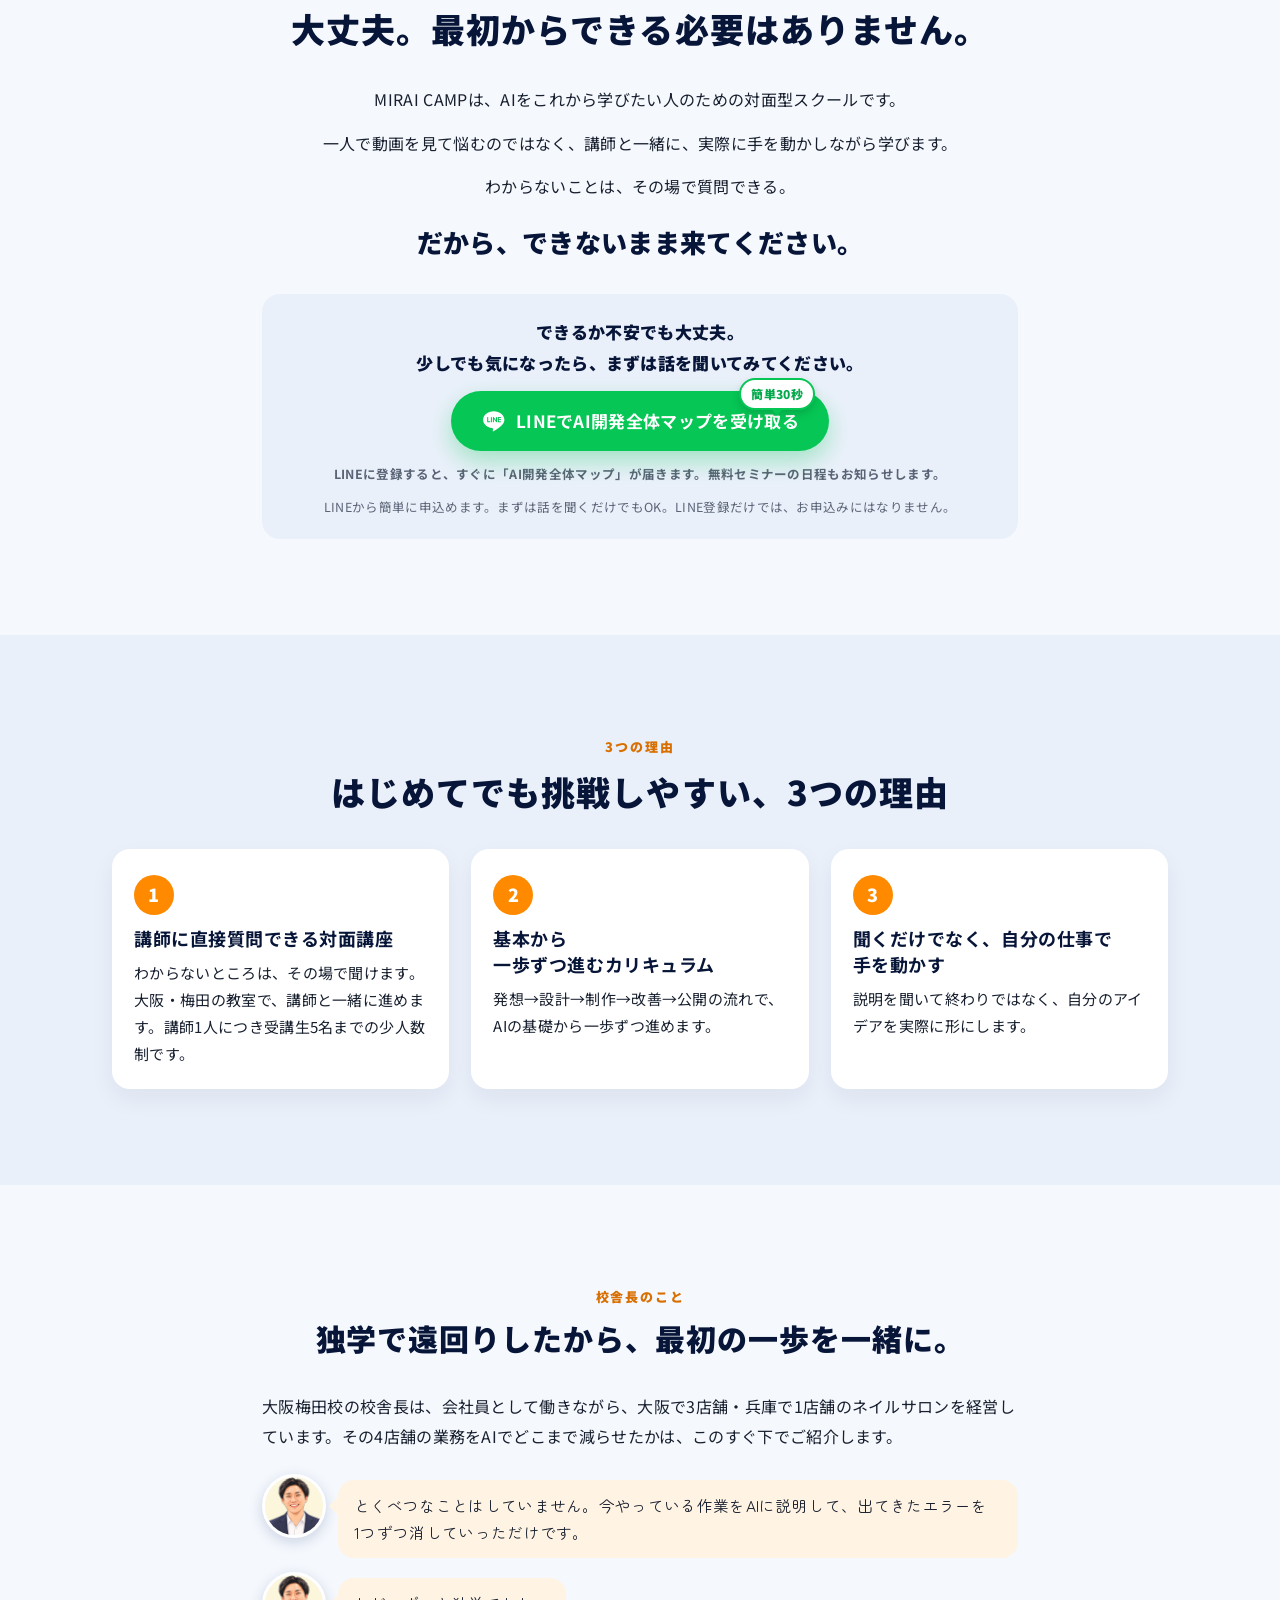
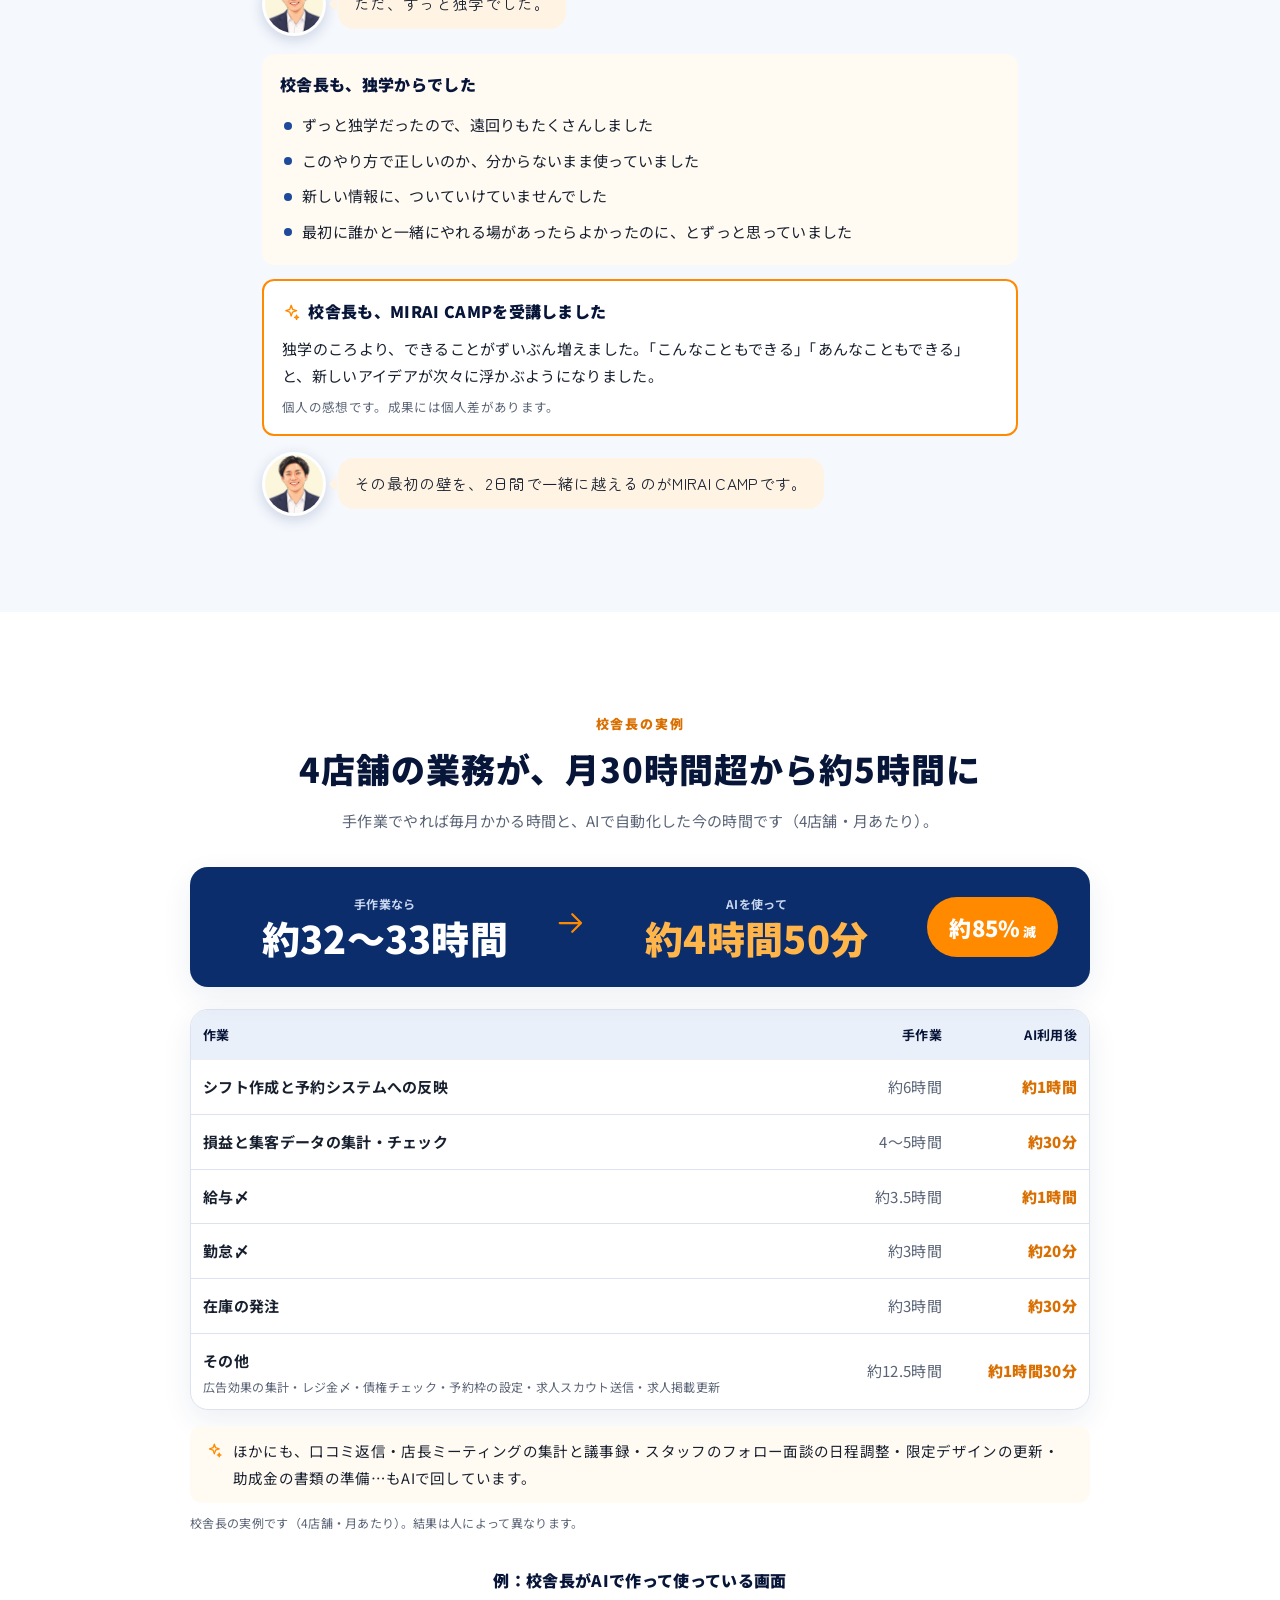
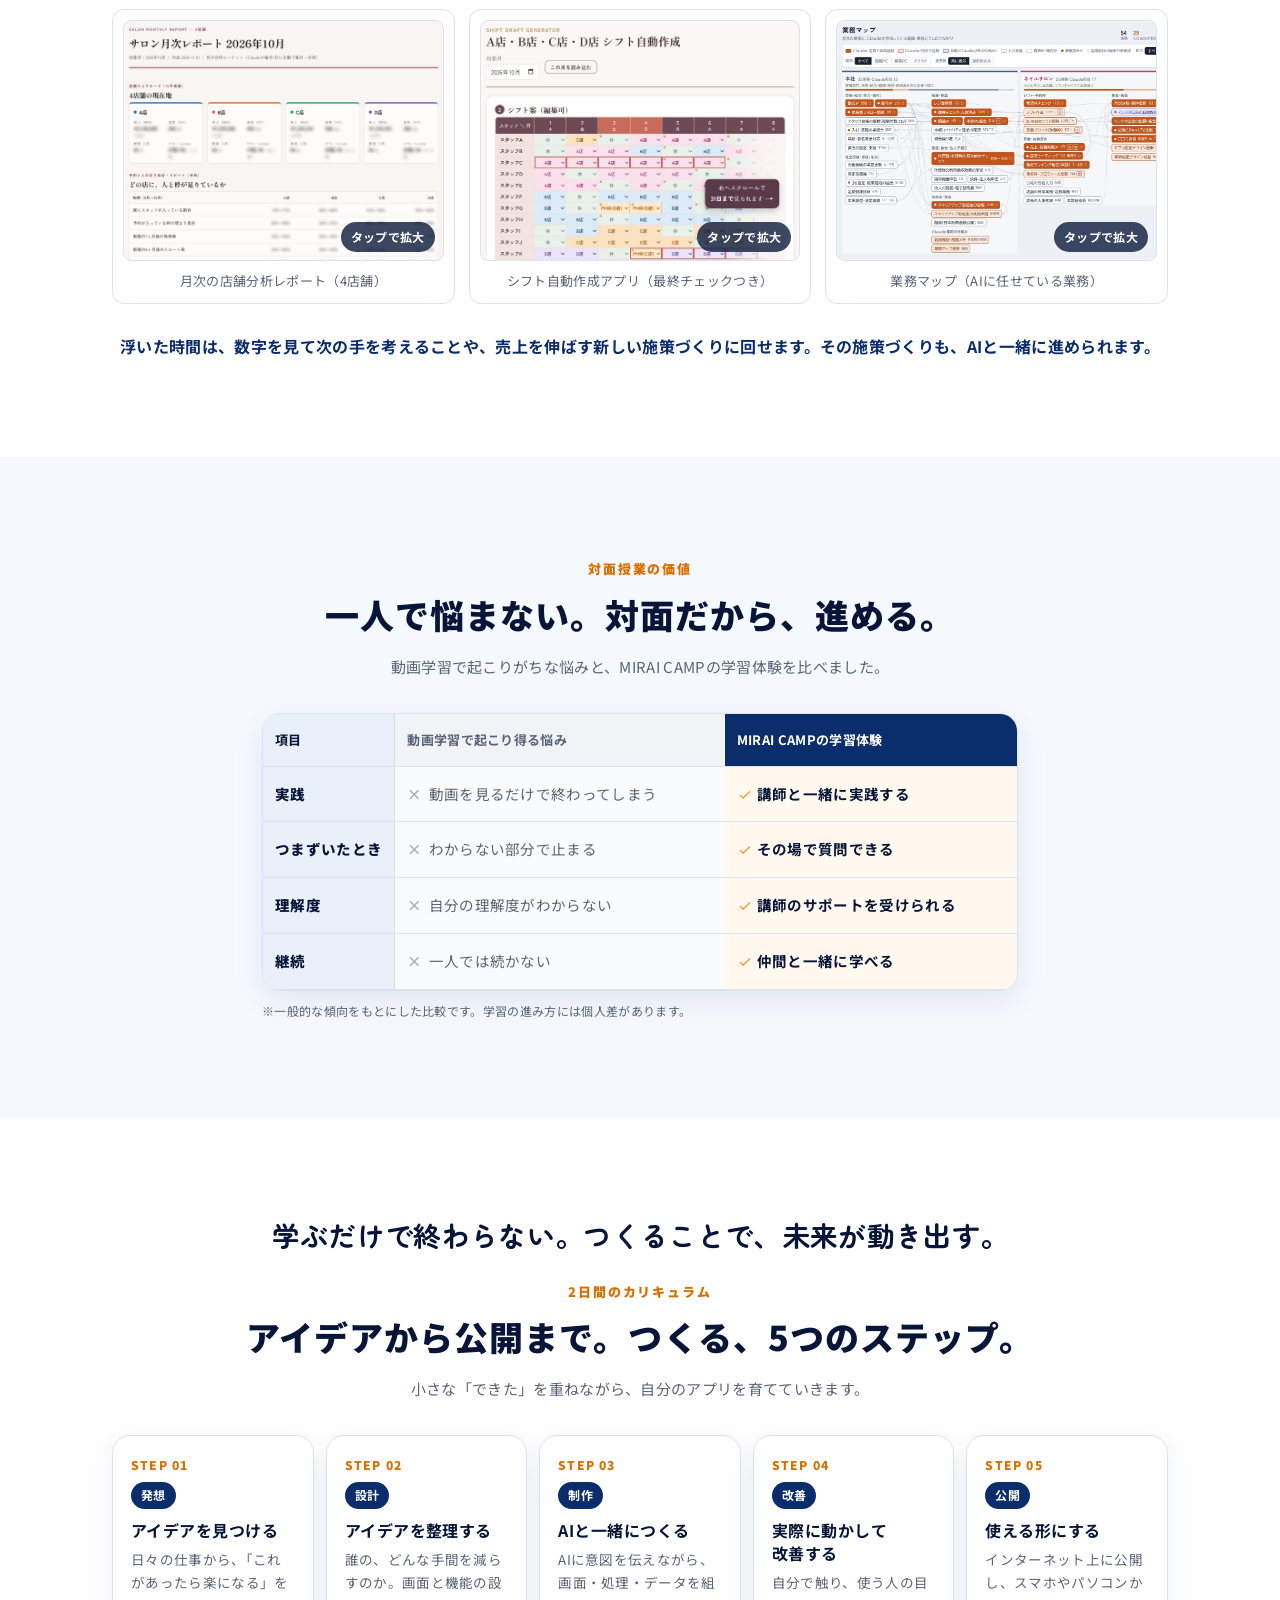
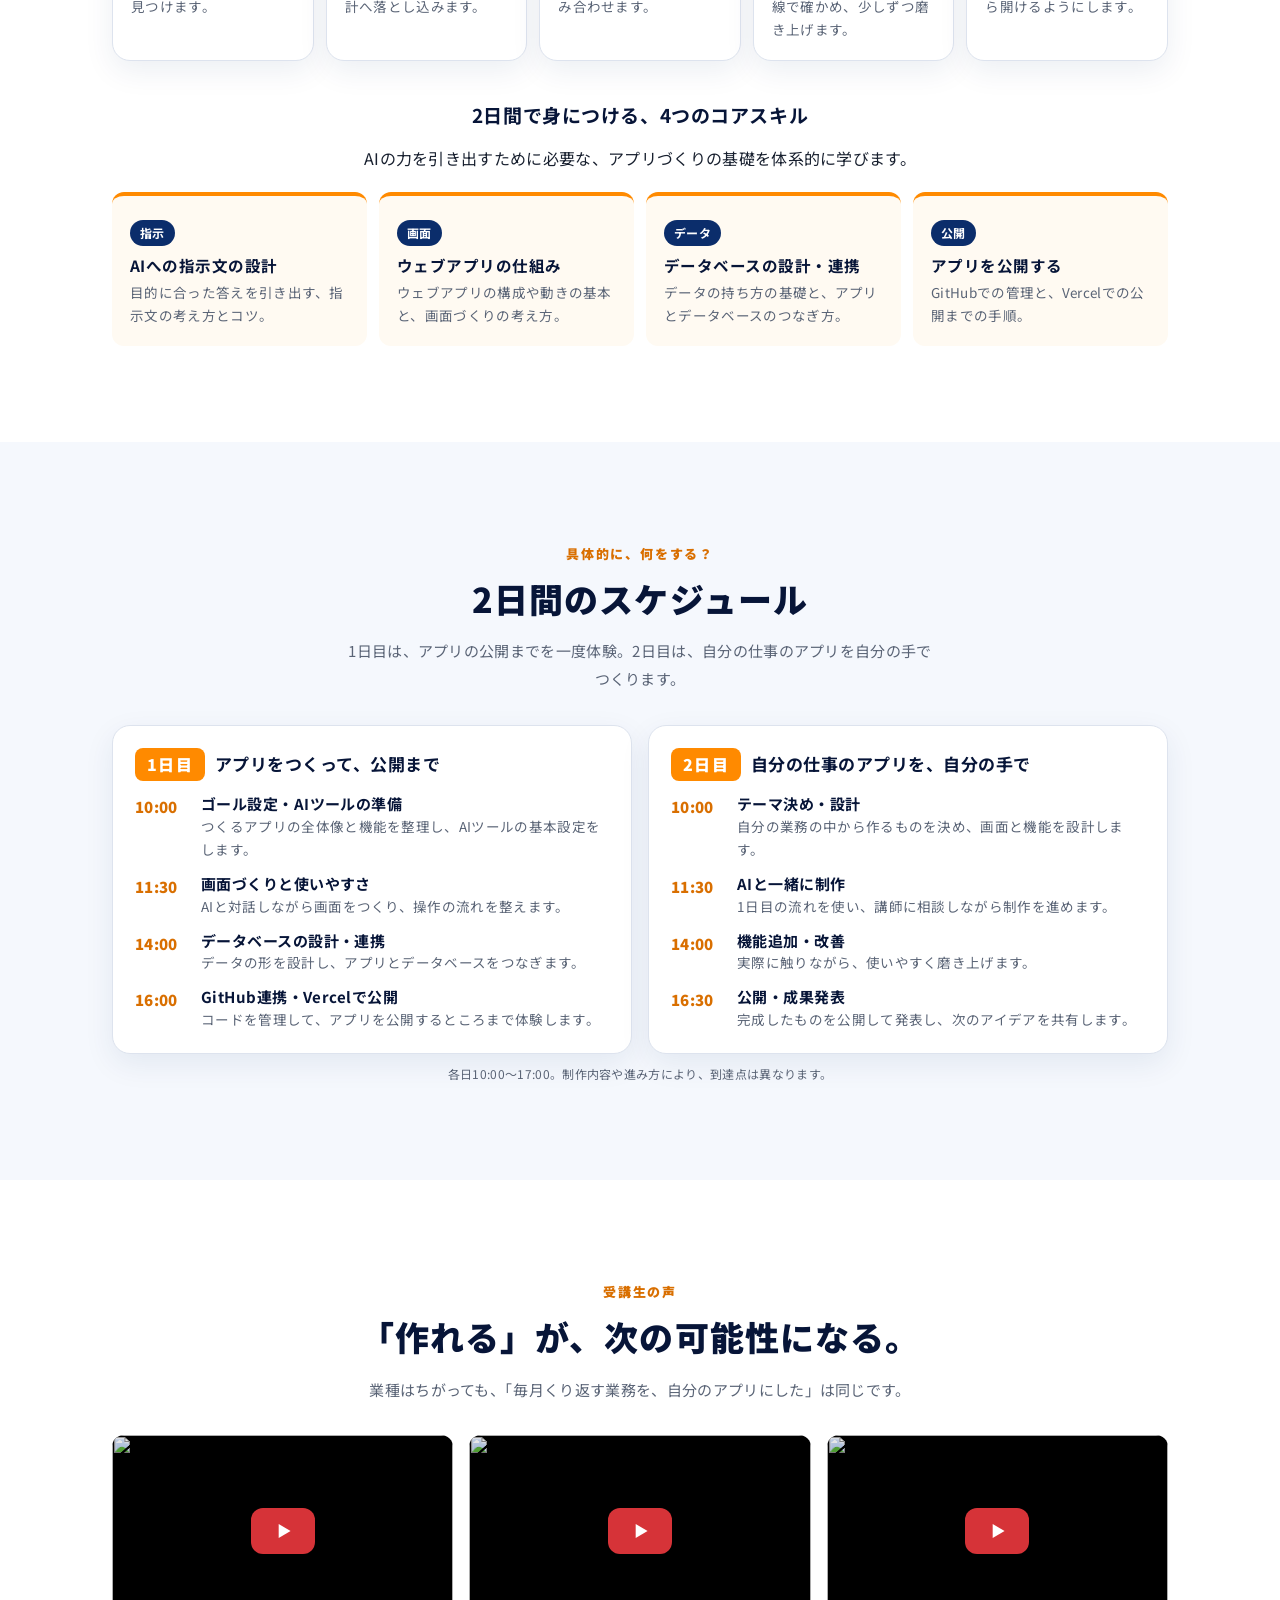
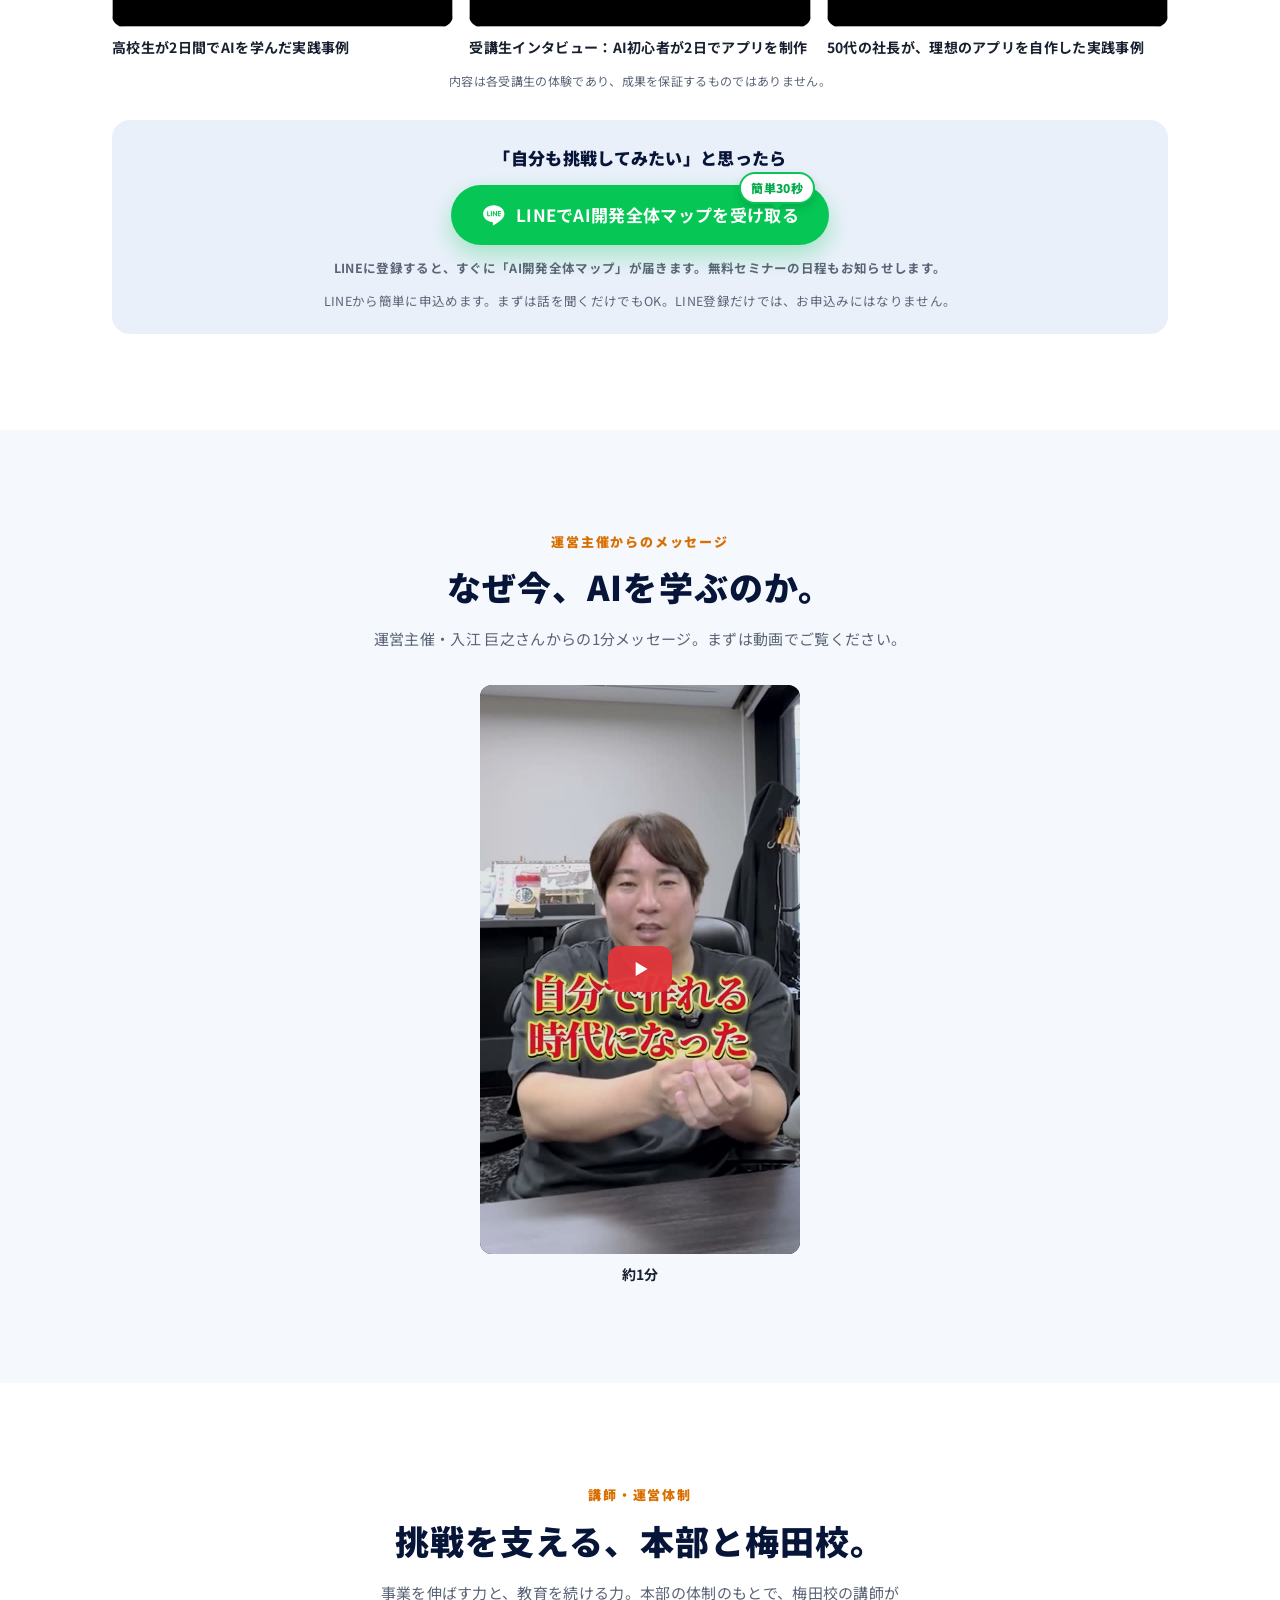
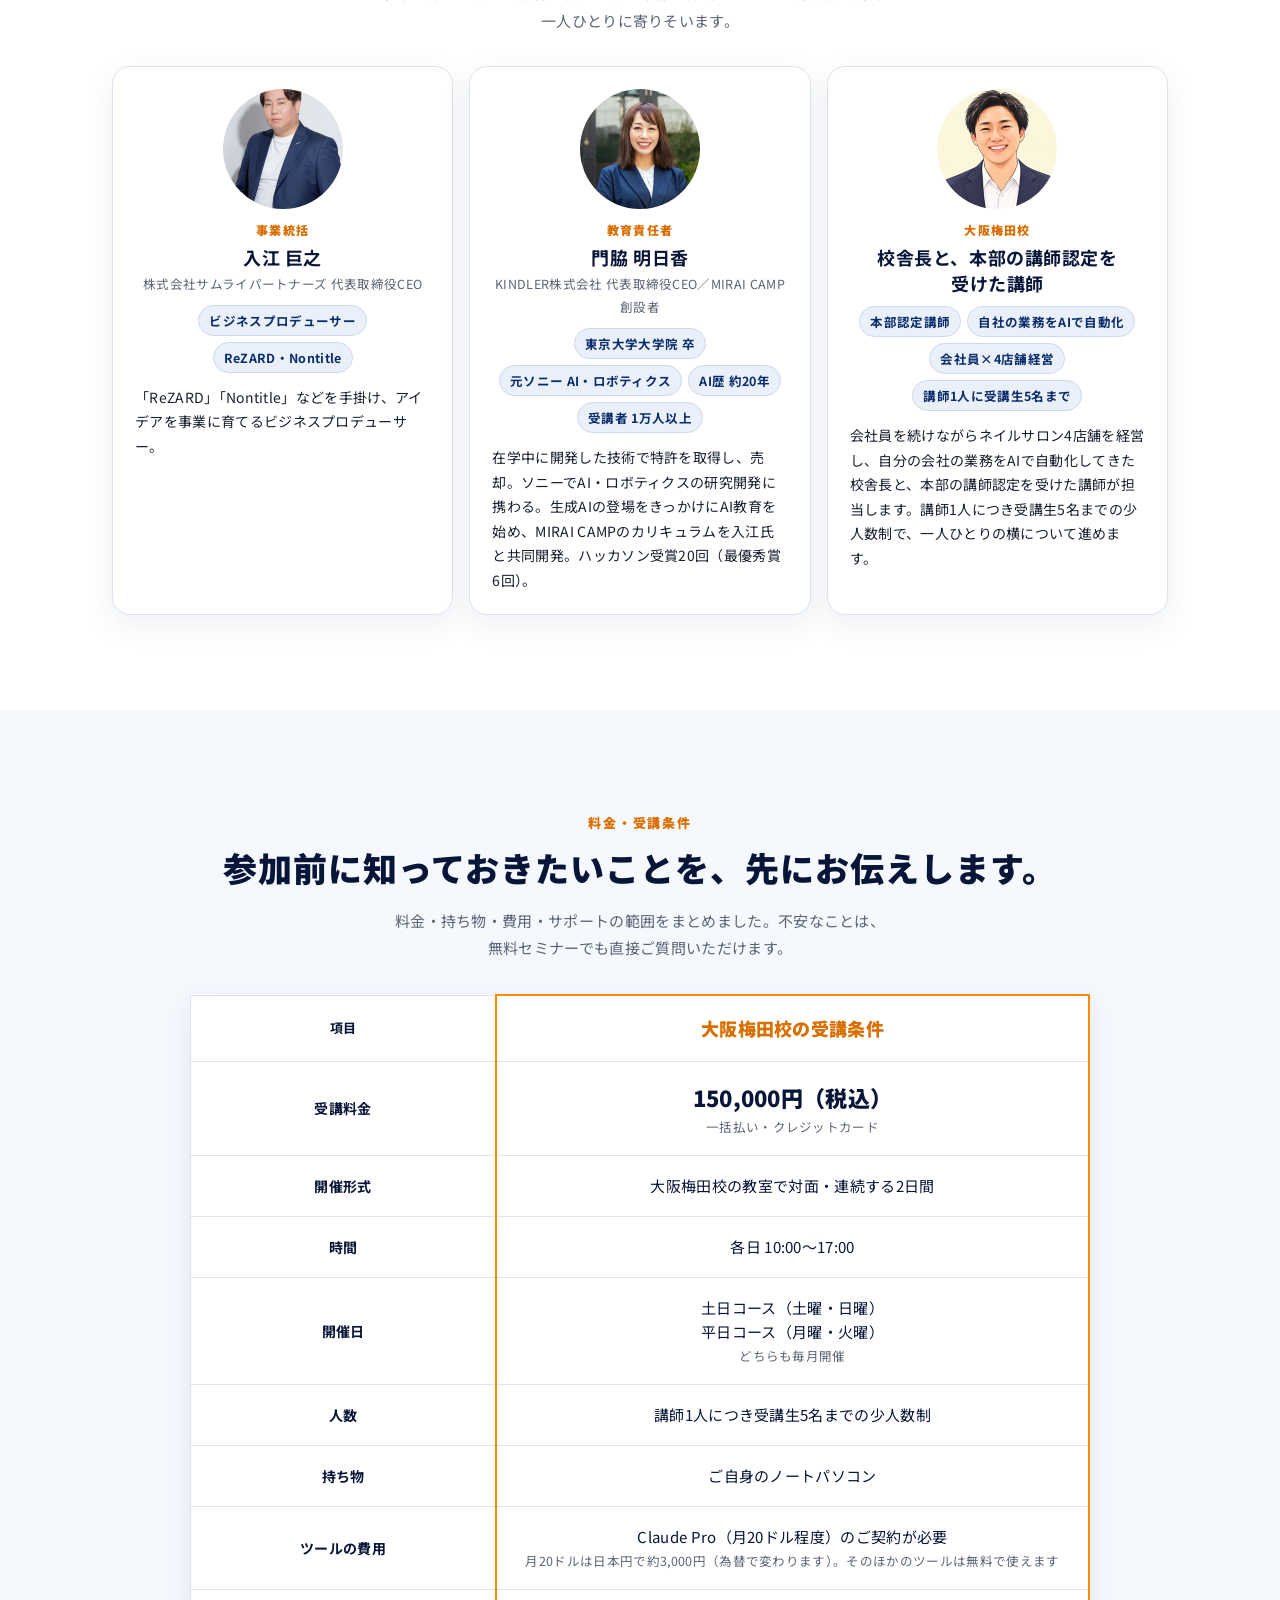
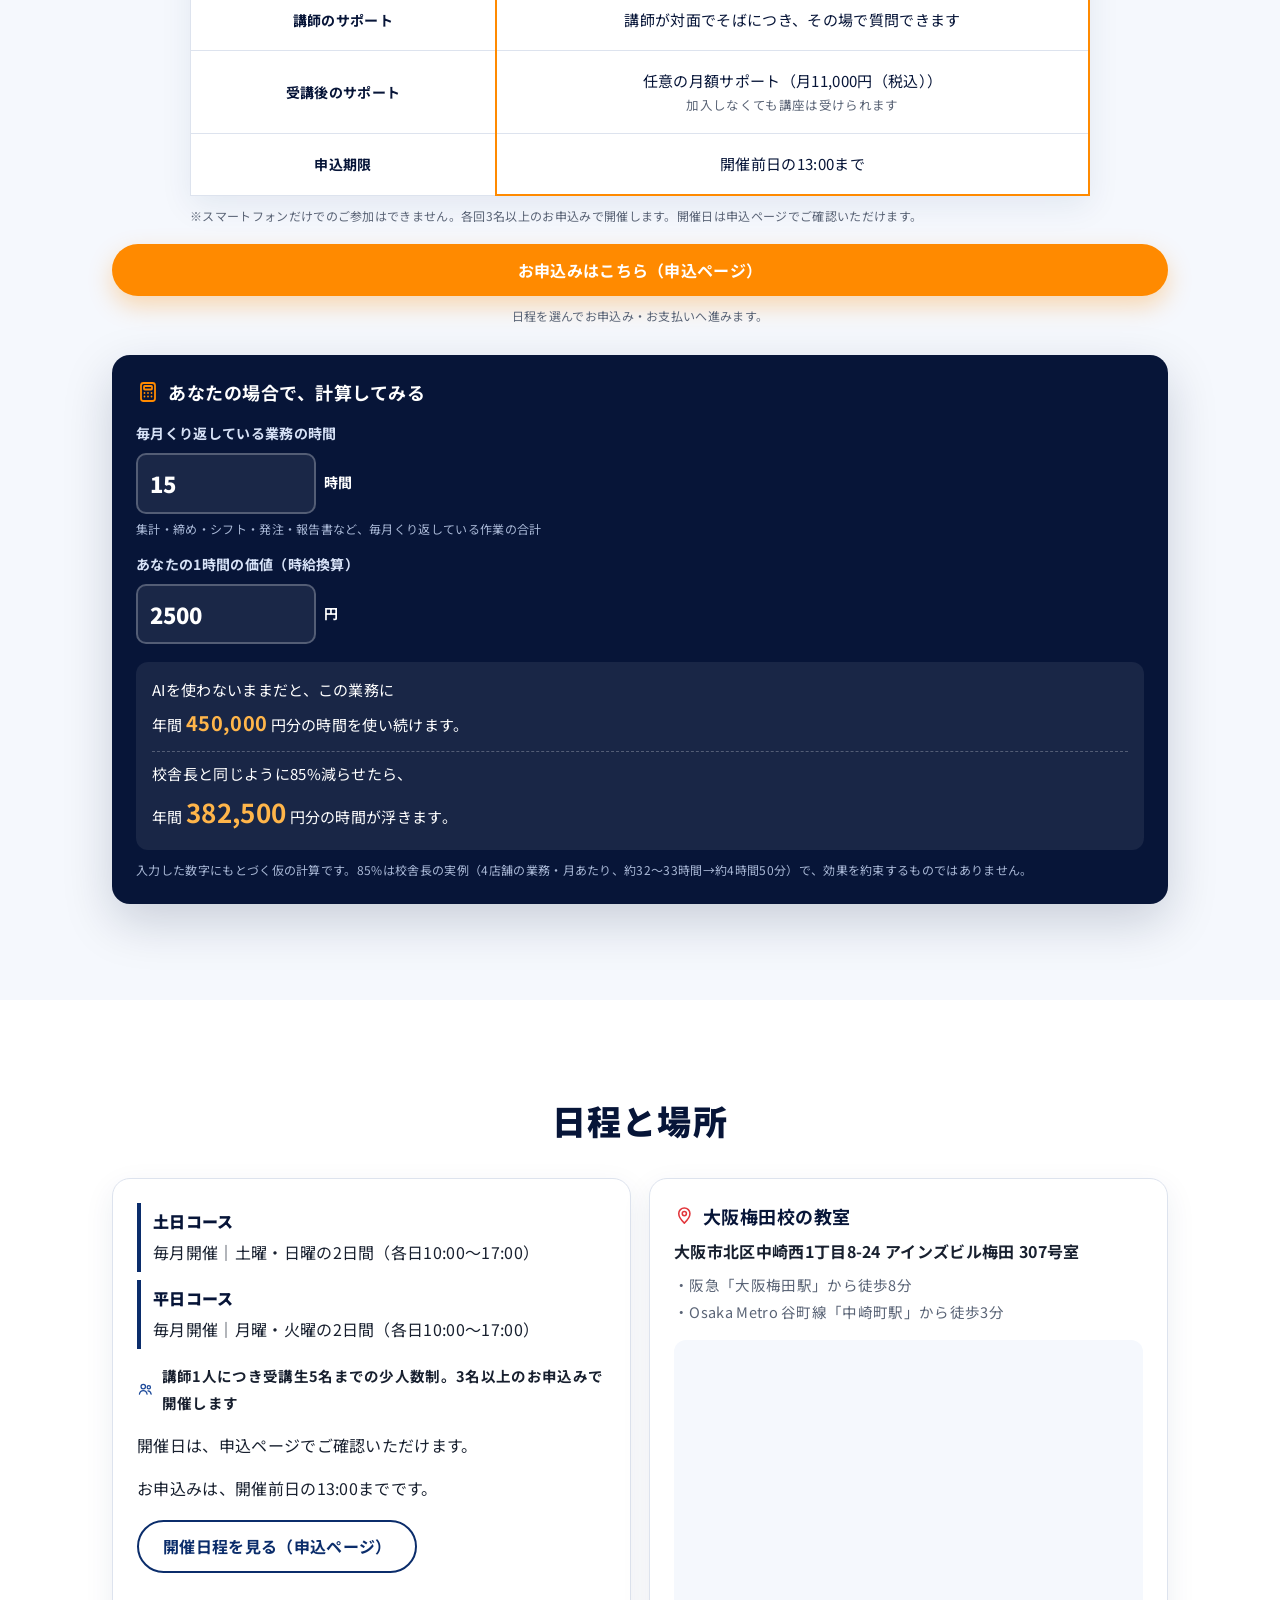
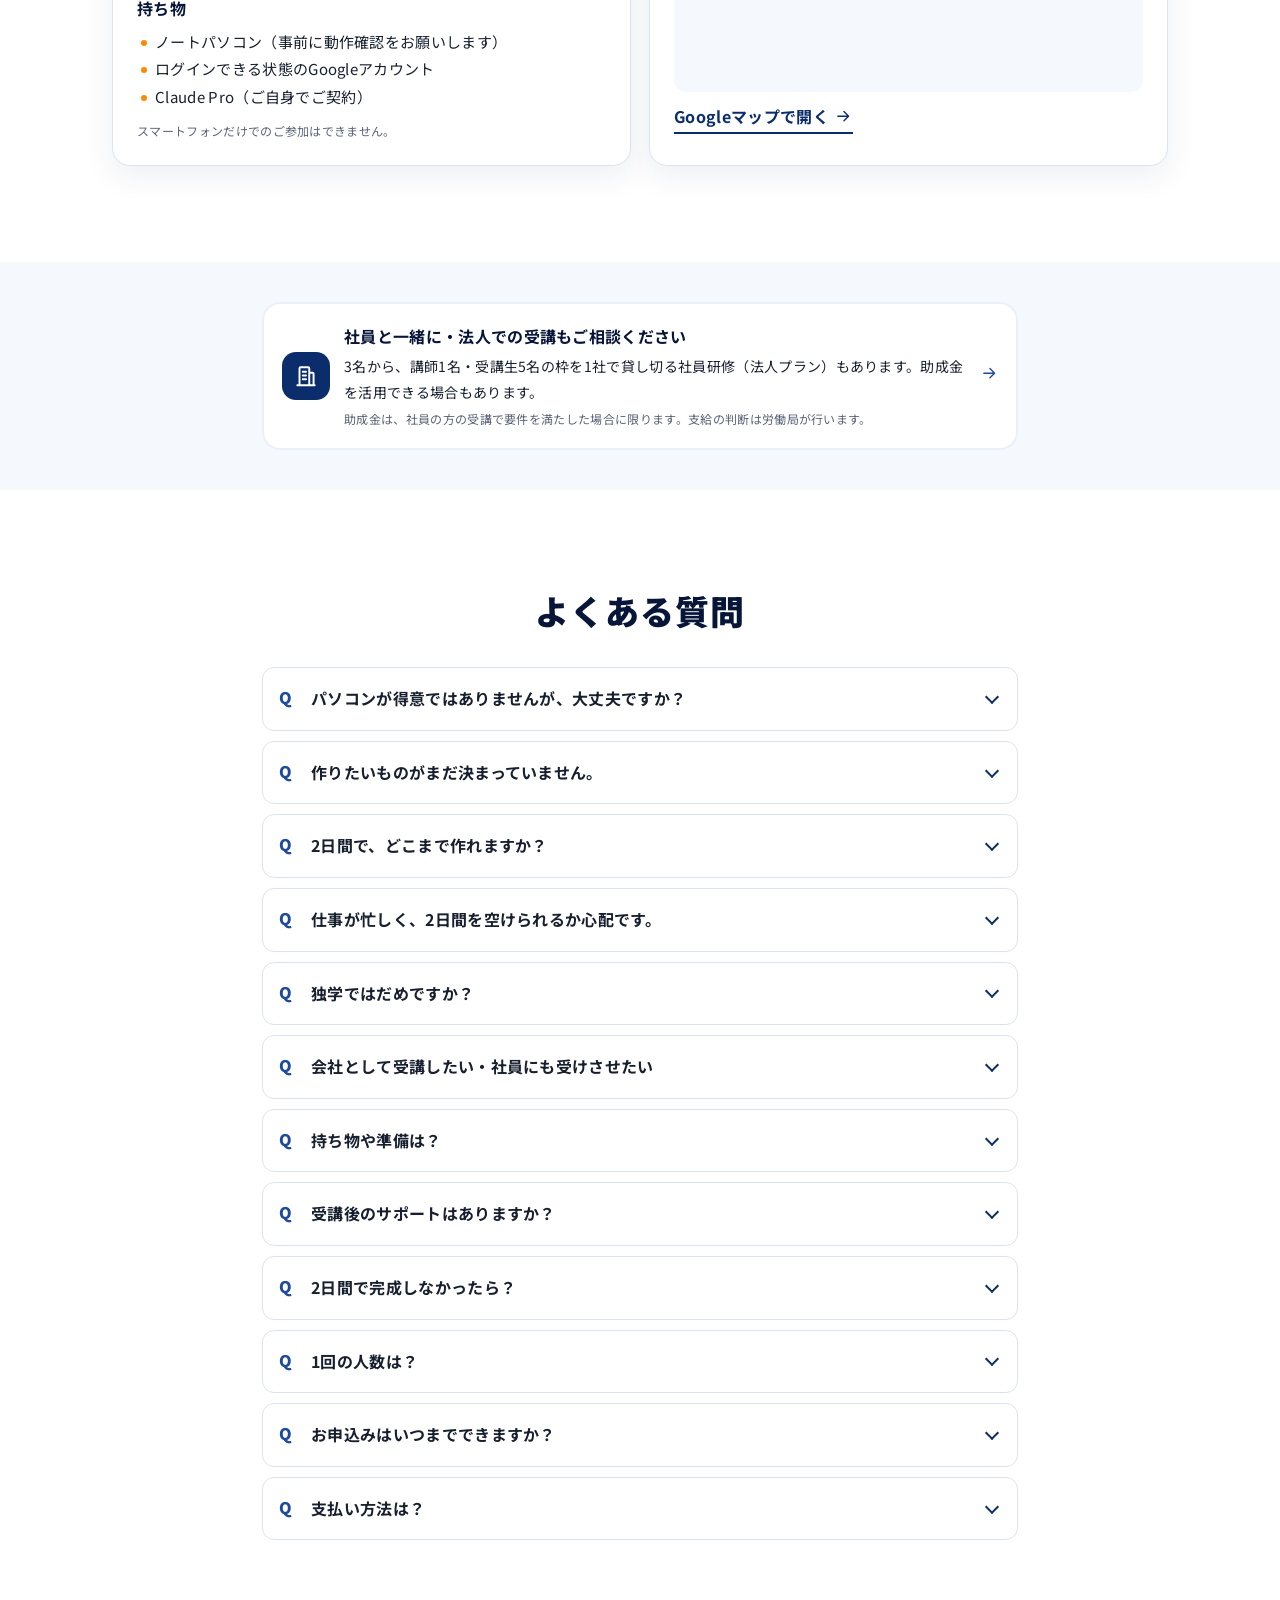
==== commit fbdca5c4: "公開用を更新（2026/11/18 6:21:43） Co-Authored-By: Claude Opus 5.5 <noreply@anthropic.com>" ====
--- a/index.html
+++ b/index.html
@@ -5,7 +5,7 @@
 <meta name="viewport" content="width=device-width, initial-scale=1">
 <title>大阪・梅田のAI講座｜2日間で、自分の仕事をAIで自動化｜MIRAI CAMP® 大阪梅田校</title>
 <meta name="description" content="AIの基礎からアプリづくりまで、講師と対面で学ぶ2日間の講座。プログラミング未経験でも大丈夫です。大阪・梅田（中崎町）の教室で開催。">
-<meta name="robots" content="noindex, nofollow">
+
 <link rel="canonical" href="https://miraicamp-osaka-umeda.jp/">
 <meta property="og:type" content="website">
 <meta property="og:title" content="大阪・梅田のAI講座｜2日間で、自分の仕事をAIで自動化｜MIRAI CAMP® 大阪梅田校">
@@ -19,9 +19,10 @@
 <link rel="preconnect" href="https://fonts.googleapis.com">
 <link rel="preconnect" href="https://fonts.gstatic.com" crossorigin>
 <link href="https://fonts.googleapis.com/css2?family=Noto+Sans+JP:wght@400;500;700;900&family=Zen+Maru+Gothic:wght@700&display=swap" rel="stylesheet">
-<link rel="stylesheet" href="assets/css/style.css?v=mwhv0hvh">
-
-
+<link rel="stylesheet" href="assets/css/style.css?v=mwl76ntw">
+<script async src="https://www.googletagmanager.com/gtm.js?id=GTM-NLTZWJD7"></script>
+<script>window.dataLayer=window.dataLayer||[];function gtag(){dataLayer.push(arguments);}gtag('js',new Date());</script>
+<script>!function(f,b,e,v,n,t,s){if(f.fbq)return;n=f.fbq=function(){n.callMethod?n.callMethod.apply(n,arguments):n.queue.push(arguments)};if(!f._fbq)f._fbq=n;n.push=n;n.loaded=!0;n.version='2.0';n.queue=[];t=b.createElement(e);t.async=!0;t.src=v;s=b.getElementsByTagName(e)[0];s.parentNode.insertBefore(t,s)}(window,document,'script','https://connect.facebook.net/en_US/fbevents.js');fbq('init','1593407955870947');fbq('track','PageView');</script>
 </head>
 <body class="page-top">
 
@@ -60,10 +61,11 @@
           <li><svg class="ico" viewBox="0 0 24 24" aria-hidden="true" fill="none" stroke="currentColor" stroke-width="1.8" stroke-linecap="round" stroke-linejoin="round"><path d="M5 12.5l4.2 4.2L19 7"/></svg>講師1人に受講生5名まで</li>
         </ul>
         <div class="cta-row">
-          <span class="quick-wrap"><span class="quick30">簡単30秒</span><a class="btn btn-line btn-lg" href="https://lin.ee/Y9pbDgF" target="_blank" rel="noopener" data-track="line_click" data-where="hero"><svg class="ico ico-line" viewBox="0 0 24 24" aria-hidden="true"><path fill="currentColor" d="M12 3C6.5 3 2 6.6 2 11c0 3.9 3.5 7.2 8.3 7.9.3.1.8.2.9.5.1.3.1.7 0 1l-.1.9c0 .3-.2 1 .9.5s5.9-3.5 8-6c1.4-1.6 2-3.2 2-4.8C22 6.6 17.5 3 12 3zM8.3 13.4H6.3a.5.5 0 01-.5-.5V9a.5.5 0 011 0v3.4h1.5a.5.5 0 010 1zm2-.5a.5.5 0 01-1 0V9a.5.5 0 011 0zm4.8 0a.5.5 0 01-.9.3l-2-2.8v2.5a.5.5 0 01-1 0V9a.5.5 0 01.9-.3l2 2.8V9a.5.5 0 011 0zm3.2-2.5a.5.5 0 010 1h-1.5v1h1.5a.5.5 0 010 1h-2a.5.5 0 01-.5-.5V9a.5.5 0 01.5-.5h2a.5.5 0 010 1h-1.5v1z"/></svg><span>LINEで無料セミナーの案内を受け取る</span></a></span>
+          <span class="quick-wrap"><span class="quick30">簡単30秒</span><a class="btn btn-line btn-lg" href="https://lin.ee/Y9pbDgF" target="_blank" rel="noopener" data-track="line_click" data-where="hero"><svg class="ico ico-line" viewBox="0 0 24 24" aria-hidden="true"><path fill="currentColor" d="M12 3C6.5 3 2 6.6 2 11c0 3.9 3.5 7.2 8.3 7.9.3.1.8.2.9.5.1.3.1.7 0 1l-.1.9c0 .3-.2 1 .9.5s5.9-3.5 8-6c1.4-1.6 2-3.2 2-4.8C22 6.6 17.5 3 12 3zM8.3 13.4H6.3a.5.5 0 01-.5-.5V9a.5.5 0 011 0v3.4h1.5a.5.5 0 010 1zm2-.5a.5.5 0 01-1 0V9a.5.5 0 011 0zm4.8 0a.5.5 0 01-.9.3l-2-2.8v2.5a.5.5 0 01-1 0V9a.5.5 0 01.9-.3l2 2.8V9a.5.5 0 011 0zm3.2-2.5a.5.5 0 010 1h-1.5v1h1.5a.5.5 0 010 1h-2a.5.5 0 01-.5-.5V9a.5.5 0 01.5-.5h2a.5.5 0 010 1h-1.5v1z"/></svg><span>LINEでAI開発全体マップを受け取る</span></a></span>
           
           <a class="text-link" href="#choose">あなたに近いページを選ぶ <svg class="ico" viewBox="0 0 24 24" aria-hidden="true" fill="none" stroke="currentColor" stroke-width="1.8" stroke-linecap="round" stroke-linejoin="round"><path d="M5 12h14M13 6l6 6-6 6"/></svg></a>
         </div>
+        <p class="cta-note line-gift-note">LINEに登録すると、すぐに「AI開発全体マップ」が届きます。無料セミナーの日程もお知らせします。</p>
         <p class="cta-note">LINE登録だけでは、お申込みにはなりません。</p>
       </div>
       <div class="hero-visual">
@@ -127,7 +129,8 @@
     <p class="hq-strong">だから、<br class="sp-only">できないまま来てください。</p>
     <div class="hq-cta">
     <p class="hq-cta-lead">できるか不安でも大丈夫。<br>少しでも気になったら、<br class="sp-only">まずは話を聞いてみてください。</p>
-    <span class="quick-wrap"><span class="quick30">簡単30秒</span><a class="btn btn-line btn-lg" href="https://lin.ee/Y9pbDgF" target="_blank" rel="noopener" data-track="line_click" data-where="message"><svg class="ico ico-line" viewBox="0 0 24 24" aria-hidden="true"><path fill="currentColor" d="M12 3C6.5 3 2 6.6 2 11c0 3.9 3.5 7.2 8.3 7.9.3.1.8.2.9.5.1.3.1.7 0 1l-.1.9c0 .3-.2 1 .9.5s5.9-3.5 8-6c1.4-1.6 2-3.2 2-4.8C22 6.6 17.5 3 12 3zM8.3 13.4H6.3a.5.5 0 01-.5-.5V9a.5.5 0 011 0v3.4h1.5a.5.5 0 010 1zm2-.5a.5.5 0 01-1 0V9a.5.5 0 011 0zm4.8 0a.5.5 0 01-.9.3l-2-2.8v2.5a.5.5 0 01-1 0V9a.5.5 0 01.9-.3l2 2.8V9a.5.5 0 011 0zm3.2-2.5a.5.5 0 010 1h-1.5v1h1.5a.5.5 0 010 1h-2a.5.5 0 01-.5-.5V9a.5.5 0 01.5-.5h2a.5.5 0 010 1h-1.5v1z"/></svg><span>LINEで無料セミナーの案内を受け取る</span></a></span>
+    <span class="quick-wrap"><span class="quick30">簡単30秒</span><a class="btn btn-line btn-lg" href="https://lin.ee/Y9pbDgF" target="_blank" rel="noopener" data-track="line_click" data-where="message"><svg class="ico ico-line" viewBox="0 0 24 24" aria-hidden="true"><path fill="currentColor" d="M12 3C6.5 3 2 6.6 2 11c0 3.9 3.5 7.2 8.3 7.9.3.1.8.2.9.5.1.3.1.7 0 1l-.1.9c0 .3-.2 1 .9.5s5.9-3.5 8-6c1.4-1.6 2-3.2 2-4.8C22 6.6 17.5 3 12 3zM8.3 13.4H6.3a.5.5 0 01-.5-.5V9a.5.5 0 011 0v3.4h1.5a.5.5 0 010 1zm2-.5a.5.5 0 01-1 0V9a.5.5 0 011 0zm4.8 0a.5.5 0 01-.9.3l-2-2.8v2.5a.5.5 0 01-1 0V9a.5.5 0 01.9-.3l2 2.8V9a.5.5 0 011 0zm3.2-2.5a.5.5 0 010 1h-1.5v1h1.5a.5.5 0 010 1h-2a.5.5 0 01-.5-.5V9a.5.5 0 01.5-.5h2a.5.5 0 010 1h-1.5v1z"/></svg><span>LINEでAI開発全体マップを受け取る</span></a></span>
+    <p class="cta-note line-gift-note">LINEに登録すると、すぐに「AI開発全体マップ」が届きます。無料セミナーの日程もお知らせします。</p>
     <p class="cta-note">LINEから簡単に申込めます。まずは話を聞くだけでもOK。LINE登録だけでは、お申込みにはなりません。</p>
   </div>
   </div>
@@ -257,7 +260,8 @@
     <p class="fine center">内容は各受講生の体験であり、成果を保証するものではありません。</p>
     <div class="hq-cta">
     <p class="hq-cta-lead">「自分も挑戦してみたい」と思ったら</p>
-    <span class="quick-wrap"><span class="quick30">簡単30秒</span><a class="btn btn-line btn-lg" href="https://lin.ee/Y9pbDgF" target="_blank" rel="noopener" data-track="line_click" data-where="voices"><svg class="ico ico-line" viewBox="0 0 24 24" aria-hidden="true"><path fill="currentColor" d="M12 3C6.5 3 2 6.6 2 11c0 3.9 3.5 7.2 8.3 7.9.3.1.8.2.9.5.1.3.1.7 0 1l-.1.9c0 .3-.2 1 .9.5s5.9-3.5 8-6c1.4-1.6 2-3.2 2-4.8C22 6.6 17.5 3 12 3zM8.3 13.4H6.3a.5.5 0 01-.5-.5V9a.5.5 0 011 0v3.4h1.5a.5.5 0 010 1zm2-.5a.5.5 0 01-1 0V9a.5.5 0 011 0zm4.8 0a.5.5 0 01-.9.3l-2-2.8v2.5a.5.5 0 01-1 0V9a.5.5 0 01.9-.3l2 2.8V9a.5.5 0 011 0zm3.2-2.5a.5.5 0 010 1h-1.5v1h1.5a.5.5 0 010 1h-2a.5.5 0 01-.5-.5V9a.5.5 0 01.5-.5h2a.5.5 0 010 1h-1.5v1z"/></svg><span>LINEで無料セミナーの案内を受け取る</span></a></span>
+    <span class="quick-wrap"><span class="quick30">簡単30秒</span><a class="btn btn-line btn-lg" href="https://lin.ee/Y9pbDgF" target="_blank" rel="noopener" data-track="line_click" data-where="voices"><svg class="ico ico-line" viewBox="0 0 24 24" aria-hidden="true"><path fill="currentColor" d="M12 3C6.5 3 2 6.6 2 11c0 3.9 3.5 7.2 8.3 7.9.3.1.8.2.9.5.1.3.1.7 0 1l-.1.9c0 .3-.2 1 .9.5s5.9-3.5 8-6c1.4-1.6 2-3.2 2-4.8C22 6.6 17.5 3 12 3zM8.3 13.4H6.3a.5.5 0 01-.5-.5V9a.5.5 0 011 0v3.4h1.5a.5.5 0 010 1zm2-.5a.5.5 0 01-1 0V9a.5.5 0 011 0zm4.8 0a.5.5 0 01-.9.3l-2-2.8v2.5a.5.5 0 01-1 0V9a.5.5 0 01.9-.3l2 2.8V9a.5.5 0 011 0zm3.2-2.5a.5.5 0 010 1h-1.5v1h1.5a.5.5 0 010 1h-2a.5.5 0 01-.5-.5V9a.5.5 0 01.5-.5h2a.5.5 0 010 1h-1.5v1z"/></svg><span>LINEでAI開発全体マップを受け取る</span></a></span>
+    <p class="cta-note line-gift-note">LINEに登録すると、すぐに「AI開発全体マップ」が届きます。無料セミナーの日程もお知らせします。</p>
     <p class="cta-note">LINEから簡単に申込めます。まずは話を聞くだけでもOK。LINE登録だけでは、お申込みにはなりません。</p>
   </div>
   </div>
@@ -392,19 +396,34 @@
     <ol class="brief-list"><li><span>01</span>AI初心者が最初に学ぶべきこと</li><li><span>02</span>MIRAI CAMPの2日間のカリキュラム</li><li><span>03</span>AIを使ってどんなものが作れるのか</li><li><span>04</span>対面授業の特徴とサポート内容</li><li><span>05</span>受講料金・日程（大阪梅田校）</li><li><span>06</span>質疑応答</li></ol>
     <div class="hq-cta">
     <p class="hq-cta-lead">日時はLINEのメニューから選べます</p>
-    <span class="quick-wrap"><span class="quick30">簡単30秒</span><a class="btn btn-line btn-lg" href="https://lin.ee/Y9pbDgF" target="_blank" rel="noopener" data-track="line_click" data-where="seminar"><svg class="ico ico-line" viewBox="0 0 24 24" aria-hidden="true"><path fill="currentColor" d="M12 3C6.5 3 2 6.6 2 11c0 3.9 3.5 7.2 8.3 7.9.3.1.8.2.9.5.1.3.1.7 0 1l-.1.9c0 .3-.2 1 .9.5s5.9-3.5 8-6c1.4-1.6 2-3.2 2-4.8C22 6.6 17.5 3 12 3zM8.3 13.4H6.3a.5.5 0 01-.5-.5V9a.5.5 0 011 0v3.4h1.5a.5.5 0 010 1zm2-.5a.5.5 0 01-1 0V9a.5.5 0 011 0zm4.8 0a.5.5 0 01-.9.3l-2-2.8v2.5a.5.5 0 01-1 0V9a.5.5 0 01.9-.3l2 2.8V9a.5.5 0 011 0zm3.2-2.5a.5.5 0 010 1h-1.5v1h1.5a.5.5 0 010 1h-2a.5.5 0 01-.5-.5V9a.5.5 0 01.5-.5h2a.5.5 0 010 1h-1.5v1z"/></svg><span>LINEで無料セミナーの案内を受け取る</span></a></span>
+    <span class="quick-wrap"><span class="quick30">簡単30秒</span><a class="btn btn-line btn-lg" href="https://lin.ee/Y9pbDgF" target="_blank" rel="noopener" data-track="line_click" data-where="seminar"><svg class="ico ico-line" viewBox="0 0 24 24" aria-hidden="true"><path fill="currentColor" d="M12 3C6.5 3 2 6.6 2 11c0 3.9 3.5 7.2 8.3 7.9.3.1.8.2.9.5.1.3.1.7 0 1l-.1.9c0 .3-.2 1 .9.5s5.9-3.5 8-6c1.4-1.6 2-3.2 2-4.8C22 6.6 17.5 3 12 3zM8.3 13.4H6.3a.5.5 0 01-.5-.5V9a.5.5 0 011 0v3.4h1.5a.5.5 0 010 1zm2-.5a.5.5 0 01-1 0V9a.5.5 0 011 0zm4.8 0a.5.5 0 01-.9.3l-2-2.8v2.5a.5.5 0 01-1 0V9a.5.5 0 01.9-.3l2 2.8V9a.5.5 0 011 0zm3.2-2.5a.5.5 0 010 1h-1.5v1h1.5a.5.5 0 010 1h-2a.5.5 0 01-.5-.5V9a.5.5 0 01.5-.5h2a.5.5 0 010 1h-1.5v1z"/></svg><span>LINEでAI開発全体マップを受け取る</span></a></span>
+    <p class="cta-note line-gift-note">LINEに登録すると、すぐに「AI開発全体マップ」が届きます。無料セミナーの日程もお知らせします。</p>
     <p class="cta-note">LINEから簡単に申込めます。まずは話を聞くだけでもOK。LINE登録だけでは、お申込みにはなりません。</p>
   </div>
   </div>
 </section>
 <section class="sec hq-gift" id="gift">
-  <div class="container narrow">
+  <div class="container">
+    <div class="sec-head">
+  <p class="eyebrow">無料プレゼント</p>
+  <h2>無料プレゼントは2つ</h2>
+  
+</div>
+    <div class="gift-pair">
     <div class="gift-card">
-      <p class="eyebrow">無料プレゼント</p>
+      <p class="gift-tag">① このページで、すぐ（登録不要）</p>
       <h2>AIで自動化・効率化できることリスト</h2>
       <p class="body">毎月くり返している業務に印をつけるだけで、2日間で作るテーマが見つかります。お仕事に近い版を選んでください。</p>
       <div class="gift-buttons"><a class="btn btn-orange btn-md" href="gift-outhlply/checklist-owner.pdf" target="_blank" rel="noopener" data-track="gift_open" data-where="gift"><svg class="ico" viewBox="0 0 24 24" aria-hidden="true" fill="none" stroke="currentColor" stroke-width="1.8" stroke-linecap="round" stroke-linejoin="round"><path d="M5 12.5l4.2 4.2L19 7"/></svg><span>経営者・個人事業主版<small class="btn-sub">無料・登録不要（PDF）</small></span></a><a class="btn btn-orange btn-md" href="gift-outhlply/checklist-salon.pdf" target="_blank" rel="noopener" data-track="gift_open" data-where="gift"><svg class="ico" viewBox="0 0 24 24" aria-hidden="true" fill="none" stroke="currentColor" stroke-width="1.8" stroke-linecap="round" stroke-linejoin="round"><path d="M5 12.5l4.2 4.2L19 7"/></svg><span>サロン版<small class="btn-sub">無料・登録不要（PDF）</small></span></a><a class="btn btn-orange btn-md" href="gift-outhlply/checklist-restaurant.pdf" target="_blank" rel="noopener" data-track="gift_open" data-where="gift"><svg class="ico" viewBox="0 0 24 24" aria-hidden="true" fill="none" stroke="currentColor" stroke-width="1.8" stroke-linecap="round" stroke-linejoin="round"><path d="M5 12.5l4.2 4.2L19 7"/></svg><span>飲食店版<small class="btn-sub">無料・登録不要（PDF）</small></span></a><a class="btn btn-orange btn-md" href="gift-outhlply/checklist-office.pdf" target="_blank" rel="noopener" data-track="gift_open" data-where="gift"><svg class="ico" viewBox="0 0 24 24" aria-hidden="true" fill="none" stroke="currentColor" stroke-width="1.8" stroke-linecap="round" stroke-linejoin="round"><path d="M5 12.5l4.2 4.2L19 7"/></svg><span>会社員・副業版<small class="btn-sub">無料・登録不要（PDF）</small></span></a></div>
-      <p class="fine">登録なしで、その場で開けます（PDF・3ページ）。</p>
+      <p class="fine">登録なしで、その場で開けます（PDF・4ページ）。</p>
+    </div>
+    <div class="gift-card gift-card-line">
+      <p class="gift-tag">② LINE登録で、すぐ届く</p>
+      <h2>AI開発全体マップ</h2>
+      <p class="body">AIでアプリをつくる流れが、1枚でわかる地図です。2日間で学ぶ94の考え方を11の分類に分けて、つながりを1枚にまとめました。詰まったときに「今どこにいて、次に何を学べばいいか」を確かめられます。</p>
+      <a class="btn btn-line btn-lg" href="https://lin.ee/Y9pbDgF" target="_blank" rel="noopener" data-track="line_click" data-where="gift"><svg class="ico ico-line" viewBox="0 0 24 24" aria-hidden="true"><path fill="currentColor" d="M12 3C6.5 3 2 6.6 2 11c0 3.9 3.5 7.2 8.3 7.9.3.1.8.2.9.5.1.3.1.7 0 1l-.1.9c0 .3-.2 1 .9.5s5.9-3.5 8-6c1.4-1.6 2-3.2 2-4.8C22 6.6 17.5 3 12 3zM8.3 13.4H6.3a.5.5 0 01-.5-.5V9a.5.5 0 011 0v3.4h1.5a.5.5 0 010 1zm2-.5a.5.5 0 01-1 0V9a.5.5 0 011 0zm4.8 0a.5.5 0 01-.9.3l-2-2.8v2.5a.5.5 0 01-1 0V9a.5.5 0 01.9-.3l2 2.8V9a.5.5 0 011 0zm3.2-2.5a.5.5 0 010 1h-1.5v1h1.5a.5.5 0 010 1h-2a.5.5 0 01-.5-.5V9a.5.5 0 01.5-.5h2a.5.5 0 010 1h-1.5v1z"/></svg><span>LINEでAI開発全体マップを受け取る</span></a>
+      <p class="fine">公式LINEに友だち追加すると、すぐに届きます（Webページで開きます）。無料セミナーの日程もお知らせします。</p>
+    </div>
     </div>
   </div>
 </section>
@@ -434,7 +453,8 @@
     <p class="body">まずは無料セミナーで、AIの可能性を体感してください。</p>
     <p class="body">AIは、自分や大切な人との時間を生み出す力にもなります。</p>
     <ul class="hq-pills"><li>初心者歓迎</li><li>対面で質問できる</li><li>2日間で実践</li></ul>
-    <span class="quick-wrap"><span class="quick30">簡単30秒</span><a class="btn btn-line btn-lg" href="https://lin.ee/Y9pbDgF" target="_blank" rel="noopener" data-track="line_click" data-where="final"><svg class="ico ico-line" viewBox="0 0 24 24" aria-hidden="true"><path fill="currentColor" d="M12 3C6.5 3 2 6.6 2 11c0 3.9 3.5 7.2 8.3 7.9.3.1.8.2.9.5.1.3.1.7 0 1l-.1.9c0 .3-.2 1 .9.5s5.9-3.5 8-6c1.4-1.6 2-3.2 2-4.8C22 6.6 17.5 3 12 3zM8.3 13.4H6.3a.5.5 0 01-.5-.5V9a.5.5 0 011 0v3.4h1.5a.5.5 0 010 1zm2-.5a.5.5 0 01-1 0V9a.5.5 0 011 0zm4.8 0a.5.5 0 01-.9.3l-2-2.8v2.5a.5.5 0 01-1 0V9a.5.5 0 01.9-.3l2 2.8V9a.5.5 0 011 0zm3.2-2.5a.5.5 0 010 1h-1.5v1h1.5a.5.5 0 010 1h-2a.5.5 0 01-.5-.5V9a.5.5 0 01.5-.5h2a.5.5 0 010 1h-1.5v1z"/></svg><span>LINEで無料セミナーの案内を受け取る</span></a></span>
+    <span class="quick-wrap"><span class="quick30">簡単30秒</span><a class="btn btn-line btn-lg" href="https://lin.ee/Y9pbDgF" target="_blank" rel="noopener" data-track="line_click" data-where="final"><svg class="ico ico-line" viewBox="0 0 24 24" aria-hidden="true"><path fill="currentColor" d="M12 3C6.5 3 2 6.6 2 11c0 3.9 3.5 7.2 8.3 7.9.3.1.8.2.9.5.1.3.1.7 0 1l-.1.9c0 .3-.2 1 .9.5s5.9-3.5 8-6c1.4-1.6 2-3.2 2-4.8C22 6.6 17.5 3 12 3zM8.3 13.4H6.3a.5.5 0 01-.5-.5V9a.5.5 0 011 0v3.4h1.5a.5.5 0 010 1zm2-.5a.5.5 0 01-1 0V9a.5.5 0 011 0zm4.8 0a.5.5 0 01-.9.3l-2-2.8v2.5a.5.5 0 01-1 0V9a.5.5 0 01.9-.3l2 2.8V9a.5.5 0 011 0zm3.2-2.5a.5.5 0 010 1h-1.5v1h1.5a.5.5 0 010 1h-2a.5.5 0 01-.5-.5V9a.5.5 0 01.5-.5h2a.5.5 0 010 1h-1.5v1z"/></svg><span>LINEでAI開発全体マップを受け取る</span></a></span>
+    <p class="cta-note line-gift-note">LINEに登録すると、すぐに「AI開発全体マップ」が届きます。無料セミナーの日程もお知らせします。</p>
     <p class="cta-note">LINEから簡単に申込めます。まずは話を聞くだけでもOK。<br>LINE登録だけでは、お申込みにはなりません。</p>
     <a class="text-link" href="https://aicamp.gokindler.com/event/6Z2xwAeDSzXL/register" target="_blank" rel="noopener" data-track="apply_click" data-where="final">お申込みはこちら（申込ページ）</a>
     <div class="soudan-link"><p>個別に相談したい方へ｜オンライン30分・無料の個別相談会　<a href="soudan/" data-track="soudan_click" data-where="final">相談会を予約する ›</a></p><p class="fine">講座のご案内は、聞きたい方にだけお伝えします。相談だけでも大丈夫です。</p></div>
@@ -460,8 +480,8 @@
     <p class="copy">© 2026 株式会社GHD</p>
   </div>
 </footer>
-<div class="sticky-cta" data-sticky><a class="btn btn-line btn-lg" href="https://lin.ee/Y9pbDgF" target="_blank" rel="noopener" data-track="line_click" data-where="sticky"><svg class="ico ico-line" viewBox="0 0 24 24" aria-hidden="true"><path fill="currentColor" d="M12 3C6.5 3 2 6.6 2 11c0 3.9 3.5 7.2 8.3 7.9.3.1.8.2.9.5.1.3.1.7 0 1l-.1.9c0 .3-.2 1 .9.5s5.9-3.5 8-6c1.4-1.6 2-3.2 2-4.8C22 6.6 17.5 3 12 3zM8.3 13.4H6.3a.5.5 0 01-.5-.5V9a.5.5 0 011 0v3.4h1.5a.5.5 0 010 1zm2-.5a.5.5 0 01-1 0V9a.5.5 0 011 0zm4.8 0a.5.5 0 01-.9.3l-2-2.8v2.5a.5.5 0 01-1 0V9a.5.5 0 01.9-.3l2 2.8V9a.5.5 0 011 0zm3.2-2.5a.5.5 0 010 1h-1.5v1h1.5a.5.5 0 010 1h-2a.5.5 0 01-.5-.5V9a.5.5 0 01.5-.5h2a.5.5 0 010 1h-1.5v1z"/></svg><span>LINEで無料セミナーの案内を受け取る</span></a></div>
+<div class="sticky-cta" data-sticky><a class="btn btn-line btn-lg" href="https://lin.ee/Y9pbDgF" target="_blank" rel="noopener" data-track="line_click" data-where="sticky"><svg class="ico ico-line" viewBox="0 0 24 24" aria-hidden="true"><path fill="currentColor" d="M12 3C6.5 3 2 6.6 2 11c0 3.9 3.5 7.2 8.3 7.9.3.1.8.2.9.5.1.3.1.7 0 1l-.1.9c0 .3-.2 1 .9.5s5.9-3.5 8-6c1.4-1.6 2-3.2 2-4.8C22 6.6 17.5 3 12 3zM8.3 13.4H6.3a.5.5 0 01-.5-.5V9a.5.5 0 011 0v3.4h1.5a.5.5 0 010 1zm2-.5a.5.5 0 01-1 0V9a.5.5 0 011 0zm4.8 0a.5.5 0 01-.9.3l-2-2.8v2.5a.5.5 0 01-1 0V9a.5.5 0 01.9-.3l2 2.8V9a.5.5 0 011 0zm3.2-2.5a.5.5 0 010 1h-1.5v1h1.5a.5.5 0 010 1h-2a.5.5 0 01-.5-.5V9a.5.5 0 01.5-.5h2a.5.5 0 010 1h-1.5v1z"/></svg><span>LINEでAI開発全体マップを受け取る</span></a></div>
 <script>window.__SITE={"page":"top","schedule":{"openStart":"2026-12-05","openEnd":"2026-12-06","afterOpenLabel":"毎月開催中｜土日コース・平日コース"}};</script>
-<script src="assets/js/main.js?v=mwhv0hvh" defer></script>
+<script src="assets/js/main.js?v=mwl76ntw" defer></script>
 </body>
 </html>
--- a/assets/css/style.css
+++ b/assets/css/style.css
@@ -798,3 +798,13 @@
   .page-office .cmp-table thead th.ours { width: 45%; }
   .page-office .cmp-table th, .page-office .cmp-table td { padding: 12px 8px; }
 }
+
+/* 11/18 本人：無料プレゼントは2つ（チェックリスト＝このページで／AI開発全体マップ＝LINE登録で） */
+.gift-pair { display: grid; gap: 18px; max-width: 980px; margin: 0 auto; }
+@media (min-width: 860px) { .gift-pair { grid-template-columns: 1fr 1fr; align-items: stretch; } }
+.gift-pair .gift-card { display: flex; flex-direction: column; align-items: center; }
+.gift-pair .gift-card .fine { margin-top: auto; padding-top: 10px; }
+.gift-tag { display: inline-block; font-size: 13px; font-weight: 800; color: #fff; background: var(--orange); border-radius: 999px; padding: 4px 14px; margin: 0 0 6px; }
+.gift-card-line { border-color: #06c755; background: linear-gradient(160deg, #effbf3, #fff); }
+.gift-card-line .gift-tag { background: #06c755; }
+.line-gift-note { font-weight: 700; color: #058a3d; }
